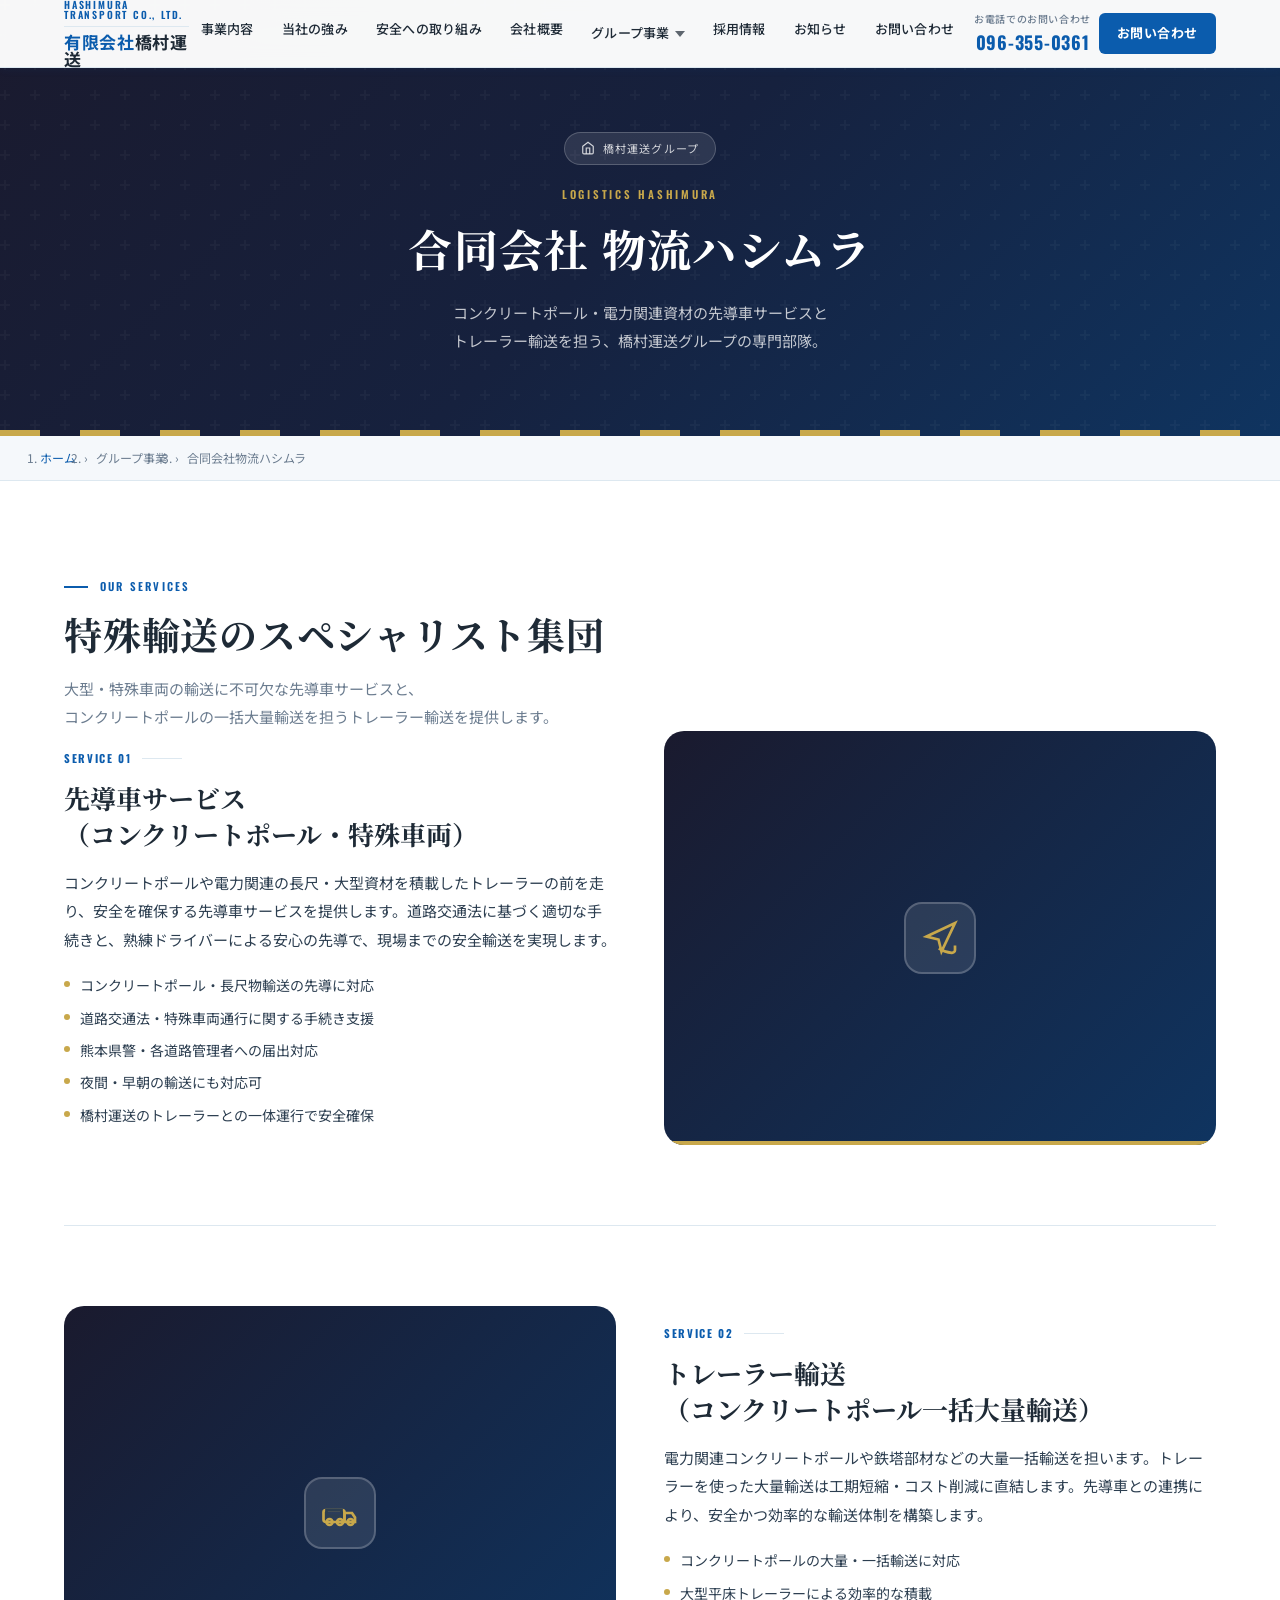
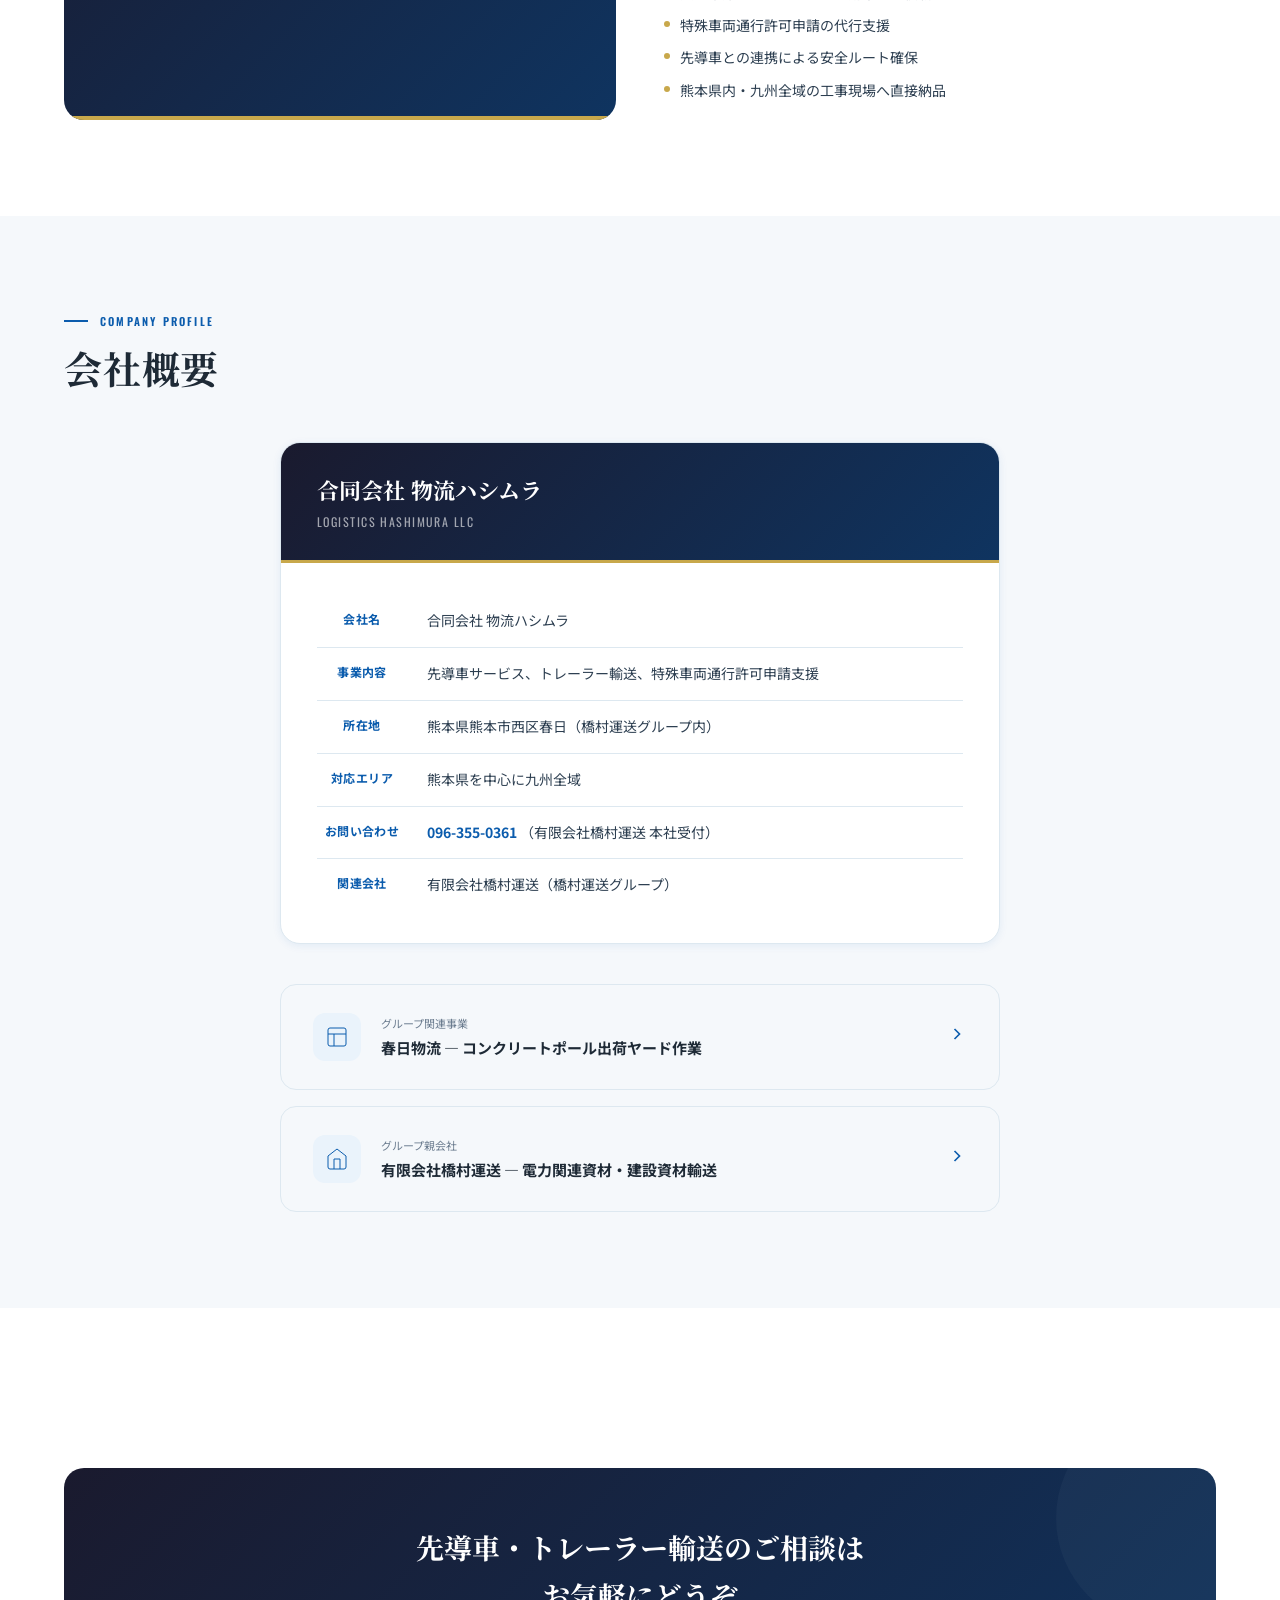
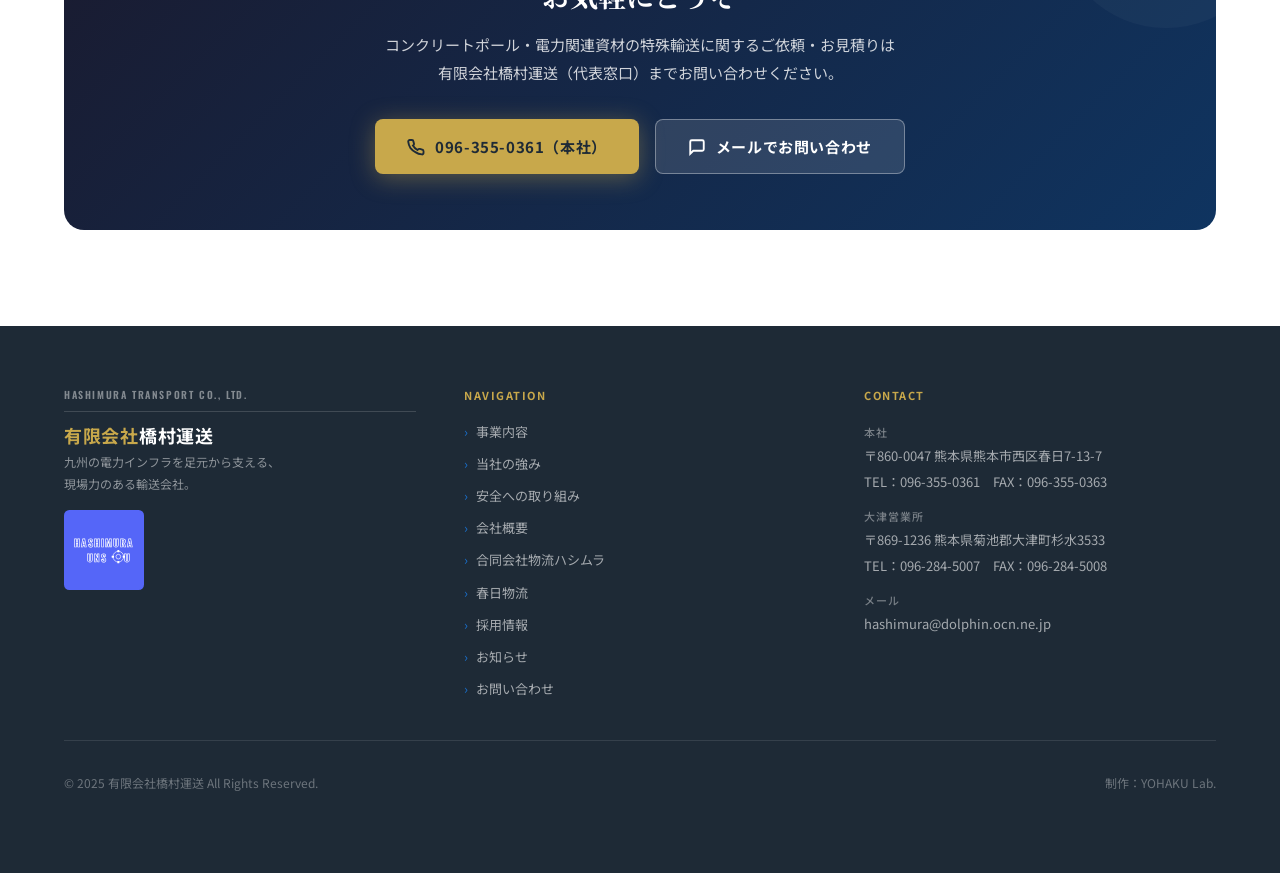
==== fleet-hashimura.html @ f0815ee5 "feat: グループ事業ページ追加・採用更新・Googleマップ・ロゴ配置 ① recruit.html: 給与・勤務時間・休日を「お問い合わせください」に変更    トレーラードライバー（牽引免許・" ====
<!DOCTYPE html>
<html lang="ja">
<head>
<meta charset="UTF-8">
<meta name="viewport" content="width=device-width, initial-scale=1.0">

<!-- SEO -->
<title>合同会社物流ハシムラ｜先導車サービス・トレーラー輸送 熊本</title>
<meta name="description" content="合同会社物流ハシムラは、コンクリートポール・電力関連資材の先導車サービスおよびトレーラー輸送を行う会社です。有限会社橋村運送グループ。熊本を拠点に九州全域対応。">
<meta name="robots" content="index, follow">
<link rel="canonical" href="https://yamaguchig5167-afk.github.io/hashimura-transport/fleet-hashimura.html">

<!-- OGP -->
<meta property="og:type"        content="website">
<meta property="og:url"         content="https://yamaguchig5167-afk.github.io/hashimura-transport/fleet-hashimura.html">
<meta property="og:title"       content="合同会社物流ハシムラ｜先導車サービス・トレーラー輸送">
<meta property="og:description" content="コンクリートポール・電力関連資材の先導車サービスおよびトレーラー輸送。橋村運送グループ。">
<meta property="og:image"       content="https://yamaguchig5167-afk.github.io/hashimura-transport/images/ogp.jpg">
<meta property="og:locale"      content="ja_JP">
<meta property="og:site_name"   content="有限会社橋村運送">

<!-- フォント -->
<link rel="preconnect" href="https://fonts.googleapis.com">
<link rel="preconnect" href="https://fonts.gstatic.com" crossorigin>
<link href="https://fonts.googleapis.com/css2?family=Noto+Sans+JP:wght@300;400;500;700;900&family=Noto+Serif+JP:wght@400;600;700&family=Oswald:wght@400;600;700&display=swap" rel="stylesheet">

<!-- スタイルシート -->
<link rel="stylesheet" href="css/style.css">

<style>
/* ===== fleet-hashimura.html 固有スタイル ===== */

/* ページヒーロー */
.page-hero {
  background: linear-gradient(135deg, #1a1a2e 0%, #16213e 50%, #0f3460 100%);
  padding: calc(var(--header-height) + 64px) 24px 80px;
  text-align: center;
  position: relative;
  overflow: hidden;
}
.page-hero::before {
  content: '';
  position: absolute;
  inset: 0;
  background: url("data:image/svg+xml,%3Csvg width='60' height='60' viewBox='0 0 60 60' xmlns='http://www.w3.org/2000/svg'%3E%3Cg fill='none' fill-rule='evenodd'%3E%3Cg fill='%23ffffff' fill-opacity='0.03'%3E%3Cpath d='M36 34v-4h-2v4h-4v2h4v4h2v-4h4v-2h-4zm0-30V0h-2v4h-4v2h4v4h2V6h4V4h-4zM6 34v-4H4v4H0v2h4v4h2v-4h4v-2H6zM6 4V0H4v4H0v2h4v4h2V6h4V4H6z'/%3E%3C/g%3E%3C/g%3E%3C/svg%3E") repeat;
  pointer-events: none;
}
/* 道路ラインの装飾 */
.page-hero::after {
  content: '';
  position: absolute;
  bottom: 0;
  left: 0; right: 0;
  height: 6px;
  background: repeating-linear-gradient(
    90deg,
    var(--accent-gold) 0px, var(--accent-gold) 40px,
    transparent 40px, transparent 80px
  );
}
.page-hero__group-badge {
  display: inline-flex;
  align-items: center;
  gap: 8px;
  background: rgba(255,255,255,0.1);
  border: 1px solid rgba(255,255,255,0.2);
  border-radius: 100px;
  padding: 6px 16px;
  font-size: 11px;
  color: rgba(255,255,255,0.8);
  letter-spacing: 0.1em;
  margin-bottom: 20px;
}
.page-hero__label {
  font-family: var(--font-en);
  font-size: 11px;
  font-weight: 600;
  letter-spacing: 0.25em;
  color: var(--accent-gold);
  text-transform: uppercase;
  display: block;
  margin-bottom: 16px;
}
.page-hero__title {
  font-family: var(--font-jp-serif);
  font-size: clamp(26px, 5vw, 44px);
  font-weight: 700;
  color: var(--white);
  line-height: 1.35;
  letter-spacing: 0.03em;
  margin-bottom: 20px;
}
.page-hero__desc {
  font-size: 15px;
  color: rgba(255,255,255,0.75);
  line-height: 1.9;
  max-width: 600px;
  margin: 0 auto;
}

/* パンくずリスト */
.breadcrumb {
  background: var(--bg-light);
  padding: 12px 24px;
  border-bottom: 1px solid var(--border-light);
}
.breadcrumb__list {
  max-width: var(--max-width);
  margin: 0 auto;
  display: flex;
  align-items: center;
  gap: 8px;
  font-size: 12px;
  color: var(--slate-mid);
}
.breadcrumb__list li + li::before { content: '›'; margin-right: 8px; }
.breadcrumb__list a { color: var(--blue-primary); text-decoration: none; }
.breadcrumb__list a:hover { text-decoration: underline; }

/* サービスカード（先導車・トレーラー） */
.service-feature {
  display: grid;
  grid-template-columns: 1fr 1fr;
  gap: 48px;
  align-items: center;
  margin-bottom: 80px;
  padding-bottom: 80px;
  border-bottom: 1px solid var(--border-light);
}
.service-feature:last-child { border-bottom: none; margin-bottom: 0; padding-bottom: 0; }
.service-feature:nth-child(even) { direction: rtl; }
.service-feature:nth-child(even) > * { direction: ltr; }

.service-feature__visual {
  background: linear-gradient(135deg, #1a1a2e 0%, #0f3460 100%);
  border-radius: 20px;
  aspect-ratio: 4/3;
  display: flex;
  align-items: center;
  justify-content: center;
  position: relative;
  overflow: hidden;
}
.service-feature__visual::before {
  content: '';
  position: absolute;
  bottom: 0; left: 0; right: 0;
  height: 4px;
  background: var(--accent-gold);
}
.service-feature__visual-icon {
  width: 72px;
  height: 72px;
  background: rgba(255,255,255,0.1);
  border: 2px solid rgba(255,255,255,0.2);
  border-radius: 18px;
  display: flex;
  align-items: center;
  justify-content: center;
}
.service-feature__visual-icon svg {
  width: 36px; height: 36px;
  stroke: var(--accent-gold);
  fill: none;
}
.service-feature__num {
  font-family: var(--font-en);
  font-size: 11px;
  font-weight: 700;
  color: var(--blue-primary);
  letter-spacing: 0.15em;
  display: flex;
  align-items: center;
  gap: 10px;
  margin-bottom: 12px;
}
.service-feature__num::after {
  content: '';
  flex: 1;
  height: 1px;
  background: var(--border-light);
  max-width: 40px;
}
.service-feature__name {
  font-family: var(--font-jp-serif);
  font-size: clamp(20px, 2.5vw, 26px);
  font-weight: 700;
  color: var(--slate-dark);
  line-height: 1.4;
  margin-bottom: 16px;
}
.service-feature__desc {
  font-size: 15px;
  color: var(--text-body);
  line-height: 1.9;
  margin-bottom: 20px;
}
.service-feature__points {
  display: flex;
  flex-direction: column;
  gap: 10px;
}
.service-point {
  display: flex;
  align-items: flex-start;
  gap: 10px;
  font-size: 14px;
  color: var(--text-body);
  line-height: 1.6;
}
.service-point::before {
  content: '';
  width: 6px; height: 6px;
  background: var(--accent-gold);
  border-radius: 50%;
  flex-shrink: 0;
  margin-top: 7px;
}

/* 会社概要テーブル */
.company-info-card {
  background: var(--white);
  border: 1.5px solid var(--border-light);
  border-radius: 20px;
  overflow: hidden;
  box-shadow: var(--shadow-sm);
}
.company-info-card__header {
  background: linear-gradient(135deg, #1a1a2e, #0f3460);
  padding: 28px 36px;
  border-bottom: 3px solid var(--accent-gold);
}
.company-info-card__name {
  font-family: var(--font-jp-serif);
  font-size: 22px;
  font-weight: 700;
  color: var(--white);
  margin-bottom: 4px;
}
.company-info-card__en {
  font-family: var(--font-en);
  font-size: 12px;
  letter-spacing: 0.12em;
  color: rgba(255,255,255,0.6);
}
.company-info-card__body {
  padding: 32px 36px;
}
.info-table {
  width: 100%;
  border-collapse: collapse;
}
.info-table tr { border-bottom: 1px solid var(--border-light); }
.info-table tr:last-child { border-bottom: none; }
.info-table th {
  padding: 14px 0;
  font-size: 12px;
  font-weight: 700;
  color: var(--blue-primary);
  width: 110px;
  vertical-align: top;
  padding-right: 20px;
  letter-spacing: 0.04em;
}
.info-table td {
  padding: 14px 0;
  font-size: 14px;
  color: var(--text-body);
  line-height: 1.7;
}

/* グループリンクバナー */
.group-banner {
  background: var(--bg-light);
  border: 1.5px solid var(--border-light);
  border-radius: 16px;
  padding: 28px 32px;
  display: flex;
  align-items: center;
  gap: 20px;
  margin-top: 40px;
  transition: var(--transition);
}
.group-banner:hover {
  border-color: var(--blue-primary);
  box-shadow: var(--shadow-sm);
}
.group-banner__icon {
  width: 48px; height: 48px;
  background: var(--blue-light);
  border-radius: 12px;
  display: flex;
  align-items: center;
  justify-content: center;
  flex-shrink: 0;
}
.group-banner__icon svg { width: 24px; height: 24px; stroke: var(--blue-primary); fill: none; }
.group-banner__label { font-size: 11px; color: var(--slate-mid); margin-bottom: 2px; }
.group-banner__name { font-size: 15px; font-weight: 700; color: var(--slate-dark); }
.group-banner__arrow { margin-left: auto; color: var(--blue-primary); }

/* CTA */
.page-cta {
  background: linear-gradient(135deg, #1a1a2e, #0f3460);
  border-radius: 20px;
  padding: 56px 48px;
  text-align: center;
  margin-top: 64px;
  position: relative;
  overflow: hidden;
}
.page-cta::before {
  content: ''; position: absolute; top: -60px; right: -60px;
  width: 220px; height: 220px;
  background: rgba(255,255,255,0.03); border-radius: 50%;
}
.page-cta__title {
  font-family: var(--font-jp-serif);
  font-size: clamp(20px, 3vw, 28px);
  font-weight: 700;
  color: var(--white);
  margin-bottom: 12px;
}
.page-cta__desc {
  font-size: 15px;
  color: rgba(255,255,255,0.8);
  line-height: 1.85;
  margin-bottom: 32px;
}
.page-cta__btns { display: flex; gap: 16px; justify-content: center; flex-wrap: wrap; }

/* レスポンシブ */
@media (max-width: 900px) {
  .service-feature { grid-template-columns: 1fr; gap: 32px; }
  .service-feature:nth-child(even) { direction: ltr; }
  .company-info-card__body { padding: 24px; }
  .page-cta { padding: 40px 28px; }
}
@media (max-width: 600px) {
  .page-cta__btns { flex-direction: column; align-items: center; }
  .group-banner { flex-direction: column; align-items: flex-start; gap: 12px; }
  .group-banner__arrow { display: none; }
}
</style>
</head>
<body>

<!-- ===== ヘッダー（共通） ===== -->
<header class="site-header" role="banner">
  <div class="site-header__inner">
    <a href="index.html" class="logo" aria-label="有限会社橋村運送 トップへ">
      <span class="logo__en">Hashimura Transport Co., Ltd.</span>
      <span class="logo__jp"><span>有限会社</span>橋村運送</span>
    </a>
    <nav class="header-nav" aria-label="メインナビゲーション">
      <ul class="nav__links">
        <li><a href="services.html">事業内容</a></li>
        <li><a href="index.html#strengths">当社の強み</a></li>
        <li><a href="index.html#safety">安全への取り組み</a></li>
        <li><a href="index.html#company">会社概要</a></li>
        <li class="has-dropdown">
          <a href="#" class="dropdown-trigger" aria-haspopup="true" aria-current="page">グループ事業
            <svg width="10" height="10" viewBox="0 0 10 6" fill="currentColor" aria-hidden="true"><path d="M0 0l5 6 5-6z"/></svg>
          </a>
          <ul class="nav__dropdown" role="menu">
            <li role="menuitem"><a href="fleet-hashimura.html" aria-current="page">合同会社物流ハシムラ</a></li>
            <li role="menuitem"><a href="kasuga-logistics.html">春日物流</a></li>
          </ul>
        </li>
        <li><a href="recruit.html">採用情報</a></li>
        <li><a href="news.html">お知らせ</a></li>
        <li><a href="index.html#contact">お問い合わせ</a></li>
      </ul>
      <div class="header-tel">
        <small>お電話でのお問い合わせ</small>
        <a href="tel:0963550361" aria-label="電話番号 096-355-0361">096-355-0361</a>
      </div>
      <a href="index.html#contact" class="btn-contact-header">お問い合わせ</a>
    </nav>
    <button class="hamburger" aria-label="メニューを開く" aria-expanded="false">
      <span class="hamburger__line"></span>
      <span class="hamburger__line"></span>
      <span class="hamburger__line"></span>
    </button>
  </div>
</header>

<!-- モバイルドロワー -->
<nav class="nav-drawer" aria-label="モバイルメニュー">
  <ul class="nav-drawer__links">
    <li><a href="services.html">事業内容</a></li>
    <li><a href="index.html#strengths">当社の強み</a></li>
    <li><a href="index.html#safety">安全への取り組み</a></li>
    <li><a href="index.html#company">会社概要</a></li>
    <li class="nav-drawer__group-label">グループ事業</li>
    <li class="nav-drawer__sub"><a href="fleet-hashimura.html">合同会社物流ハシムラ</a></li>
    <li class="nav-drawer__sub"><a href="kasuga-logistics.html">春日物流</a></li>
    <li><a href="recruit.html">採用情報</a></li>
    <li><a href="news.html">お知らせ</a></li>
    <li><a href="index.html#contact">お問い合わせ</a></li>
  </ul>
  <div class="nav-drawer__tel">
    <a href="tel:0963550361">📞 096-355-0361</a>
  </div>
</nav>

<!-- モバイル固定電話バー -->
<div class="mobile-tel-bar" role="complementary" aria-label="電話でのお問い合わせ">
  <a href="tel:0963550361" aria-label="本社に電話する 096-355-0361">
    📞 096-355-0361（本社）
  </a>
</div>

<!-- ===== ページヒーロー ===== -->
<div class="page-hero">
  <div class="page-hero__group-badge">
    <svg width="14" height="14" viewBox="0 0 24 24" fill="none" stroke="currentColor" stroke-width="2" aria-hidden="true"><path d="M3 9l9-7 9 7v11a2 2 0 0 1-2 2H5a2 2 0 0 1-2-2z"/><polyline points="9 22 9 12 15 12 15 22"/></svg>
    橋村運送グループ
  </div>
  <span class="page-hero__label">Logistics Hashimura</span>
  <h1 class="page-hero__title">合同会社 物流ハシムラ</h1>
  <p class="page-hero__desc">
    コンクリートポール・電力関連資材の先導車サービスと<br>
    トレーラー輸送を担う、橋村運送グループの専門部隊。
  </p>
</div>

<!-- パンくずリスト -->
<nav class="breadcrumb" aria-label="パンくずリスト">
  <ol class="breadcrumb__list">
    <li><a href="index.html">ホーム</a></li>
    <li>グループ事業</li>
    <li aria-current="page">合同会社物流ハシムラ</li>
  </ol>
</nav>

<!-- ===== サービス詳細 ===== -->
<section class="section" aria-labelledby="services-title">
  <div class="container">
    <div class="fade-in">
      <p class="section__label">Our Services</p>
      <h2 id="services-title" class="section__title">特殊輸送のスペシャリスト集団</h2>
      <p class="section__desc">
        大型・特殊車両の輸送に不可欠な先導車サービスと、<br>
        コンクリートポールの一括大量輸送を担うトレーラー輸送を提供します。
      </p>
    </div>

    <!-- 01 先導車サービス -->
    <div class="service-feature fade-in">
      <div class="service-feature__visual">
        <div class="service-feature__visual-icon">
          <svg viewBox="0 0 24 24" stroke-width="1.8" aria-hidden="true">
            <path d="M22 16.92v3a2 2 0 0 1-2.18 2 19.79 19.79 0 0 1-8.63-3.07"/>
            <polygon points="3 11 22 2 13 21 11 13 3 11"/>
          </svg>
        </div>
      </div>
      <div class="service-feature__body">
        <p class="service-feature__num">SERVICE 01</p>
        <h3 class="service-feature__name">先導車サービス<br>（コンクリートポール・特殊車両）</h3>
        <p class="service-feature__desc">
          コンクリートポールや電力関連の長尺・大型資材を積載したトレーラーの前を走り、安全を確保する先導車サービスを提供します。道路交通法に基づく適切な手続きと、熟練ドライバーによる安心の先導で、現場までの安全輸送を実現します。
        </p>
        <ul class="service-feature__points">
          <li class="service-point">コンクリートポール・長尺物輸送の先導に対応</li>
          <li class="service-point">道路交通法・特殊車両通行に関する手続き支援</li>
          <li class="service-point">熊本県警・各道路管理者への届出対応</li>
          <li class="service-point">夜間・早朝の輸送にも対応可</li>
          <li class="service-point">橋村運送のトレーラーとの一体運行で安全確保</li>
        </ul>
      </div>
    </div>

    <!-- 02 トレーラー輸送 -->
    <div class="service-feature fade-in">
      <div class="service-feature__visual">
        <div class="service-feature__visual-icon">
          <svg viewBox="0 0 24 24" stroke-width="1.8" aria-hidden="true">
            <rect x="1" y="10" width="14" height="8" rx="1.5"/>
            <path d="M15 12h5l2 3v3h-7v-6z"/>
            <rect x="3" y="10" width="10" height="4" fill="none" stroke="currentColor"/>
            <circle cx="5" cy="18" r="2"/>
            <circle cx="12" cy="18" r="2"/>
            <circle cx="19" cy="18" r="2"/>
          </svg>
        </div>
      </div>
      <div class="service-feature__body">
        <p class="service-feature__num">SERVICE 02</p>
        <h3 class="service-feature__name">トレーラー輸送<br>（コンクリートポール一括大量輸送）</h3>
        <p class="service-feature__desc">
          電力関連コンクリートポールや鉄塔部材などの大量一括輸送を担います。トレーラーを使った大量輸送は工期短縮・コスト削減に直結します。先導車との連携により、安全かつ効率的な輸送体制を構築します。
        </p>
        <ul class="service-feature__points">
          <li class="service-point">コンクリートポールの大量・一括輸送に対応</li>
          <li class="service-point">大型平床トレーラーによる効率的な積載</li>
          <li class="service-point">特殊車両通行許可申請の代行支援</li>
          <li class="service-point">先導車との連携による安全ルート確保</li>
          <li class="service-point">熊本県内・九州全域の工事現場へ直接納品</li>
        </ul>
      </div>
    </div>
  </div>
</section>

<!-- ===== 会社概要 ===== -->
<section class="section section--light" aria-labelledby="company-title">
  <div class="container">
    <div class="fade-in">
      <p class="section__label">Company Profile</p>
      <h2 id="company-title" class="section__title">会社概要</h2>
    </div>
    <div style="max-width:720px; margin:48px auto 0;">
      <div class="company-info-card fade-in">
        <div class="company-info-card__header">
          <p class="company-info-card__name">合同会社 物流ハシムラ</p>
          <p class="company-info-card__en">LOGISTICS HASHIMURA LLC</p>
        </div>
        <div class="company-info-card__body">
          <table class="info-table">
            <tbody>
              <tr>
                <th>会社名</th>
                <td>合同会社 物流ハシムラ</td>
              </tr>
              <tr>
                <th>事業内容</th>
                <td>先導車サービス、トレーラー輸送、特殊車両通行許可申請支援</td>
              </tr>
              <tr>
                <th>所在地</th>
                <td>熊本県熊本市西区春日（橋村運送グループ内）</td>
              </tr>
              <tr>
                <th>対応エリア</th>
                <td>熊本県を中心に九州全域</td>
              </tr>
              <tr>
                <th>お問い合わせ</th>
                <td>
                  <a href="tel:0963550361" style="color:var(--blue-primary);font-weight:700;">096-355-0361</a>
                  （有限会社橋村運送 本社受付）
                </td>
              </tr>
              <tr>
                <th>関連会社</th>
                <td>有限会社橋村運送（橋村運送グループ）</td>
              </tr>
            </tbody>
          </table>
        </div>
      </div>

      <!-- 関連会社リンク -->
      <a href="kasuga-logistics.html" class="group-banner fade-in" style="text-decoration:none;">
        <div class="group-banner__icon">
          <svg viewBox="0 0 24 24" aria-hidden="true">
            <rect x="3" y="3" width="18" height="18" rx="2"/>
            <path d="M3 9h18M9 21V9"/>
          </svg>
        </div>
        <div>
          <p class="group-banner__label">グループ関連事業</p>
          <p class="group-banner__name">春日物流 — コンクリートポール出荷ヤード作業</p>
        </div>
        <span class="group-banner__arrow" aria-hidden="true">
          <svg width="20" height="20" viewBox="0 0 24 24" fill="none" stroke="currentColor" stroke-width="2"><path d="M9 18l6-6-6-6"/></svg>
        </span>
      </a>
      <a href="index.html" class="group-banner fade-in" style="text-decoration:none; margin-top:16px;">
        <div class="group-banner__icon">
          <svg viewBox="0 0 24 24" aria-hidden="true">
            <path d="M3 9l9-7 9 7v11a2 2 0 0 1-2 2H5a2 2 0 0 1-2-2z"/>
            <polyline points="9 22 9 12 15 12 15 22"/>
          </svg>
        </div>
        <div>
          <p class="group-banner__label">グループ親会社</p>
          <p class="group-banner__name">有限会社橋村運送 — 電力関連資材・建設資材輸送</p>
        </div>
        <span class="group-banner__arrow" aria-hidden="true">
          <svg width="20" height="20" viewBox="0 0 24 24" fill="none" stroke="currentColor" stroke-width="2"><path d="M9 18l6-6-6-6"/></svg>
        </span>
      </a>
    </div>
  </div>
</section>

<!-- ===== CTA ===== -->
<section class="section" aria-label="お問い合わせへの誘導">
  <div class="container">
    <div class="page-cta fade-in">
      <h2 class="page-cta__title">先導車・トレーラー輸送のご相談は<br>お気軽にどうぞ</h2>
      <p class="page-cta__desc">
        コンクリートポール・電力関連資材の特殊輸送に関するご依頼・お見積りは<br>
        有限会社橋村運送（代表窓口）までお問い合わせください。
      </p>
      <div class="page-cta__btns">
        <a href="tel:0963550361" class="btn btn--primary">
          <svg width="18" height="18" viewBox="0 0 24 24" fill="none" stroke="currentColor" stroke-width="2.5" aria-hidden="true"><path d="M22 16.92v3a2 2 0 0 1-2.18 2 19.79 19.79 0 0 1-8.63-3.07A19.5 19.5 0 0 1 4.69 13.5 19.79 19.79 0 0 1 1.61 4.87 2 2 0 0 1 3.59 2.69h3a2 2 0 0 1 2 1.72c.127.96.361 1.903.7 2.81a2 2 0 0 1-.45 2.11L7.91 10a16 16 0 0 0 6 6l.92-.92a2 2 0 0 1 2.11-.45c.907.339 1.85.573 2.81.7A2 2 0 0 1 21.73 17.5z"/></svg>
          096-355-0361（本社）
        </a>
        <a href="index.html#contact" class="btn btn--outline">
          <svg width="18" height="18" viewBox="0 0 24 24" fill="none" stroke="currentColor" stroke-width="2.5" aria-hidden="true"><path d="M21 15a2 2 0 0 1-2 2H7l-4 4V5a2 2 0 0 1 2-2h14a2 2 0 0 1 2 2z"/></svg>
          メールでお問い合わせ
        </a>
      </div>
    </div>
  </div>
</section>

<!-- ===== フッター（共通） ===== -->
<footer class="site-footer" role="contentinfo">
  <div class="container">
    <div class="footer__top">
      <div class="footer__brand">
        <div class="logo__en">Hashimura Transport Co., Ltd.</div>
        <div class="logo__jp"><span>有限会社</span>橋村運送</div>
        <p class="footer__tagline">
          九州の電力インフラを足元から支える、<br>現場力のある輸送会社。
        </p>
        <div class="footer__brand-badge">
          <img src="images/logo-badge.png" alt="HASHIMURA UNSOU ブランドロゴ"
               class="footer__badge-img" loading="lazy"
               onerror="this.style.display='none'; this.nextElementSibling.style.display='flex';">
          <div class="footer__badge-svg" aria-hidden="true" style="display:none;">
            <svg viewBox="0 0 240 240" xmlns="http://www.w3.org/2000/svg" width="80" height="80">
              <rect width="240" height="240" rx="16" fill="#5566F8"/>
              <text x="120" y="112" font-family="'Oswald',Impact,sans-serif" font-size="30" font-weight="700"
                fill="none" stroke="white" stroke-width="2" text-anchor="middle" letter-spacing="3">HASHIMURA</text>
              <text x="69" y="155" font-family="'Oswald',Impact,sans-serif" font-size="30" font-weight="700"
                fill="none" stroke="white" stroke-width="2" text-anchor="start" letter-spacing="3">UNS</text>
              <g transform="translate(163,140)">
                <circle r="16" fill="none" stroke="white" stroke-width="2"/>
                <circle r="7" fill="none" stroke="white" stroke-width="2"/>
                <rect x="-3" y="-20" width="6" height="7" rx="1" fill="white"/>
                <rect x="-3" y="13" width="6" height="7" rx="1" fill="white"/>
                <rect x="-20" y="-3" width="7" height="6" rx="1" fill="white"/>
                <rect x="13" y="-3" width="7" height="6" rx="1" fill="white"/>
              </g>
              <text x="181" y="155" font-family="'Oswald',Impact,sans-serif" font-size="30" font-weight="700"
                fill="none" stroke="white" stroke-width="2" text-anchor="start" letter-spacing="3">U</text>
            </svg>
          </div>
        </div>
      </div>
      <div>
        <p class="footer__nav-title">Navigation</p>
        <ul class="footer__nav-links">
          <li><a href="services.html">事業内容</a></li>
          <li><a href="index.html#strengths">当社の強み</a></li>
          <li><a href="index.html#safety">安全への取り組み</a></li>
          <li><a href="index.html#company">会社概要</a></li>
          <li><a href="fleet-hashimura.html">合同会社物流ハシムラ</a></li>
          <li><a href="kasuga-logistics.html">春日物流</a></li>
          <li><a href="recruit.html">採用情報</a></li>
          <li><a href="news.html">お知らせ</a></li>
          <li><a href="index.html#contact">お問い合わせ</a></li>
        </ul>
      </div>
      <div>
        <p class="footer__nav-title">Contact</p>
        <div class="footer__contact-item">
          <span class="footer__contact-label">本社</span>
          〒860-0047 熊本県熊本市西区春日7-13-7<br>
          TEL：<a href="tel:0963550361">096-355-0361</a>　FAX：096-355-0363
          <span class="footer__contact-label">大津営業所</span>
          〒869-1236 熊本県菊池郡大津町杉水3533<br>
          TEL：<a href="tel:0962845007">096-284-5007</a>　FAX：096-284-5008
          <span class="footer__contact-label">メール</span>
          <a href="mailto:hashimura@dolphin.ocn.ne.jp">hashimura@dolphin.ocn.ne.jp</a>
        </div>
      </div>
    </div>
    <div class="footer__bottom">
      <p>© 2025 有限会社橋村運送 All Rights Reserved.</p>
      <p>制作：YOHAKU Lab.</p>
    </div>
  </div>
</footer>

<!-- JavaScript -->
<script src="js/main.js"></script>

</body>
</html>
---- css/style.css ----
/* ============================================================
   有限会社橋村運送 公式サイト — メインスタイルシート
   制作: YOHAKU Lab. / 山口 剛
   最終更新: 2025-04
   ============================================================ */

/* ===== CSS変数（デザインシステム） ===== */
:root {
  /* カラー */
  --blue-primary: #0B5CAD;
  --blue-dark:    #08407A;
  --blue-deeper:  #052D57;
  --blue-light:   #EAF3FB;
  --blue-mid:     #1A6FCC;
  --white:        #FFFFFF;
  --slate-dark:   #1E2A36;
  --slate-mid:    #6B7C8F;
  --slate-light:  #B8C5D0;
  --bg-light:     #F5F8FB;
  --accent-gold:  #C8A84B;
  --text-body:    #2C3E50;
  --border-light: #DDE8F0;
  --success:      #27AE60;
  --error:        #E74C3C;

  /* フォント */
  --font-jp:       'Noto Sans JP', sans-serif;
  --font-jp-serif: 'Noto Serif JP', serif;
  --font-en:       'Oswald', sans-serif;

  /* シャドウ */
  --shadow-sm: 0 2px 8px rgba(11,92,173,0.08);
  --shadow-md: 0 8px 32px rgba(11,92,173,0.12);
  --shadow-lg: 0 16px 56px rgba(11,92,173,0.16);

  /* トランジション */
  --transition: 0.3s cubic-bezier(0.4, 0, 0.2, 1);

  /* レイアウト */
  --max-width: 1200px;
  --header-height: 68px;
}

/* ===== リセット ===== */
*, *::before, *::after {
  box-sizing: border-box;
  margin: 0;
  padding: 0;
}
html {
  scroll-behavior: smooth;
  font-size: 16px;
}
body {
  font-family: var(--font-jp);
  color: var(--text-body);
  background: var(--white);
  line-height: 1.7;
  overflow-x: hidden;
}
a { color: inherit; text-decoration: none; }
img { max-width: 100%; display: block; }
ul { list-style: none; }

/* ===== ユーティリティ ===== */
.container {
  max-width: var(--max-width);
  margin: 0 auto;
  padding: 0 24px;
}
.section {
  padding: 96px 24px;
}
.section--dark {
  background: var(--slate-dark);
}
.section--light {
  background: var(--bg-light);
}
.section__label {
  font-family: var(--font-en);
  font-size: 11px;
  font-weight: 600;
  letter-spacing: 0.2em;
  color: var(--blue-primary);
  text-transform: uppercase;
  margin-bottom: 12px;
  display: flex;
  align-items: center;
  gap: 12px;
}
.section__label::before {
  content: '';
  display: block;
  width: 24px;
  height: 2px;
  background: var(--blue-primary);
  flex-shrink: 0;
}
.section__label--gold {
  color: var(--accent-gold);
}
.section__label--gold::before {
  background: var(--accent-gold);
}
.section__title {
  font-family: var(--font-jp-serif);
  font-size: clamp(24px, 4vw, 38px);
  font-weight: 700;
  color: var(--slate-dark);
  line-height: 1.35;
  letter-spacing: 0.02em;
  margin-bottom: 16px;
}
.section__title--white {
  color: var(--white);
}
.section__desc {
  font-size: 15px;
  color: var(--slate-mid);
  line-height: 1.85;
  max-width: 640px;
}

/* ===== ボタン ===== */
.btn {
  display: inline-flex;
  align-items: center;
  gap: 10px;
  padding: 14px 32px;
  border-radius: 8px;
  font-size: 15px;
  font-weight: 700;
  letter-spacing: 0.04em;
  cursor: pointer;
  border: none;
  transition: var(--transition);
  font-family: var(--font-jp);
}
.btn--primary {
  background: var(--accent-gold);
  color: var(--slate-dark);
  box-shadow: 0 4px 24px rgba(200,168,75,0.4);
}
.btn--primary:hover {
  background: #E8C76A;
  transform: translateY(-2px);
  box-shadow: 0 8px 32px rgba(200,168,75,0.5);
}
.btn--outline {
  background: rgba(255,255,255,0.12);
  color: var(--white);
  border: 1.5px solid rgba(255,255,255,0.35);
}
.btn--outline:hover {
  background: rgba(255,255,255,0.22);
  transform: translateY(-2px);
}
.btn--blue {
  background: var(--blue-primary);
  color: var(--white);
}
.btn--blue:hover {
  background: var(--blue-dark);
  transform: translateY(-2px);
  box-shadow: 0 8px 24px rgba(11,92,173,0.3);
}
.btn--full {
  width: 100%;
  justify-content: center;
  padding: 16px;
  font-size: 16px;
  letter-spacing: 0.08em;
}

/* ===== スクロールアニメーション ===== */
.fade-in {
  opacity: 0;
  transform: translateY(20px);
  transition: opacity 0.7s ease, transform 0.7s ease;
}
.fade-in.is-visible {
  opacity: 1;
  transform: none;
}
.fade-in--delay-1 { transition-delay: 0.1s; }
.fade-in--delay-2 { transition-delay: 0.2s; }
.fade-in--delay-3 { transition-delay: 0.3s; }

/* ===== ヘッダー ===== */
.site-header {
  position: fixed;
  top: 0;
  left: 0;
  right: 0;
  z-index: 1000;
  background: rgba(255,255,255,0.97);
  backdrop-filter: blur(12px);
  -webkit-backdrop-filter: blur(12px);
  border-bottom: 1px solid var(--border-light);
  box-shadow: var(--shadow-sm);
  transition: var(--transition);
  height: var(--header-height);
}
.site-header__inner {
  max-width: var(--max-width);
  margin: 0 auto;
  padding: 0 24px;
  display: flex;
  align-items: center;
  justify-content: space-between;
  height: 100%;
}
/* ロゴ */
.logo {
  display: flex;
  flex-direction: column;
  gap: 0;
  line-height: 1;
}
.logo__en {
  font-family: var(--font-en);
  font-size: 10px;
  letter-spacing: 0.18em;
  color: var(--blue-primary);
  font-weight: 600;
  padding-bottom: 6px;
  border-bottom: 1px solid var(--border-light);
  margin-bottom: 6px;
  text-transform: uppercase;
}
.logo__jp {
  font-size: 17px;
  font-weight: 700;
  color: var(--slate-dark);
  letter-spacing: 0.04em;
}
.logo__jp span { color: var(--blue-primary); }

/* ナビゲーション */
.header-nav {
  display: flex;
  align-items: center;
  gap: 8px;
}
.nav__links {
  display: flex;
  gap: 4px;
}
.nav__links a {
  padding: 8px 12px;
  font-size: 13px;
  font-weight: 500;
  color: var(--slate-dark);
  border-radius: 6px;
  transition: var(--transition);
  letter-spacing: 0.02em;
  white-space: nowrap;
}
.nav__links a:hover {
  background: var(--blue-light);
  color: var(--blue-primary);
}
.header-tel {
  font-family: var(--font-en);
  font-size: 18px;
  font-weight: 700;
  color: var(--blue-primary);
  letter-spacing: 0.04em;
  white-space: nowrap;
  text-align: center;
}
.header-tel small {
  font-family: var(--font-jp);
  font-size: 10px;
  font-weight: 500;
  color: var(--slate-mid);
  display: block;
  letter-spacing: 0.06em;
}
.btn-contact-header {
  background: var(--blue-primary);
  color: var(--white);
  padding: 9px 18px;
  border-radius: 6px;
  font-size: 13px;
  font-weight: 700;
  letter-spacing: 0.04em;
  transition: var(--transition);
  white-space: nowrap;
}
.btn-contact-header:hover {
  background: var(--blue-dark);
  transform: translateY(-1px);
  box-shadow: 0 4px 16px rgba(11,92,173,0.3);
}

/* ハンバーガー */
.hamburger {
  display: none;
  flex-direction: column;
  gap: 5px;
  cursor: pointer;
  padding: 8px;
  border: none;
  background: none;
}
.hamburger__line {
  display: block;
  width: 24px;
  height: 2px;
  background: var(--slate-dark);
  border-radius: 2px;
  transition: var(--transition);
}

/* モバイルドロワー */
.nav-drawer {
  display: none;
  position: fixed;
  top: var(--header-height);
  left: 0;
  right: 0;
  background: var(--white);
  border-top: 1px solid var(--border-light);
  box-shadow: var(--shadow-md);
  z-index: 999;
  padding: 20px 24px 32px;
}
.nav-drawer.is-open { display: block; }
.nav-drawer__links {
  display: flex;
  flex-direction: column;
}
.nav-drawer__links a {
  padding: 14px 0;
  font-size: 15px;
  font-weight: 600;
  color: var(--slate-dark);
  border-bottom: 1px solid var(--border-light);
  letter-spacing: 0.04em;
}
.nav-drawer__tel {
  margin-top: 20px;
  text-align: center;
}
.nav-drawer__tel a {
  display: inline-block;
  background: var(--blue-primary);
  color: var(--white);
  padding: 14px 32px;
  border-radius: 8px;
  font-family: var(--font-en);
  font-size: 22px;
  font-weight: 700;
  letter-spacing: 0.06em;
  width: 100%;
  text-align: center;
}

/* モバイル固定電話バー */
.mobile-tel-bar {
  display: none;
  background: var(--blue-primary);
  position: fixed;
  bottom: 0;
  left: 0;
  right: 0;
  z-index: 999;
  box-shadow: 0 -2px 16px rgba(0,0,0,0.15);
}
.mobile-tel-bar a {
  display: flex;
  align-items: center;
  justify-content: center;
  gap: 10px;
  color: var(--white);
  font-size: 20px;
  font-weight: 700;
  font-family: var(--font-en);
  letter-spacing: 0.08em;
  padding: 14px 20px;
}

/* ===== ヒーローセクション ===== */
.hero {
  position: relative;
  height: 100vh;
  min-height: 680px;
  max-height: 960px;
  display: flex;
  align-items: center;
  overflow: hidden;
  margin-top: var(--header-height);
  /* コンテンツを統計バーに被らないよう上寄りに */
  padding-bottom: 80px;
}
/* 背景（写真差し替え時はbg-imageを変更） */
.hero__bg {
  position: absolute;
  inset: 0;
  background:
    linear-gradient(135deg,
      var(--blue-deeper) 0%,
      var(--blue-dark) 40%,
      var(--blue-primary) 75%,
      #1A6FCC 100%
    );
}
/* 写真を使う場合はここを変更：
.hero__bg {
  background-image:
    linear-gradient(135deg, rgba(5,45,87,0.88) 0%, rgba(11,92,173,0.72) 100%),
    url('../images/hero-bg.jpg');
  background-size: cover;
  background-position: center;
}
*/
/* グリッドパターン */
.hero__bg::before {
  content: '';
  position: absolute;
  inset: 0;
  background-image:
    linear-gradient(rgba(255,255,255,0.04) 1px, transparent 1px),
    linear-gradient(90deg, rgba(255,255,255,0.04) 1px, transparent 1px);
  background-size: 60px 60px;
  opacity: 0.6;
}
/* ゴールドラインは統計バー側へ移動 */
.hero__bg::after { content: none; }
/* 電柱装飾 */
.hero__pole {
  position: absolute;
  bottom: 6px;
  width: 3px;
  background: rgba(255,255,255,0.15);
}
.hero__pole--1 { right: 14%; height: 45%; }
.hero__pole--2 { right: 32%; height: 38%; }
.hero__pole::before,
.hero__pole::after {
  content: '';
  position: absolute;
  left: 50%;
  transform: translateX(-50%);
  background: rgba(255,255,255,0.12);
  height: 3px;
}
.hero__pole--1::before { top: 15%; width: 60px; }
.hero__pole--1::after  { top: 28%; width: 40px; }
.hero__pole--2::before { top: 18%; width: 50px; }
/* トラックSVGシルエット */
.hero__truck {
  position: absolute;
  right: -2%;
  bottom: 80px; /* 統計バー分だけ上にずらす */
  width: 58%;
  max-width: 780px;
  opacity: 0;
  animation: slideInTruck 1.4s cubic-bezier(0.4,0,0.2,1) 0.3s forwards;
}
@keyframes slideInTruck {
  from { transform: translateX(80px); opacity: 0; }
  to   { transform: translateX(0);    opacity: 0.16; }
}
/* コンテンツ */
.hero__content {
  position: relative;
  z-index: 10;
  max-width: var(--max-width);
  margin: 0 auto;
  padding: 0 48px;
  width: 100%;
}
/* バッジグループ */
.hero__badges {
  display: flex;
  gap: 10px;
  flex-wrap: wrap;
  margin-bottom: 28px;
  animation: fadeInUp 0.6s 0.1s both;
}
.hero__badge {
  display: inline-flex;
  align-items: center;
  gap: 8px;
  background: rgba(200,168,75,0.18);
  border: 1px solid rgba(200,168,75,0.5);
  color: var(--accent-gold);
  padding: 6px 16px;
  border-radius: 100px;
  font-size: 12px;
  font-weight: 700;
  letter-spacing: 0.1em;
}
.hero__badge::before {
  content: '';
  width: 6px;
  height: 6px;
  border-radius: 50%;
  background: var(--accent-gold);
  flex-shrink: 0;
}
/* 2枚目バッジ（白系） */
.hero__badge--secondary {
  background: rgba(255,255,255,0.1);
  border-color: rgba(255,255,255,0.3);
  color: rgba(255,255,255,0.9);
}
.hero__badge--secondary::before {
  background: rgba(255,255,255,0.7);
}
.hero__headline {
  font-family: var(--font-jp-serif);
  font-size: clamp(28px, 5vw, 54px);
  font-weight: 700;
  color: var(--white);
  line-height: 1.3;
  letter-spacing: 0.04em;
  margin-bottom: 24px;
  animation: fadeInUp 0.6s 0.2s both;
}
.hero__headline em {
  font-style: normal;
  color: var(--accent-gold);
  display: block;
}
.hero__sub {
  font-size: clamp(13px, 2vw, 16px);
  color: rgba(255,255,255,0.82);
  max-width: 540px;
  line-height: 1.9;
  margin-bottom: 40px;
  animation: fadeInUp 0.6s 0.3s both;
}
.hero__ctas {
  display: flex;
  gap: 16px;
  flex-wrap: wrap;
  animation: fadeInUp 0.6s 0.4s both;
}
/* 統計バー（フル幅・底面） */
.hero__stats {
  position: absolute;
  bottom: 0;
  left: 0;
  right: 0;
  display: flex;
  justify-content: center;
  align-items: stretch;
  z-index: 10;
  background: rgba(4, 16, 36, 0.72);
  backdrop-filter: blur(16px);
  -webkit-backdrop-filter: blur(16px);
  border-top: 1px solid rgba(255,255,255,0.08);
  animation: fadeInUp 0.6s 0.5s both;
  /* ゴールドラインを底面へ */
  box-shadow: inset 0 -4px 0 var(--accent-gold);
}
.stat__item {
  padding: 20px 48px;
  text-align: center;
}
.stat__num {
  font-family: var(--font-en);
  font-size: 32px;
  font-weight: 700;
  color: var(--white);
  line-height: 1;
}
.stat__num span {
  font-size: 14px;
  color: var(--accent-gold);
  margin-left: 2px;
}
.stat__label {
  font-size: 11px;
  color: rgba(255,255,255,0.55);
  margin-top: 5px;
  letter-spacing: 0.1em;
  white-space: nowrap;
}
.stat__divider {
  width: 1px;
  background: rgba(255,255,255,0.1);
  margin: 14px 0;
}

@keyframes fadeInUp {
  from { opacity: 0; transform: translateY(24px); }
  to   { opacity: 1; transform: translateY(0); }
}

/* ===== トラストストリップ ===== */
.trust-strip {
  background: var(--slate-dark);
  border-bottom: 3px solid var(--accent-gold);
  overflow: hidden;
}
.trust-strip__inner {
  max-width: var(--max-width);
  margin: 0 auto;
  padding: 0 24px;
  display: flex;
  align-items: stretch;
  flex-wrap: wrap;
}
.trust-item {
  display: flex;
  align-items: center;
  gap: 10px;
  padding: 18px 28px;
  color: rgba(255,255,255,0.75);
  font-size: 13px;
  font-weight: 600;
  letter-spacing: 0.05em;
  white-space: nowrap;
  transition: color var(--transition);
}
.trust-item:hover { color: var(--accent-gold); }
.trust-item__icon {
  width: 18px;
  height: 18px;
  stroke: var(--accent-gold);
  flex-shrink: 0;
}
.trust-strip__divider {
  width: 1px;
  background: rgba(255,255,255,0.08);
  align-self: stretch;
  margin: 12px 0;
}
@media (max-width: 900px) {
  .trust-strip__inner { flex-wrap: wrap; gap: 0; }
  .trust-item { padding: 14px 18px; font-size: 12px; }
  .trust-strip__divider { display: none; }
}
@media (max-width: 600px) {
  .trust-item { flex: 1 1 50%; border-bottom: 1px solid rgba(255,255,255,0.06); }
}

/* ===== 事業内容 ===== */
.services__grid {
  display: grid;
  grid-template-columns: repeat(3, 1fr);
  gap: 24px;
  margin-top: 56px;
}
@media (max-width: 900px) {
  .services__grid { grid-template-columns: repeat(2, 1fr); }
}
@media (max-width: 600px) {
  .services__grid { grid-template-columns: 1fr; }
}
.service-card {
  background: var(--white);
  border-radius: 12px;
  padding: 36px 32px;
  box-shadow: var(--shadow-sm);
  border: 1px solid var(--border-light);
  transition: var(--transition);
  position: relative;
  overflow: hidden;
}
.service-card::before {
  content: '';
  position: absolute;
  top: 0; left: 0; right: 0;
  height: 4px;
  background: linear-gradient(90deg, var(--blue-primary), var(--blue-mid));
  opacity: 0;
  transition: var(--transition);
}
.service-card:hover {
  transform: translateY(-6px);
  box-shadow: var(--shadow-md);
  border-color: var(--blue-light);
}
.service-card:hover::before { opacity: 1; }

/* 建設資材カード：ゴールドアクセント */
.service-card--featured::before {
  background: linear-gradient(90deg, var(--accent-gold), #E8C76A);
  opacity: 1;
}
.service-card--featured .service-card__icon {
  background: rgba(200,168,75,0.12);
}
.service-card--featured .service-card__icon svg {
  stroke: var(--accent-gold);
}
.service-card--featured:hover .service-card__icon {
  background: var(--accent-gold);
}
.service-card--featured:hover .service-card__icon svg {
  stroke: var(--slate-dark);
}
.service-card__icon {
  width: 56px;
  height: 56px;
  background: var(--blue-light);
  border-radius: 12px;
  display: flex;
  align-items: center;
  justify-content: center;
  margin-bottom: 24px;
  transition: var(--transition);
}
.service-card:hover .service-card__icon { background: var(--blue-primary); }
.service-card__icon svg {
  width: 28px;
  height: 28px;
  stroke: var(--blue-primary);
  fill: none;
  transition: var(--transition);
}
.service-card:hover .service-card__icon svg { stroke: var(--white); }
.service-card__name {
  font-size: 18px;
  font-weight: 700;
  color: var(--slate-dark);
  margin-bottom: 12px;
  letter-spacing: 0.02em;
}
.service-card__desc {
  font-size: 14px;
  color: var(--slate-mid);
  line-height: 1.8;
}

/* ===== 当社の強み ===== */
.strengths__layout {
  display: grid;
  grid-template-columns: 1fr 1fr;
  gap: 80px;
  align-items: center;
  margin-top: 56px;
}
.strengths__visual-card {
  background: linear-gradient(145deg, var(--blue-deeper) 0%, var(--blue-primary) 100%);
  border-radius: 16px;
  padding: 48px;
  color: var(--white);
  position: relative;
  overflow: hidden;
}
.strengths__visual-card::before {
  content: '';
  position: absolute;
  inset: 0;
  background-image:
    linear-gradient(rgba(255,255,255,0.05) 1px, transparent 1px),
    linear-gradient(90deg, rgba(255,255,255,0.05) 1px, transparent 1px);
  background-size: 40px 40px;
}
.strengths__visual-card::after {
  content: '';
  position: absolute;
  bottom: 0; left: 0; right: 0;
  height: 4px;
  background: var(--accent-gold);
}
.strengths__badge {
  position: absolute;
  top: -20px; right: -20px;
  background: var(--accent-gold);
  color: var(--slate-dark);
  width: 100px; height: 100px;
  border-radius: 50%;
  display: flex;
  flex-direction: column;
  align-items: center;
  justify-content: center;
  font-weight: 900;
  box-shadow: 0 8px 24px rgba(200,168,75,0.4);
  z-index: 2;
}
.strengths__badge-num {
  font-family: var(--font-en);
  font-size: 32px;
  line-height: 1;
}
.strengths__badge-label {
  font-size: 9px;
  letter-spacing: 0.08em;
  font-weight: 700;
}
.strengths__quote {
  position: relative;
  z-index: 1;
  font-family: var(--font-jp-serif);
  font-size: 20px;
  font-weight: 700;
  line-height: 1.7;
  letter-spacing: 0.04em;
  margin-bottom: 24px;
}
.strengths__quote::before {
  content: '"';
  font-size: 80px;
  color: rgba(255,255,255,0.12);
  position: absolute;
  top: -20px; left: -12px;
  font-family: Georgia, serif;
  line-height: 1;
}
.strengths__quote-sub {
  position: relative;
  z-index: 1;
  font-size: 13px;
  color: rgba(255,255,255,0.7);
  line-height: 1.8;
}
.strengths__list {
  display: flex;
  flex-direction: column;
  gap: 24px;
}
.strength-item {
  display: flex;
  gap: 20px;
  align-items: flex-start;
  padding: 24px;
  border-radius: 12px;
  border: 1px solid var(--border-light);
  background: var(--bg-light);
  transition: var(--transition);
}
.strength-item:hover {
  border-color: var(--blue-light);
  box-shadow: var(--shadow-sm);
  background: var(--white);
}
.strength-item__num {
  font-family: var(--font-en);
  font-size: 32px;
  font-weight: 700;
  color: var(--blue-light);
  line-height: 1;
  flex-shrink: 0;
}
.strength-item__name {
  font-size: 16px;
  font-weight: 700;
  color: var(--slate-dark);
  margin-bottom: 6px;
  letter-spacing: 0.02em;
}
.strength-item__desc {
  font-size: 13px;
  color: var(--slate-mid);
  line-height: 1.8;
}

/* ===== 安全への取り組み ===== */
.safety__cards {
  display: grid;
  grid-template-columns: repeat(auto-fit, minmax(220px, 1fr));
  gap: 20px;
  margin-top: 56px;
}
.safety-card {
  background: rgba(255,255,255,0.06);
  border: 1px solid rgba(255,255,255,0.1);
  border-radius: 12px;
  padding: 32px 24px;
  transition: var(--transition);
  position: relative;
  overflow: hidden;
}
.safety-card:hover {
  background: rgba(255,255,255,0.1);
  border-color: rgba(200,168,75,0.4);
  transform: translateY(-4px);
}
.safety-card__icon {
  font-size: 36px;
  margin-bottom: 16px;
  display: block;
}
.safety-card__name {
  font-size: 15px;
  font-weight: 700;
  color: var(--white);
  margin-bottom: 10px;
  letter-spacing: 0.02em;
}
.safety-card__desc {
  font-size: 13px;
  color: rgba(255,255,255,0.6);
  line-height: 1.8;
}
.safety-card__bar {
  position: absolute;
  bottom: 0; left: 0; right: 0;
  height: 3px;
  background: var(--accent-gold);
  opacity: 0;
  transition: var(--transition);
}
.safety-card:hover .safety-card__bar { opacity: 1; }

/* ===== 会社概要 ===== */
.company__layout {
  display: grid;
  grid-template-columns: 1fr 1fr;
  gap: 64px;
  align-items: start;
  margin-top: 56px;
}
/* 概要テーブル */
.company-table-wrap {
  background: var(--white);
  border-radius: 12px;
  overflow: hidden;
  box-shadow: var(--shadow-sm);
  border: 1px solid var(--border-light);
}
.company-table {
  width: 100%;
  border-collapse: collapse;
}
.company-table tr {
  border-bottom: 1px solid var(--border-light);
}
.company-table tr:last-child { border-bottom: none; }
.company-table th {
  background: var(--blue-primary);
  color: var(--white);
  padding: 16px 20px;
  font-size: 13px;
  font-weight: 700;
  letter-spacing: 0.06em;
  text-align: left;
  width: 38%;
  vertical-align: top;
  white-space: nowrap;
}
.company-table tr:nth-child(even) th { background: var(--blue-dark); }
.company-table td {
  padding: 16px 20px;
  font-size: 14px;
  color: var(--slate-dark);
  line-height: 1.7;
  vertical-align: top;
}
.company-table tr:nth-child(even) td { background: #FAFCFE; }

/* 拠点カード */
.branches {
  display: flex;
  flex-direction: column;
  gap: 20px;
}
.branch-card {
  background: var(--white);
  border-radius: 12px;
  padding: 28px;
  box-shadow: var(--shadow-sm);
  border: 1px solid var(--border-light);
  border-left: 4px solid var(--blue-primary);
}
.branch-card--ozu { border-left-color: var(--blue-mid); }
.branch-card__badge {
  display: inline-block;
  background: var(--blue-primary);
  color: var(--white);
  font-size: 11px;
  font-weight: 700;
  padding: 3px 12px;
  border-radius: 100px;
  letter-spacing: 0.08em;
  margin-bottom: 12px;
}
.branch-card--ozu .branch-card__badge { background: var(--blue-mid); }
.branch-card__name {
  font-size: 15px;
  font-weight: 700;
  color: var(--slate-dark);
  margin-bottom: 10px;
}
.branch-card__info {
  font-size: 13px;
  color: var(--slate-mid);
  line-height: 2;
}
.branch-card__info strong {
  color: var(--text-body);
  font-weight: 600;
}
.link--tel {
  color: var(--blue-primary);
  font-weight: 700;
  font-family: var(--font-en);
  font-size: 18px;
  letter-spacing: 0.04em;
}
.link--email {
  color: var(--blue-primary);
  font-size: 13px;
}
/* Googleマップ埋め込みエリア */
.map-embed {
  margin-top: 16px;
  border-radius: 8px;
  overflow: hidden;
  height: 160px;
  background: var(--blue-light);
  border: 2px dashed rgba(11,92,173,0.2);
  display: flex;
  align-items: center;
  justify-content: center;
  font-size: 12px;
  color: var(--blue-primary);
  font-weight: 600;
  letter-spacing: 0.08em;
}
/* 実際のiframe差し替え時：
.map-embed iframe {
  width: 100%;
  height: 100%;
  border: none;
}
*/

/* ===== CTAバナー ===== */
.cta-section {
  background: linear-gradient(135deg, var(--blue-primary) 0%, var(--blue-deeper) 100%);
  padding: 80px 24px;
  text-align: center;
  position: relative;
  overflow: hidden;
}
.cta-section::before {
  content: '';
  position: absolute; inset: 0;
  background-image:
    radial-gradient(circle at 20% 50%, rgba(255,255,255,0.08) 0%, transparent 50%),
    radial-gradient(circle at 80% 50%, rgba(200,168,75,0.12) 0%, transparent 50%);
}
.cta-section::after {
  content: '';
  position: absolute;
  top: 0; left: 0; right: 0;
  height: 4px;
  background: var(--accent-gold);
}
.cta__title {
  font-family: var(--font-jp-serif);
  font-size: clamp(22px, 4vw, 36px);
  font-weight: 700;
  color: var(--white);
  margin-bottom: 16px;
  letter-spacing: 0.04em;
  position: relative;
}
.cta__desc {
  font-size: 15px;
  color: rgba(255,255,255,0.75);
  margin-bottom: 40px;
  line-height: 1.8;
  position: relative;
}
.cta__buttons {
  display: flex;
  gap: 16px;
  justify-content: center;
  flex-wrap: wrap;
  position: relative;
}
.btn-tel-large {
  background: var(--white);
  color: var(--blue-primary);
  padding: 18px 44px;
  border-radius: 8px;
  font-family: var(--font-en);
  font-size: 22px;
  font-weight: 700;
  letter-spacing: 0.06em;
  display: inline-flex;
  flex-direction: column;
  align-items: center;
  gap: 2px;
  transition: var(--transition);
  box-shadow: 0 4px 24px rgba(0,0,0,0.15);
}
.btn-tel-large:hover {
  transform: translateY(-3px);
  box-shadow: 0 12px 40px rgba(0,0,0,0.25);
}
.btn-tel-large small {
  font-family: var(--font-jp);
  font-size: 10px;
  font-weight: 500;
  color: var(--slate-mid);
  letter-spacing: 0.1em;
}
.btn-mail {
  background: var(--accent-gold);
  color: var(--slate-dark);
  padding: 18px 44px;
  border-radius: 8px;
  font-size: 16px;
  font-weight: 700;
  letter-spacing: 0.06em;
  display: inline-flex;
  align-items: center;
  gap: 12px;
  transition: var(--transition);
  box-shadow: 0 4px 24px rgba(200,168,75,0.4);
}
.btn-mail:hover {
  background: #E8C76A;
  transform: translateY(-3px);
}

/* ===== お問い合わせ ===== */
.contact__layout {
  display: grid;
  grid-template-columns: 1fr 1.4fr;
  gap: 64px;
  align-items: start;
  margin-top: 56px;
}
.contact__info-title {
  font-size: 18px;
  font-weight: 700;
  color: var(--slate-dark);
  margin-bottom: 20px;
}
.contact__tel-box {
  background: var(--blue-light);
  border-radius: 12px;
  padding: 24px;
  margin-bottom: 20px;
  border: 1px solid rgba(11,92,173,0.15);
}
.contact__tel-label {
  font-size: 12px;
  color: var(--slate-mid);
  margin-bottom: 4px;
  letter-spacing: 0.06em;
  font-weight: 600;
}
.contact__tel-num {
  font-family: var(--font-en);
  font-size: 30px;
  font-weight: 700;
  color: var(--blue-primary);
  letter-spacing: 0.06em;
  display: block;
}
.contact__tel-fax {
  font-size: 12px;
  color: var(--slate-mid);
  margin-top: 4px;
}
.contact__tel-divider {
  border: none;
  border-top: 1px solid rgba(11,92,173,0.15);
  margin: 12px 0;
}
.contact__email-box {
  padding: 16px;
  background: var(--blue-light);
  border-radius: 10px;
  border: 1px solid rgba(11,92,173,0.15);
  margin-top: 16px;
}
.contact__email-label {
  font-size: 12px;
  font-weight: 700;
  color: var(--blue-primary);
  letter-spacing: 0.06em;
  margin-bottom: 4px;
}
.contact__email-link {
  color: var(--blue-primary);
  font-size: 13px;
  font-weight: 600;
}

/* フォーム */
.contact-form {
  background: var(--bg-light);
  border-radius: 16px;
  padding: 40px;
  border: 1px solid var(--border-light);
}
.contact-form__title {
  font-size: 18px;
  font-weight: 700;
  color: var(--slate-dark);
  margin-bottom: 28px;
  padding-bottom: 16px;
  border-bottom: 2px solid var(--blue-light);
}
.form-group { margin-bottom: 20px; }
.form-row {
  display: grid;
  grid-template-columns: 1fr 1fr;
  gap: 16px;
}
.form-label {
  display: block;
  font-size: 13px;
  font-weight: 700;
  color: var(--slate-dark);
  margin-bottom: 8px;
  letter-spacing: 0.04em;
}
.form-label__required {
  background: var(--blue-primary);
  color: var(--white);
  font-size: 10px;
  padding: 2px 8px;
  border-radius: 100px;
  margin-left: 8px;
  letter-spacing: 0.06em;
  font-weight: 700;
}
.form-input,
.form-textarea,
.form-select {
  width: 100%;
  padding: 13px 16px;
  border: 1.5px solid var(--border-light);
  border-radius: 8px;
  font-family: var(--font-jp);
  font-size: 14px;
  color: var(--slate-dark);
  background: var(--white);
  transition: var(--transition);
  outline: none;
  appearance: none;
}
.form-input:focus,
.form-textarea:focus,
.form-select:focus {
  border-color: var(--blue-primary);
  box-shadow: 0 0 0 3px rgba(11,92,173,0.1);
}
.form-textarea {
  height: 140px;
  resize: vertical;
  line-height: 1.7;
}
/* 送信ステータス表示 */
.form-status {
  display: none;
  padding: 14px 20px;
  border-radius: 8px;
  font-size: 14px;
  font-weight: 600;
  text-align: center;
  margin-top: 12px;
}
.form-status--success {
  background: #D4EDDA;
  color: #155724;
  border: 1px solid #C3E6CB;
}
.form-status--error {
  background: #F8D7DA;
  color: #721C24;
  border: 1px solid #F5C6CB;
}
.form-note {
  font-size: 11px;
  color: var(--slate-mid);
  text-align: center;
  margin-top: 12px;
  line-height: 1.8;
}

/* ===== フッター ===== */
.site-footer {
  background: var(--slate-dark);
  color: rgba(255,255,255,0.7);
  padding: 60px 24px 80px;
}
.footer__top {
  display: grid;
  grid-template-columns: 1fr 1fr 1fr;
  gap: 48px;
  padding-bottom: 40px;
  border-bottom: 1px solid rgba(255,255,255,0.1);
  margin-bottom: 32px;
}
.footer__brand .logo__jp {
  font-size: 18px;
  color: var(--white);
  margin-bottom: 0;
}
.footer__brand .logo__jp span { color: var(--accent-gold); }
.footer__brand .logo__en {
  font-size: 10px;
  color: rgba(255,255,255,0.45);
  letter-spacing: 0.16em;
  margin-bottom: 16px;
  /* フッター用：区切り線を白半透明に上書き */
  border-bottom-color: rgba(255,255,255,0.15);
  padding-bottom: 8px;
  margin-bottom: 8px;
}
.footer__tagline {
  font-size: 12px;
  color: rgba(255,255,255,0.5);
  line-height: 1.8;
}
.footer__nav-title {
  font-size: 11px;
  font-weight: 700;
  letter-spacing: 0.14em;
  color: var(--accent-gold);
  text-transform: uppercase;
  margin-bottom: 16px;
}
.footer__nav-links {
  display: flex;
  flex-direction: column;
  gap: 10px;
}
.footer__nav-links a {
  font-size: 13px;
  color: rgba(255,255,255,0.6);
  transition: var(--transition);
  display: flex;
  align-items: center;
  gap: 8px;
}
.footer__nav-links a::before {
  content: '›';
  color: var(--blue-mid);
}
.footer__nav-links a:hover { color: var(--white); }
.footer__contact-item {
  font-size: 13px;
  color: rgba(255,255,255,0.6);
  line-height: 2;
}
.footer__contact-label {
  font-size: 11px;
  color: rgba(255,255,255,0.4);
  font-weight: 500;
  letter-spacing: 0.1em;
  display: block;
  margin-top: 10px;
}
.footer__bottom {
  display: flex;
  justify-content: space-between;
  align-items: center;
  font-size: 12px;
  color: rgba(255,255,255,0.35);
}

/* ===== レスポンシブ・モバイル最適化 ===== */

/* --- タッチデバイス共通設定 --- */
* { -webkit-tap-highlight-color: rgba(11,92,173,0.08); }
html { -webkit-text-size-adjust: 100%; text-size-adjust: 100%; }

/* --- タブレット（〜900px） --- */
@media (max-width: 900px) {
  /* ナビゲーション切り替え */
  .nav__links,
  .header-tel,
  .btn-contact-header { display: none; }
  .hamburger { display: flex; }
  .mobile-tel-bar { display: block; }

  /* 全体 */
  body { padding-bottom: 68px; }
  .section { padding: 64px 20px; }

  /* ヒーロー */
  .hero__content { padding: 0 24px; }
  .hero__truck { width: 80%; opacity: 0.08; bottom: 70px; }

  /* 統計バー：横スクロール表示（非表示→表示に変更） */
  .hero__stats {
    display: flex !important;
    justify-content: flex-start;
    overflow-x: auto;
    -webkit-overflow-scrolling: touch;
    scrollbar-width: none;
  }
  .hero__stats::-webkit-scrollbar { display: none; }
  .stat__item { padding: 14px 28px; flex-shrink: 0; }
  .stat__num { font-size: 26px; }
  .stat__label { font-size: 10px; }

  /* グリッド→1カラム */
  .strengths__layout,
  .company__layout,
  .contact__layout { grid-template-columns: 1fr; gap: 40px; }
  .footer__top { grid-template-columns: 1fr; gap: 32px; }
  .footer__bottom { flex-direction: column; gap: 8px; text-align: center; }
}

/* --- スマートフォン（〜600px） --- */
@media (max-width: 600px) {

  /* ヘッダーロゴ */
  .logo__en { font-size: 9px; letter-spacing: 0.1em; }
  .logo__jp { font-size: 15px; }

  /* ヒーロー */
  .hero { min-height: 100svh; padding-bottom: 0; }
  .hero__bg::before { opacity: 0.3; } /* グリッドを薄めてパフォーマンス改善 */
  .hero__content { padding: 0 20px; }
  .hero__badges { flex-wrap: wrap; gap: 8px; }
  .hero__badge { font-size: 11px; padding: 5px 12px; }
  .hero__headline { font-size: clamp(22px, 6.5vw, 32px); letter-spacing: 0.02em; }
  .hero__sub { font-size: 13px; line-height: 1.85; max-width: 100%; }
  .hero__ctas { flex-direction: column; gap: 12px; }
  .hero__ctas .btn {
    width: 100%;
    justify-content: center;
    min-height: 52px; /* タッチターゲット確保 */
  }

  /* 統計バー（スマホ縮小版） */
  .stat__item { padding: 12px 18px; }
  .stat__num { font-size: 22px; }
  .stat__label { font-size: 9px; white-space: nowrap; }
  .stat__divider { margin: 8px 0; }

  /* トラストストリップ：横スクロール */
  .trust-strip {
    overflow-x: auto;
    -webkit-overflow-scrolling: touch;
    scrollbar-width: none;
  }
  .trust-strip::-webkit-scrollbar { display: none; }
  .trust-strip__inner { flex-wrap: nowrap; justify-content: flex-start; }
  .trust-item { padding: 14px 16px; font-size: 12px; flex-shrink: 0; }

  /* セクション */
  .section { padding: 52px 16px; }
  .section__title { font-size: clamp(20px, 5.5vw, 28px); }
  .section__desc { font-size: 14px; }

  /* 事業内容カード */
  .services__grid { grid-template-columns: 1fr; gap: 14px; margin-top: 36px; }
  .service-card { padding: 26px 20px; }
  .service-card__name { font-size: 16px; }
  .service-card__desc { font-size: 13px; }

  /* 当社の強み */
  .strengths__visual-card { padding: 28px 20px; }
  .strengths__badge { width: 76px; height: 76px; top: -14px; right: -14px; }
  .strengths__badge-num { font-size: 24px; }
  .strengths__quote { font-size: 16px; }
  .strengths__quote::before { font-size: 60px; }
  .strength-item { padding: 16px; gap: 14px; }
  .strength-item__num { font-size: 24px; }
  .strength-item__name { font-size: 14px; }
  .strength-item__desc { font-size: 12px; }

  /* 安全への取り組み：2列グリッド */
  .safety__cards {
    grid-template-columns: 1fr 1fr;
    gap: 12px;
    margin-top: 36px;
  }
  .safety-card { padding: 20px 14px; }
  .safety-card__icon { font-size: 26px; margin-bottom: 8px; }
  .safety-card__name { font-size: 13px; margin-bottom: 6px; }
  .safety-card__desc { font-size: 11px; line-height: 1.65; }

  /* 会社概要テーブル */
  .company-table th {
    width: 35%;
    font-size: 12px;
    padding: 10px 12px;
    white-space: normal; /* 折り返し許可 */
  }
  .company-table td { font-size: 13px; padding: 10px 12px; }
  .branch-card { padding: 20px 18px; }
  .link--tel { font-size: 20px; }

  /* Googleマップ */
  .map-embed { height: 180px; }

  /* CTAバナー */
  .cta-section { padding: 52px 16px; }
  .cta__desc { font-size: 13px; }
  .cta__buttons { flex-direction: column; align-items: stretch; gap: 12px; }
  .btn-tel-large {
    width: 100%;
    justify-content: center;
    min-height: 60px; /* 電話ボタンは特に大きく */
    font-size: 24px;
    padding: 16px 20px;
  }
  .btn-mail {
    width: 100%;
    justify-content: center;
    min-height: 52px;
    font-size: 15px;
    padding: 14px 20px;
  }

  /* お問い合わせフォーム */
  .contact-form { padding: 22px 16px; border-radius: 12px; }
  .form-row { grid-template-columns: 1fr; }

  /* ★ iOS ズーム防止：16px未満だと自動ズームが発生する */
  .form-input,
  .form-textarea,
  .form-select {
    font-size: 16px !important;
    padding: 14px 12px;
  }

  /* タッチターゲット最低高さ */
  .btn-submit {
    min-height: 52px;
    padding: 16px;
    font-size: 16px;
    letter-spacing: 0.1em;
  }
  .nav-drawer__links a { min-height: 52px; }

  /* フッター */
  .site-footer { padding: 44px 16px 80px; }
  .footer__nav-links {
    display: grid;
    grid-template-columns: 1fr 1fr;
    gap: 2px 0;
  }
  .footer__nav-links a { padding: 7px 0; font-size: 13px; }
  .footer__contact-item { font-size: 12px; line-height: 1.9; }
  .footer__brand .logo__jp { font-size: 16px; }
}

/* --- 超小型端末（〜375px：iPhone SE等） --- */
@media (max-width: 375px) {
  .hero__headline { font-size: 20px; }
  .hero__badges { flex-direction: column; gap: 6px; align-items: flex-start; }
  .safety__cards { grid-template-columns: 1fr; }
  .stat__item { padding: 10px 14px; }
  .stat__num { font-size: 20px; }
}

/* ============================================================
   ナビゲーション ドロップダウン（グループ事業）
   ============================================================ */

/* PCドロップダウン */
.has-dropdown {
  position: relative;
}
.dropdown-trigger {
  display: flex;
  align-items: center;
  gap: 5px;
  cursor: pointer;
}
.dropdown-trigger svg {
  transition: transform 0.2s ease;
  opacity: 0.7;
}
.has-dropdown:hover .dropdown-trigger svg {
  transform: rotate(180deg);
}
.nav__dropdown {
  display: none;
  position: absolute;
  top: calc(100% + 12px);
  left: 50%;
  transform: translateX(-50%);
  background: var(--white);
  border: 1.5px solid var(--border-light);
  border-radius: 12px;
  min-width: 210px;
  box-shadow: var(--shadow-lg);
  z-index: 200;
  overflow: hidden;
  list-style: none;
  padding: 6px 0;
}
/* 矢印（吹き出し） */
.nav__dropdown::before {
  content: '';
  position: absolute;
  top: -8px;
  left: 50%;
  transform: translateX(-50%);
  border: 8px solid transparent;
  border-top: none;
  border-bottom-color: var(--border-light);
}
.nav__dropdown::after {
  content: '';
  position: absolute;
  top: -6px;
  left: 50%;
  transform: translateX(-50%);
  border: 7px solid transparent;
  border-top: none;
  border-bottom-color: var(--white);
}
.has-dropdown:hover .nav__dropdown {
  display: block;
  animation: dropdownFade 0.15s ease;
}
@keyframes dropdownFade {
  from { opacity: 0; transform: translateX(-50%) translateY(-6px); }
  to   { opacity: 1; transform: translateX(-50%) translateY(0); }
}
.nav__dropdown li { list-style: none; }
.nav__dropdown a {
  display: block;
  padding: 11px 18px;
  font-size: 13px;
  font-weight: 600;
  color: var(--slate-dark);
  text-decoration: none;
  transition: background 0.15s, color 0.15s;
  letter-spacing: 0.02em;
}
.nav__dropdown a:hover {
  background: var(--blue-light);
  color: var(--blue-primary);
}
.nav__dropdown a[aria-current="page"] {
  background: var(--blue-light);
  color: var(--blue-primary);
}

/* モバイルドロワー グループラベル */
.nav-drawer__group-label {
  font-size: 10px;
  font-weight: 700;
  letter-spacing: 0.12em;
  color: var(--accent-gold);
  padding: 12px 24px 4px;
  text-transform: uppercase;
  border-top: 1px solid rgba(255,255,255,0.1);
  margin-top: 4px;
  list-style: none;
}
.nav-drawer__sub a {
  padding-left: 36px !important;
  font-size: 14px !important;
  color: rgba(255,255,255,0.7) !important;
}
.nav-drawer__sub a::before {
  content: '— ';
  opacity: 0.5;
}

/* ============================================================
   フッター ブランドバッジ（HASHIMURA UNSOUロゴ）
   ============================================================ */
.footer__brand-badge {
  margin-top: 16px;
  display: flex;
  align-items: center;
}
.footer__badge-img {
  width: 72px;
  height: 72px;
  border-radius: 12px;
  object-fit: cover;
  border: 2px solid rgba(255,255,255,0.15);
  opacity: 0.9;
  transition: opacity 0.2s;
}
.footer__badge-img:hover { opacity: 1; }
.footer__badge-svg {
  display: flex;
  align-items: center;
  justify-content: center;
}

/* ============================================================
   ヒーロー統計バー：SVGアイコン + テキスト型（トラック種別）
   ============================================================ */
.stat__icon {
  display: block;
  margin: 0 auto 6px;
  opacity: 0.9;
}
/* テキスト型の数字ブロック（アイコン付き） */
.stat__num--type {
  font-size: 16px;
  font-weight: 700;
  letter-spacing: 0.05em;
}
@media (max-width: 600px) {
  .stat__num--type { font-size: 13px; }
  .stat__icon { width: 22px; height: 22px; }
}

/* ============================================================
   トラック走行アニメーションセクション
   ============================================================ */

/* --- セクション全体 --- */
.truck-showcase {
  background: var(--white);
  padding: 72px 0 0;
  overflow: hidden;
}
.truck-showcase__header {
  text-align: center;
  margin-bottom: 40px;
}
.truck-showcase__title {
  font-family: var(--font-jp-serif);
  font-size: clamp(22px, 3.5vw, 32px);
  font-weight: 700;
  color: var(--slate-dark);
  line-height: 1.45;
  margin-top: 8px;
}
.truck-showcase__title em {
  font-style: normal;
  color: var(--blue-primary);
}

/* --- 走行シーン --- */
.truck-runway {
  position: relative;
  height: 220px;
  overflow: hidden;
  /* 空のグラデーション背景 */
  background: linear-gradient(
    180deg,
    #c8e6f8 0%,
    #d8eef9 35%,
    #eaf3fb 55%,
    #b0b0b0 55%,   /* 道路開始 */
    #888888 75%,
    #707070 100%
  );
}

/* 道路の中央白破線 */
.truck-runway__centerline {
  position: absolute;
  /* 道路の中央（下から約30%）に配置 */
  bottom: 27%;
  left: 0;
  right: 0;
  height: 3px;
  background: repeating-linear-gradient(
    90deg,
    rgba(255,255,255,0.6) 0px,
    rgba(255,255,255,0.6) 40px,
    transparent 40px,
    transparent 80px
  );
  z-index: 2;
}

/* --- トラック写真（実写） ---
   白背景の写真は mix-blend-mode: multiply で空と馴染む */
.truck-driving {
  position: absolute;
  /* 道路の上に配置（道路面から少し上） */
  bottom: 30%;
  left: 0;
  width: 340px;
  height: auto;
  /* 白背景を透過させる */
  mix-blend-mode: multiply;
  /* アニメーション：右端から左へ走行ループ */
  animation: truckDrive 10s linear infinite;
  z-index: 3;
}

/* フォールバックSVG（写真が読み込めない場合） */
.truck-driving--svg {
  display: none; /* 写真が表示されているときは非表示 */
  mix-blend-mode: normal;
  bottom: 20%;
  width: 420px;
}
img.truck-driving[style*="display:none"] ~ .truck-driving--svg,
img.truck-driving:not([src]) ~ .truck-driving--svg {
  display: block;
}

/* 走行アニメーション：右端→左端 */
@keyframes truckDrive {
  0%   { transform: translateX(110vw); opacity: 0; }
  6%   { opacity: 1; }
  88%  { opacity: 1; }
  100% { transform: translateX(-440px); opacity: 0; }
}

/* --- 車両タイプカード --- */
.truck-types {
  display: grid;
  grid-template-columns: 1fr 1fr;
  gap: 24px;
  padding: 48px 0 72px;
}
.truck-type-card {
  display: flex;
  align-items: flex-start;
  gap: 20px;
  background: var(--bg-light);
  border: 1.5px solid var(--border-light);
  border-radius: 16px;
  padding: 28px 24px;
  transition: var(--transition);
}
.truck-type-card:hover {
  border-color: var(--blue-primary);
  box-shadow: var(--shadow-md);
  transform: translateY(-3px);
}
.truck-type-card__icon {
  width: 52px;
  height: 52px;
  background: var(--blue-light);
  border-radius: 14px;
  display: flex;
  align-items: center;
  justify-content: center;
  flex-shrink: 0;
  border: 1.5px solid rgba(11,92,173,0.15);
}
.truck-type-card__icon svg {
  width: 26px;
  height: 26px;
  stroke: var(--blue-primary);
}
/* ゴールドアイコン（ユニック車） */
.truck-type-card__icon--gold {
  background: rgba(200,168,75,0.12);
  border-color: rgba(200,168,75,0.3);
}
.truck-type-card__icon--gold svg {
  stroke: var(--accent-gold);
}
.truck-type-card__name {
  font-family: var(--font-jp-serif);
  font-size: 18px;
  font-weight: 700;
  color: var(--slate-dark);
  margin-bottom: 8px;
  line-height: 1.4;
}
.truck-type-card__sub {
  font-size: 13px;
  font-weight: 400;
  color: var(--slate-mid);
  display: block;
}
.truck-type-card__desc {
  font-size: 14px;
  color: var(--text-body);
  line-height: 1.75;
}

/* --- レスポンシブ --- */
@media (max-width: 900px) {
  .truck-showcase { padding: 56px 0 0; }
  .truck-runway { height: 180px; }
  .truck-driving { width: 280px; }
  .truck-driving--svg { width: 340px; }
}
@media (max-width: 600px) {
  .truck-showcase { padding: 48px 0 0; }
  .truck-types { grid-template-columns: 1fr; gap: 16px; padding: 32px 0 56px; }
  .truck-runway { height: 150px; }
  .truck-driving { width: 220px; }
  .truck-driving--svg { width: 280px; bottom: 15%; }
  .truck-type-card { padding: 20px 18px; gap: 16px; }
  .truck-type-card__icon { width: 44px; height: 44px; border-radius: 11px; }
  .truck-type-card__icon svg { width: 22px; height: 22px; }
  .truck-type-card__name { font-size: 16px; }
  .truck-type-card__desc { font-size: 13px; }
}
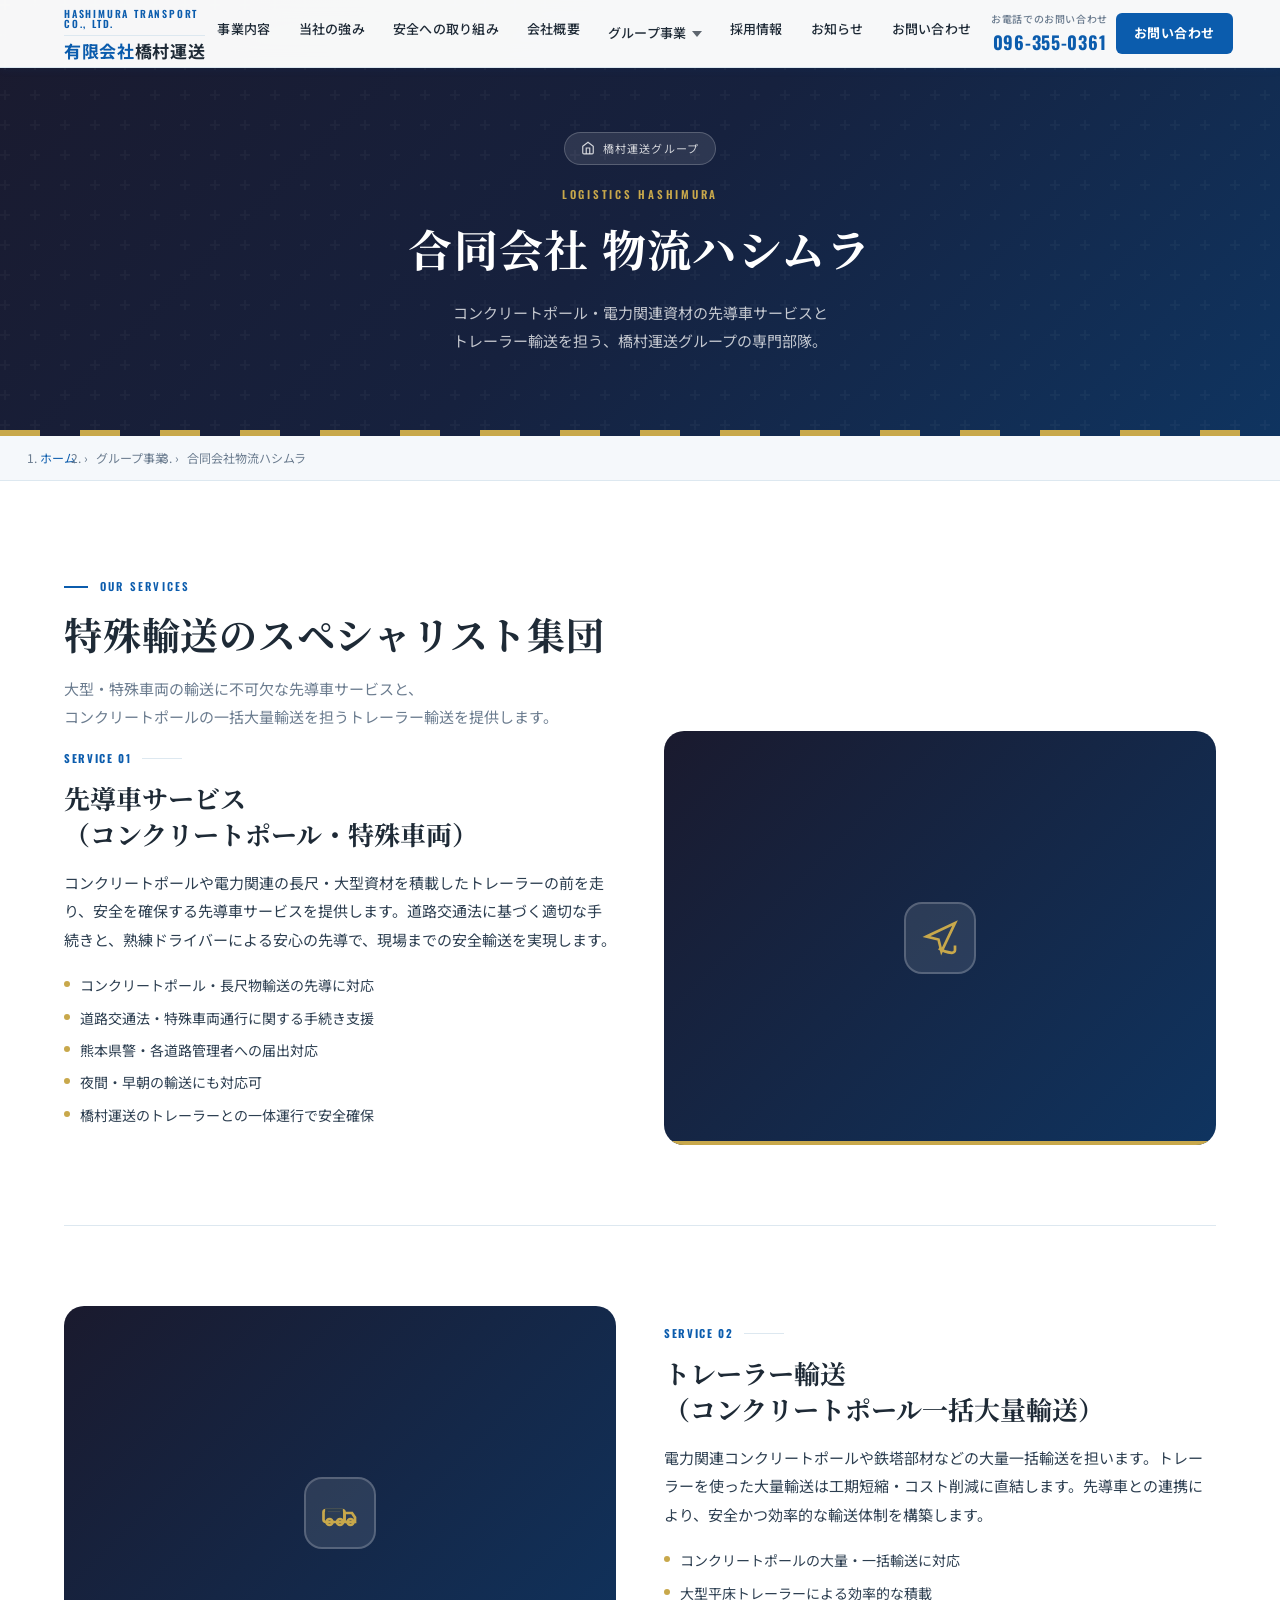
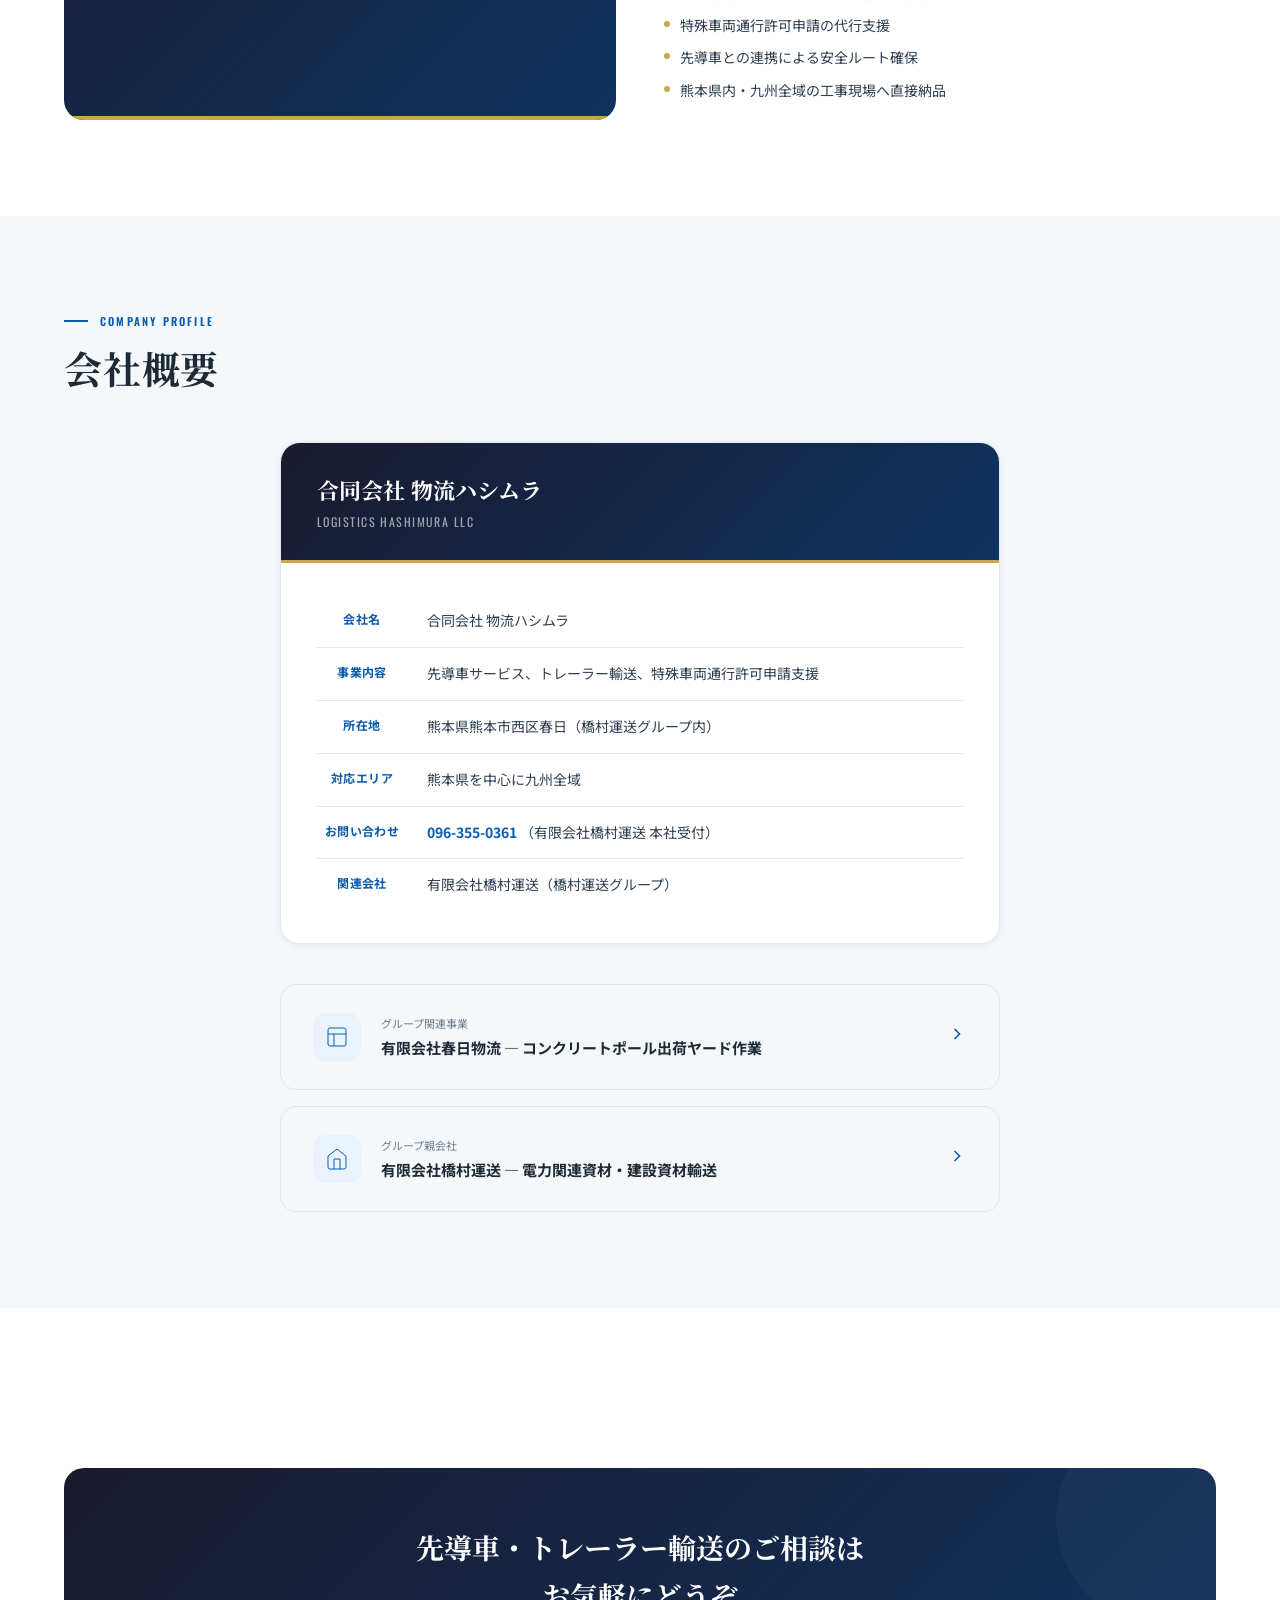
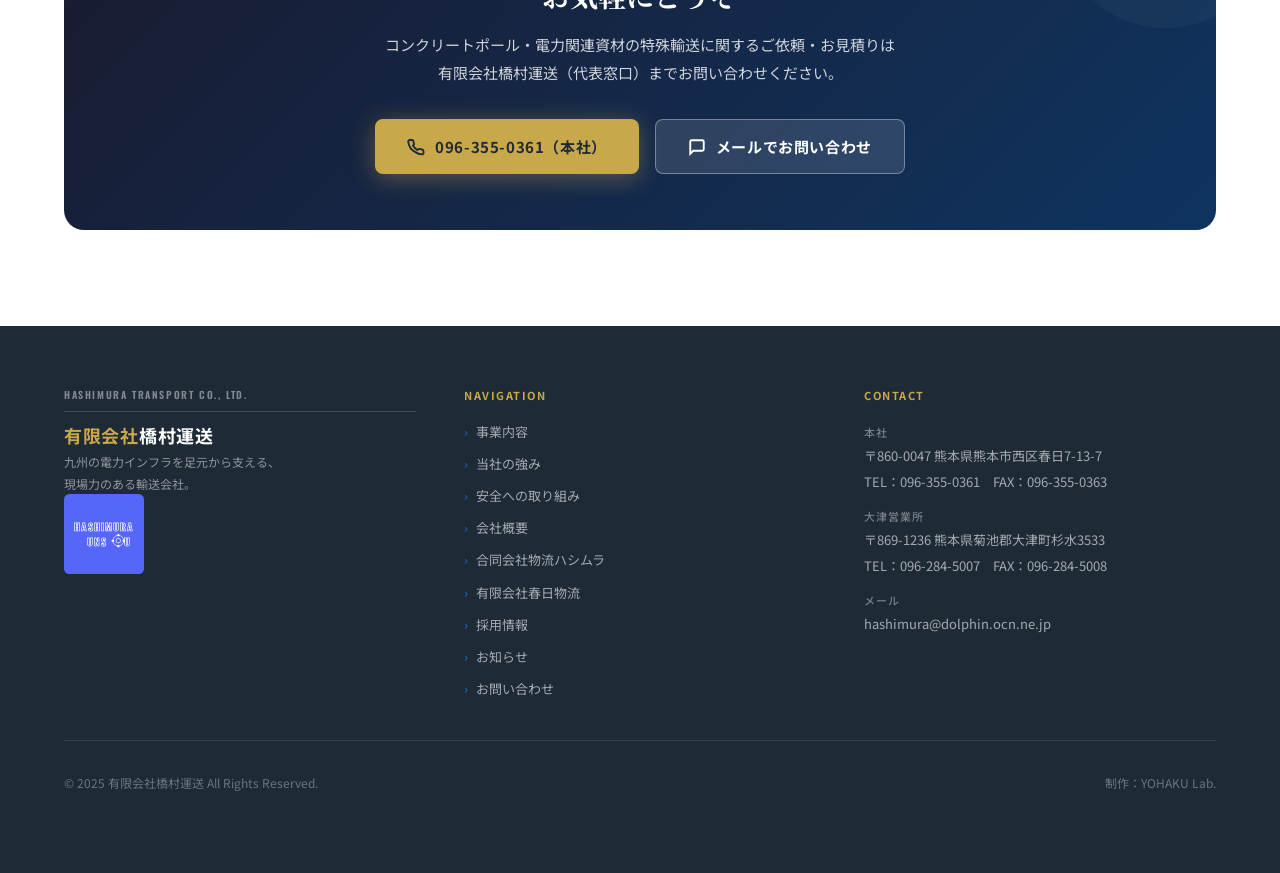
==== commit 424b681a: "fix: 7項目の修正（ロゴ・アイコン・サービス統合・春日物流社名） ① ロゴ white-space:nowrap で1行表示に修正 ② ヒーローのHASHIMURAウォーターマークSVGを削除 ③" ====
--- a/fleet-hashimura.html
+++ b/fleet-hashimura.html
@@ -359,12 +359,12 @@
         <li><a href="index.html#safety">安全への取り組み</a></li>
         <li><a href="index.html#company">会社概要</a></li>
         <li class="has-dropdown">
-          <a href="#" class="dropdown-trigger" aria-haspopup="true" aria-current="page">グループ事業
+          <a href="index.html#group" class="dropdown-trigger" aria-haspopup="true" aria-current="page">グループ事業
             <svg width="10" height="10" viewBox="0 0 10 6" fill="currentColor" aria-hidden="true"><path d="M0 0l5 6 5-6z"/></svg>
           </a>
           <ul class="nav__dropdown" role="menu">
             <li role="menuitem"><a href="fleet-hashimura.html" aria-current="page">合同会社物流ハシムラ</a></li>
-            <li role="menuitem"><a href="kasuga-logistics.html">春日物流</a></li>
+            <li role="menuitem"><a href="kasuga-logistics.html">有限会社春日物流</a></li>
           </ul>
         </li>
         <li><a href="recruit.html">採用情報</a></li>
@@ -394,7 +394,7 @@
     <li><a href="index.html#company">会社概要</a></li>
     <li class="nav-drawer__group-label">グループ事業</li>
     <li class="nav-drawer__sub"><a href="fleet-hashimura.html">合同会社物流ハシムラ</a></li>
-    <li class="nav-drawer__sub"><a href="kasuga-logistics.html">春日物流</a></li>
+    <li class="nav-drawer__sub"><a href="kasuga-logistics.html">有限会社春日物流</a></li>
     <li><a href="recruit.html">採用情報</a></li>
     <li><a href="news.html">お知らせ</a></li>
     <li><a href="index.html#contact">お問い合わせ</a></li>
@@ -562,7 +562,7 @@
         </div>
         <div>
           <p class="group-banner__label">グループ関連事業</p>
-          <p class="group-banner__name">春日物流 — コンクリートポール出荷ヤード作業</p>
+          <p class="group-banner__name">有限会社春日物流 — コンクリートポール出荷ヤード作業</p>
         </div>
         <span class="group-banner__arrow" aria-hidden="true">
           <svg width="20" height="20" viewBox="0 0 24 24" fill="none" stroke="currentColor" stroke-width="2"><path d="M9 18l6-6-6-6"/></svg>
@@ -653,7 +653,7 @@
           <li><a href="index.html#safety">安全への取り組み</a></li>
           <li><a href="index.html#company">会社概要</a></li>
           <li><a href="fleet-hashimura.html">合同会社物流ハシムラ</a></li>
-          <li><a href="kasuga-logistics.html">春日物流</a></li>
+          <li><a href="kasuga-logistics.html">有限会社春日物流</a></li>
           <li><a href="recruit.html">採用情報</a></li>
           <li><a href="news.html">お知らせ</a></li>
           <li><a href="index.html#contact">お問い合わせ</a></li>
--- a/css/style.css
+++ b/css/style.css
@@ -234,6 +234,7 @@
   font-weight: 700;
   color: var(--slate-dark);
   letter-spacing: 0.04em;
+  white-space: nowrap; /* ロゴを1行に固定 */
 }
 .logo__jp span { color: var(--blue-primary); }
 
@@ -450,19 +451,30 @@
 .hero__pole--1::before { top: 15%; width: 60px; }
 .hero__pole--1::after  { top: 28%; width: 40px; }
 .hero__pole--2::before { top: 18%; width: 50px; }
-/* トラックSVGシルエット */
+/* トラック写真（ヒーロー右側 / mix-blend-mode:multiplyで白背景を透過） */
 .hero__truck {
   position: absolute;
-  right: -2%;
-  bottom: 80px; /* 統計バー分だけ上にずらす */
-  width: 58%;
-  max-width: 780px;
+  right: -3%;
+  bottom: 78px; /* 統計バー分だけ上にずらす */
+  width: 56%;
+  max-width: 800px;
+  /* 白背景を透過しヒーロー背景と馴染ませる */
+  mix-blend-mode: multiply;
   opacity: 0;
+  /* 右端・上端をグラデーションマスクでフェードアウト */
+  -webkit-mask-image:
+    linear-gradient(to left,  transparent 0%,  black 12%),
+    linear-gradient(to top,   transparent 0%,  black 18%);
+  mask-image:
+    linear-gradient(to left,  transparent 0%,  black 12%),
+    linear-gradient(to top,   transparent 0%,  black 18%);
+  -webkit-mask-composite: source-in;
+  mask-composite: intersect;
   animation: slideInTruck 1.4s cubic-bezier(0.4,0,0.2,1) 0.3s forwards;
 }
 @keyframes slideInTruck {
-  from { transform: translateX(80px); opacity: 0; }
-  to   { transform: translateX(0);    opacity: 0.16; }
+  from { transform: translateX(60px); opacity: 0; }
+  to   { transform: translateX(0);    opacity: 1; }
 }
 /* コンテンツ */
 .hero__content {
@@ -640,7 +652,7 @@
   .trust-item { flex: 1 1 50%; border-bottom: 1px solid rgba(255,255,255,0.06); }
 }
 
-/* ===== 事業内容 ===== */
+/* ===== 事業内容（3枚 横並び） ===== */
 .services__grid {
   display: grid;
   grid-template-columns: repeat(3, 1fr);
@@ -648,10 +660,7 @@
   margin-top: 56px;
 }
 @media (max-width: 900px) {
-  .services__grid { grid-template-columns: repeat(2, 1fr); }
-}
-@media (max-width: 600px) {
-  .services__grid { grid-template-columns: 1fr; }
+  .services__grid { grid-template-columns: 1fr; gap: 16px; }
 }
 .service-card {
   background: var(--white);
@@ -763,7 +772,8 @@
 }
 .strengths__badge {
   position: absolute;
-  top: -20px; right: -20px;
+  bottom: -20px; right: -20px; /* テキストに被らないよう右下に移動 */
+  top: auto;
   background: var(--accent-gold);
   color: var(--slate-dark);
   width: 100px; height: 100px;
@@ -875,9 +885,30 @@
   transform: translateY(-4px);
 }
 .safety-card__icon {
-  font-size: 36px;
-  margin-bottom: 16px;
-  display: block;
+  width: 52px;
+  height: 52px;
+  background: rgba(255,255,255,0.1);
+  border-radius: 14px;
+  display: flex;
+  align-items: center;
+  justify-content: center;
+  margin-bottom: 18px;
+  flex-shrink: 0;
+  border: 1px solid rgba(200,168,75,0.2);
+  transition: var(--transition);
+}
+.safety-card__icon svg {
+  width: 26px;
+  height: 26px;
+  stroke: var(--accent-gold);
+  fill: none;
+  stroke-linecap: round;
+  stroke-linejoin: round;
+  stroke-width: 1.8;
+}
+.safety-card:hover .safety-card__icon {
+  background: rgba(200,168,75,0.15);
+  border-color: rgba(200,168,75,0.4);
 }
 .safety-card__name {
   font-size: 15px;
@@ -1005,24 +1036,17 @@
   margin-top: 16px;
   border-radius: 8px;
   overflow: hidden;
-  height: 160px;
+  height: 180px;
+  border: 1px solid var(--border-light);
   background: var(--blue-light);
-  border: 2px dashed rgba(11,92,173,0.2);
-  display: flex;
-  align-items: center;
-  justify-content: center;
-  font-size: 12px;
-  color: var(--blue-primary);
-  font-weight: 600;
-  letter-spacing: 0.08em;
-}
-/* 実際のiframe差し替え時：
+}
+/* Googleマップiframe表示 */
 .map-embed iframe {
   width: 100%;
   height: 100%;
   border: none;
-}
-*/
+  display: block;
+}
 
 /* ===== CTAバナー ===== */
 .cta-section {
@@ -1167,6 +1191,12 @@
   border-radius: 10px;
   border: 1px solid rgba(11,92,173,0.15);
   margin-top: 16px;
+}
+.contact__note {
+  font-size: 13px;
+  color: var(--slate-mid);
+  line-height: 1.8;
+  margin-bottom: 16px;
 }
 .contact__email-label {
   font-size: 12px;
@@ -1335,6 +1365,10 @@
   color: var(--blue-mid);
 }
 .footer__nav-links a:hover { color: var(--white); }
+/* グループ事業タイトルの上マージン（インラインstyle代替） */
+.footer__nav-links + .footer__nav-title {
+  margin-top: 28px;
+}
 .footer__contact-item {
   font-size: 13px;
   color: rgba(255,255,255,0.6);
@@ -1377,7 +1411,7 @@
 
   /* ヒーロー */
   .hero__content { padding: 0 24px; }
-  .hero__truck { width: 80%; opacity: 0.08; bottom: 70px; }
+  .hero__truck { width: 80%; bottom: 70px; }
 
   /* 統計バー：横スクロール表示（非表示→表示に変更） */
   .hero__stats {
@@ -1467,7 +1501,8 @@
     margin-top: 36px;
   }
   .safety-card { padding: 20px 14px; }
-  .safety-card__icon { font-size: 26px; margin-bottom: 8px; }
+  .safety-card__icon { width: 42px; height: 42px; margin-bottom: 12px; border-radius: 10px; }
+  .safety-card__icon svg { width: 22px; height: 22px; }
   .safety-card__name { font-size: 13px; margin-bottom: 6px; }
   .safety-card__desc { font-size: 11px; line-height: 1.65; }
 
@@ -1655,27 +1690,51 @@
 }
 
 /* ============================================================
-   フッター ブランドバッジ（HASHIMURA UNSOUロゴ）
+   HASHIMURA UNSOU ブランドロゴ（インラインSVG）
    ============================================================ */
-.footer__brand-badge {
-  margin-top: 16px;
-  display: flex;
-  align-items: center;
-}
-.footer__badge-img {
-  width: 72px;
-  height: 72px;
-  border-radius: 12px;
-  object-fit: cover;
-  border: 2px solid rgba(255,255,255,0.15);
-  opacity: 0.9;
-  transition: opacity 0.2s;
-}
-.footer__badge-img:hover { opacity: 1; }
-.footer__badge-svg {
-  display: flex;
-  align-items: center;
-  justify-content: center;
+
+/* ===== フッター内ロゴ ===== */
+.footer__brand-logo {
+  margin-top: 20px;
+}
+/* SVGロゴ共通スタイル */
+.hu-logo {
+  display: block;
+  color: white; /* currentColor = white → テキスト・歯が白 */
+  overflow: visible;
+}
+
+/* フッター用サイズ */
+.footer__brand-logo .hu-logo {
+  width: 200px;   /* 表示幅 */
+  height: auto;
+  opacity: 0.85;
+  transition: opacity 0.25s ease;
+}
+.footer__brand-logo .hu-logo:hover {
+  opacity: 1;
+}
+
+/* ===== ヒーロー内ロゴ ===== */
+.hero__brand-logo {
+  position: absolute;
+  bottom: 92px; /* 統計バーの上 */
+  left: 48px;
+  z-index: 10;
+  pointer-events: none;
+  animation: fadeInUp 0.6s 0.7s both;
+}
+.hu-logo--hero {
+  width: 160px;
+  height: auto;
+  color: white;
+  opacity: 0.35; /* 控えめなウォーターマーク */
+}
+
+/* モバイルではヒーロー内ロゴを非表示 */
+@media (max-width: 900px) {
+  .hero__brand-logo { display: none; }
+  .footer__brand-logo .hu-logo { width: 170px; }
 }
 
 /* ============================================================
@@ -1698,20 +1757,23 @@
 }
 
 /* ============================================================
-   トラック走行アニメーションセクション
+   保有車両セクション（クリーン・静的表示）
    ============================================================ */
 
-/* --- セクション全体 --- */
-.truck-showcase {
+/* ===== セクション全体 ===== */
+.fleet-section {
   background: var(--white);
-  padding: 72px 0 0;
+  padding: 80px 0 0;
   overflow: hidden;
 }
-.truck-showcase__header {
+.fleet-section__header {
   text-align: center;
-  margin-bottom: 40px;
-}
-.truck-showcase__title {
+  margin-bottom: 16px;
+  max-width: 720px;
+  margin-left: auto;
+  margin-right: auto;
+}
+.fleet-section__title {
   font-family: var(--font-jp-serif);
   font-size: clamp(22px, 3.5vw, 32px);
   font-weight: 700;
@@ -1719,83 +1781,79 @@
   line-height: 1.45;
   margin-top: 8px;
 }
-.truck-showcase__title em {
+.fleet-section__title em {
   font-style: normal;
   color: var(--blue-primary);
 }
-
-/* --- 走行シーン --- */
-.truck-runway {
+.fleet-section__lead {
+  font-size: clamp(13px, 1.5vw, 15px);
+  color: var(--slate-mid);
+  line-height: 1.85;
+  margin-top: 14px;
+}
+
+/* ===== トラック写真ステージ ===== */
+.fleet-truck-stage {
   position: relative;
-  height: 220px;
+  width: 100%;
   overflow: hidden;
-  /* 空のグラデーション背景 */
+  margin-top: 44px;
+  /* 空→白→薄いグレー地面 のグラデーション */
   background: linear-gradient(
     180deg,
-    #c8e6f8 0%,
-    #d8eef9 35%,
-    #eaf3fb 55%,
-    #b0b0b0 55%,   /* 道路開始 */
-    #888888 75%,
-    #707070 100%
+    #dff0fa 0%,
+    #eef8fd 28%,
+    #ffffff 52%,
+    #f2f2f2 52%,
+    #e4e4e4 100%
   );
-}
-
-/* 道路の中央白破線 */
-.truck-runway__centerline {
+  /* ブルーラインを底面アクセントに */
+  border-bottom: 5px solid var(--blue-primary);
+  text-align: center;
+  padding: 48px 24px 0;
+}
+/* トラック写真本体 */
+.fleet-truck-photo {
+  display: inline-block;
+  max-width: 1040px;
+  width: 88%;
+  height: auto;
+  position: relative;
+  z-index: 2;
+  /* 白背景のPNGが白→透明に自然に溶け込む */
+  mix-blend-mode: multiply;
+  /* 立体的な影 */
+  filter:
+    drop-shadow(0 18px 36px rgba(11, 92, 173, 0.14))
+    drop-shadow(0  4px  8px rgba(0, 0, 0, 0.10));
+}
+/* ブランドタグ（右下コーナー） */
+.fleet-brand-tag {
   position: absolute;
-  /* 道路の中央（下から約30%）に配置 */
-  bottom: 27%;
-  left: 0;
-  right: 0;
-  height: 3px;
-  background: repeating-linear-gradient(
-    90deg,
-    rgba(255,255,255,0.6) 0px,
-    rgba(255,255,255,0.6) 40px,
-    transparent 40px,
-    transparent 80px
-  );
-  z-index: 2;
-}
-
-/* --- トラック写真（実写） ---
-   白背景の写真は mix-blend-mode: multiply で空と馴染む */
-.truck-driving {
-  position: absolute;
-  /* 道路の上に配置（道路面から少し上） */
-  bottom: 30%;
-  left: 0;
-  width: 340px;
-  height: auto;
-  /* 白背景を透過させる */
-  mix-blend-mode: multiply;
-  /* アニメーション：右端から左へ走行ループ */
-  animation: truckDrive 10s linear infinite;
-  z-index: 3;
-}
-
-/* フォールバックSVG（写真が読み込めない場合） */
-.truck-driving--svg {
-  display: none; /* 写真が表示されているときは非表示 */
-  mix-blend-mode: normal;
-  bottom: 20%;
-  width: 420px;
-}
-img.truck-driving[style*="display:none"] ~ .truck-driving--svg,
-img.truck-driving:not([src]) ~ .truck-driving--svg {
+  right: 5%;
+  bottom: 12px;
+  text-align: right;
+  pointer-events: none;
+}
+.fleet-brand-tag__label {
   display: block;
-}
-
-/* 走行アニメーション：右端→左端 */
-@keyframes truckDrive {
-  0%   { transform: translateX(110vw); opacity: 0; }
-  6%   { opacity: 1; }
-  88%  { opacity: 1; }
-  100% { transform: translateX(-440px); opacity: 0; }
-}
-
-/* --- 車両タイプカード --- */
+  font-family: var(--font-en);
+  font-size: clamp(15px, 1.8vw, 22px);
+  font-weight: 700;
+  color: var(--blue-primary);
+  letter-spacing: 0.08em;
+  opacity: 0.75;
+}
+.fleet-brand-tag__sub {
+  display: block;
+  font-family: var(--font-jp-serif);
+  font-size: clamp(10px, 1vw, 12px);
+  color: var(--slate-mid);
+  letter-spacing: 0.06em;
+  margin-top: 3px;
+}
+
+/* ===== 車両タイプカード ===== */
 .truck-types {
   display: grid;
   grid-template-columns: 1fr 1fr;
@@ -1826,7 +1884,7 @@
   align-items: center;
   justify-content: center;
   flex-shrink: 0;
-  border: 1.5px solid rgba(11,92,173,0.15);
+  border: 1.5px solid rgba(11, 92, 173, 0.15);
 }
 .truck-type-card__icon svg {
   width: 26px;
@@ -1835,8 +1893,8 @@
 }
 /* ゴールドアイコン（ユニック車） */
 .truck-type-card__icon--gold {
-  background: rgba(200,168,75,0.12);
-  border-color: rgba(200,168,75,0.3);
+  background: rgba(200, 168, 75, 0.12);
+  border-color: rgba(200, 168, 75, 0.3);
 }
 .truck-type-card__icon--gold svg {
   stroke: var(--accent-gold);
@@ -1861,19 +1919,151 @@
   line-height: 1.75;
 }
 
-/* --- レスポンシブ --- */
+/* ============================================================
+   グループ事業セクション
+   ============================================================ */
+.group-section__lead {
+  font-size: 15px;
+  color: var(--slate-mid);
+  line-height: 1.85;
+  margin-top: 12px;
+  text-align: center;
+}
+/* ===== グループカード グリッド ===== */
+.group-cards {
+  display: grid;
+  grid-template-columns: 1fr 1fr;
+  gap: 28px;
+  margin-top: 48px;
+}
+/* ===== グループカード本体 ===== */
+.group-card {
+  display: block;
+  position: relative;
+  border-radius: 20px;
+  background: var(--white);
+  border: 1.5px solid var(--border-light);
+  box-shadow: var(--shadow-sm);
+  overflow: hidden;
+  text-decoration: none;
+  transition: transform 0.28s ease, box-shadow 0.28s ease, border-color 0.28s ease;
+}
+.group-card:hover {
+  transform: translateY(-6px);
+  box-shadow: var(--shadow-lg);
+  border-color: var(--blue-primary);
+}
+/* ネイビーアクセントライン（物流ハシムラ） */
+.group-card__accent {
+  height: 6px;
+}
+.group-card__accent--navy  { background: linear-gradient(90deg, var(--blue-primary) 0%, var(--blue-dark) 100%); }
+.group-card__accent--green { background: linear-gradient(90deg, #2d7a3a 0%, #1c5c26 100%); }
+
+.group-card__content {
+  display: flex;
+  gap: 20px;
+  padding: 28px 28px 32px;
+  align-items: flex-start;
+}
+/* アイコン */
+.group-card__icon {
+  width: 64px;
+  height: 64px;
+  flex-shrink: 0;
+  display: flex;
+  align-items: center;
+  justify-content: center;
+  background: var(--blue-light);
+  border-radius: 16px;
+  border: 1.5px solid rgba(11, 92, 173, 0.15);
+  color: var(--blue-primary);
+}
+.group-card--green .group-card__icon {
+  background: rgba(45, 122, 58, 0.08);
+  border-color: rgba(45, 122, 58, 0.2);
+  color: #2d7a3a;
+}
+/* タグ */
+.group-card__tag {
+  display: inline-block;
+  font-size: 11px;
+  font-weight: 700;
+  letter-spacing: 0.1em;
+  color: var(--blue-primary);
+  background: var(--blue-light);
+  border-radius: 100px;
+  padding: 3px 10px;
+  margin-bottom: 10px;
+}
+.group-card__tag--green {
+  color: #2d7a3a;
+  background: rgba(45, 122, 58, 0.08);
+}
+/* 会社名 */
+.group-card__name {
+  font-family: var(--font-jp-serif);
+  font-size: clamp(16px, 1.8vw, 20px);
+  font-weight: 700;
+  color: var(--slate-dark);
+  line-height: 1.35;
+  margin-bottom: 10px;
+}
+/* 説明文 */
+.group-card__desc {
+  font-size: 13px;
+  color: var(--text-body);
+  line-height: 1.8;
+  margin-bottom: 18px;
+}
+/* CTAボタン（目立つボタン形式） */
+.group-card__cta {
+  display: inline-flex;
+  align-items: center;
+  gap: 10px;
+  background: var(--blue-primary);
+  color: var(--white);
+  padding: 11px 22px;
+  border-radius: 8px;
+  font-size: 13px;
+  font-weight: 700;
+  letter-spacing: 0.06em;
+  transition: background 0.22s ease, transform 0.22s ease, box-shadow 0.22s ease;
+  box-shadow: 0 3px 12px rgba(11,92,173,0.25);
+  margin-top: 4px;
+}
+.group-card:hover .group-card__cta {
+  background: var(--blue-dark);
+  transform: translateX(4px);
+  box-shadow: 0 6px 20px rgba(11,92,173,0.35);
+}
+.group-card__cta--green {
+  background: #2d7a3a;
+  color: var(--white);
+  box-shadow: 0 3px 12px rgba(45,122,58,0.25);
+}
+.group-card--green:hover .group-card__cta--green {
+  background: #1c5c26;
+  transform: translateX(4px);
+  box-shadow: 0 6px 20px rgba(45,122,58,0.35);
+}
+
+/* ===== レスポンシブ ===== */
 @media (max-width: 900px) {
-  .truck-showcase { padding: 56px 0 0; }
-  .truck-runway { height: 180px; }
-  .truck-driving { width: 280px; }
-  .truck-driving--svg { width: 340px; }
+  .fleet-section { padding: 64px 0 0; }
+  .fleet-truck-photo { width: 95%; }
+}
+@media (max-width: 700px) {
+  .group-cards { grid-template-columns: 1fr; gap: 20px; }
+  .group-card__content { padding: 22px 20px 26px; gap: 16px; }
+  .group-card__icon { width: 52px; height: 52px; border-radius: 12px; }
 }
 @media (max-width: 600px) {
-  .truck-showcase { padding: 48px 0 0; }
+  .fleet-section { padding: 56px 0 0; }
+  .fleet-truck-stage { padding: 32px 16px 0; }
+  .fleet-truck-photo { width: 100%; }
+  .fleet-brand-tag { display: none; }
   .truck-types { grid-template-columns: 1fr; gap: 16px; padding: 32px 0 56px; }
-  .truck-runway { height: 150px; }
-  .truck-driving { width: 220px; }
-  .truck-driving--svg { width: 280px; bottom: 15%; }
   .truck-type-card { padding: 20px 18px; gap: 16px; }
   .truck-type-card__icon { width: 44px; height: 44px; border-radius: 11px; }
   .truck-type-card__icon svg { width: 22px; height: 22px; }
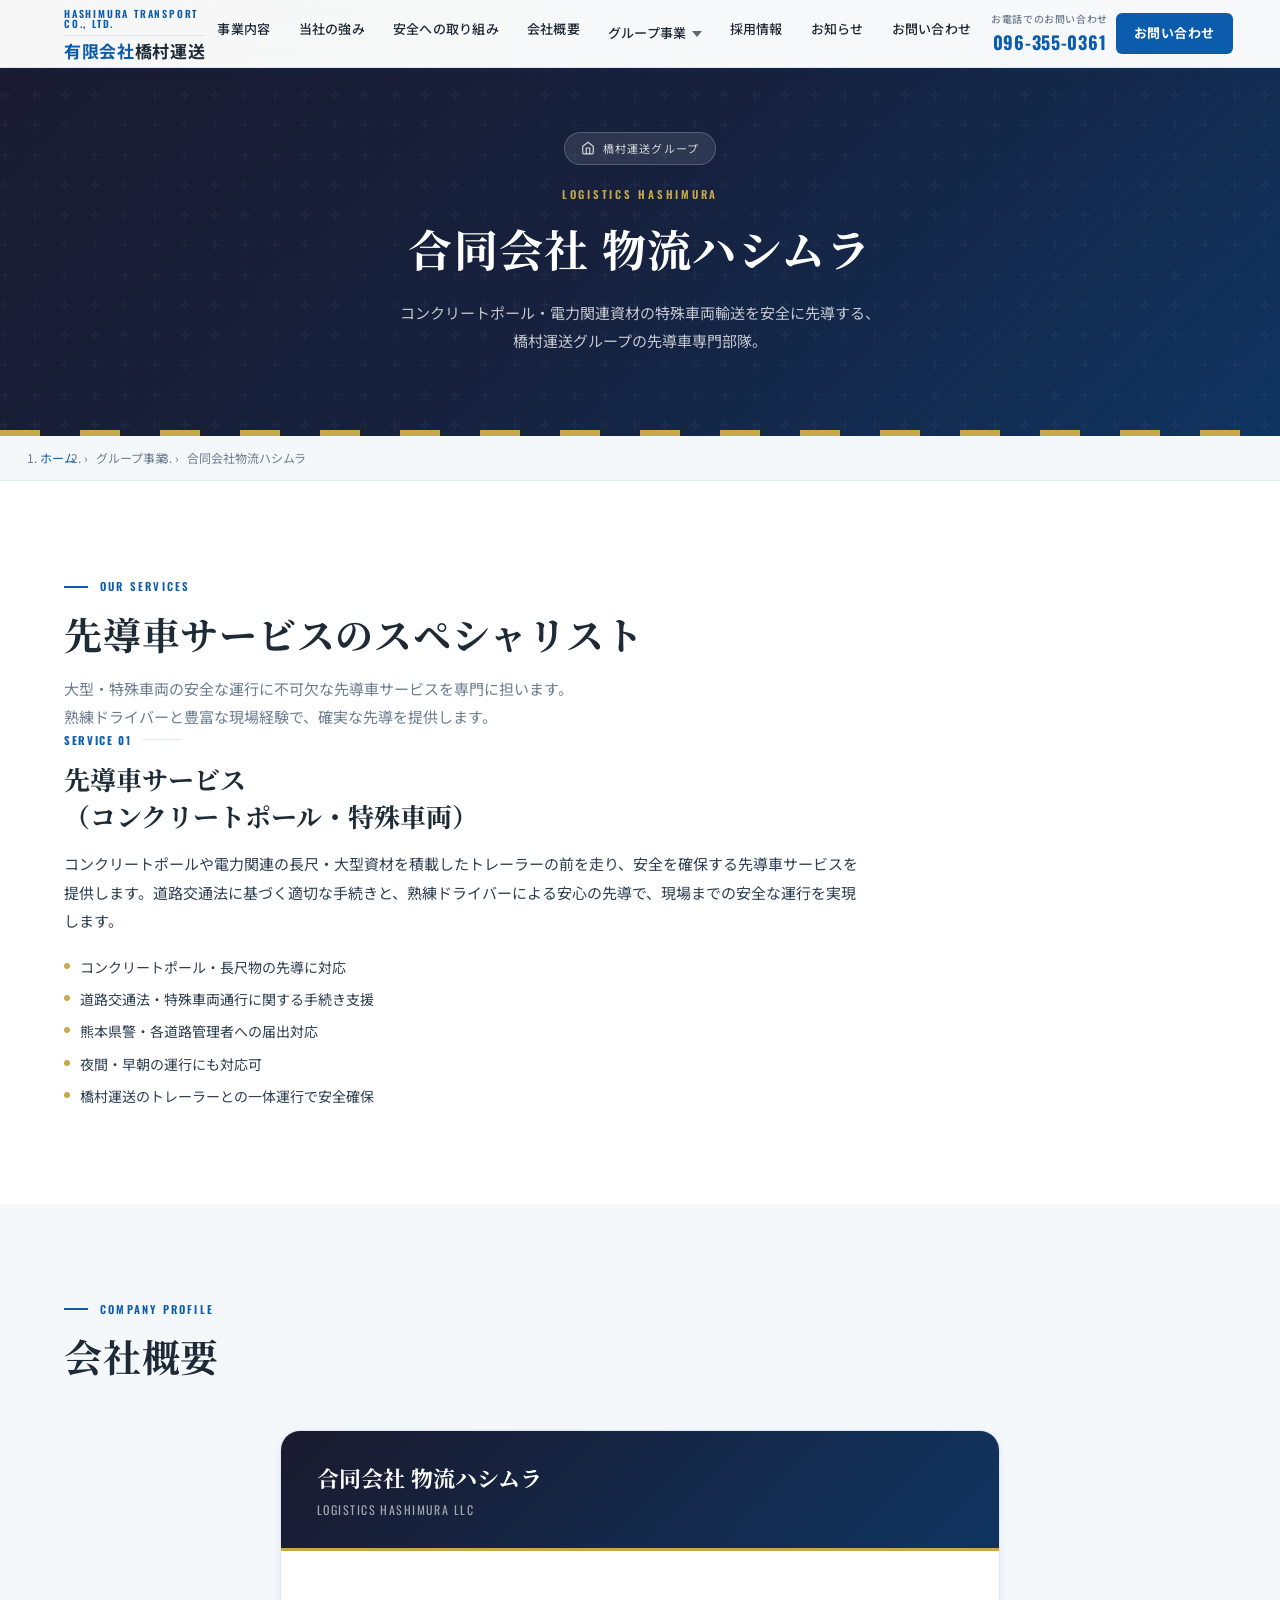
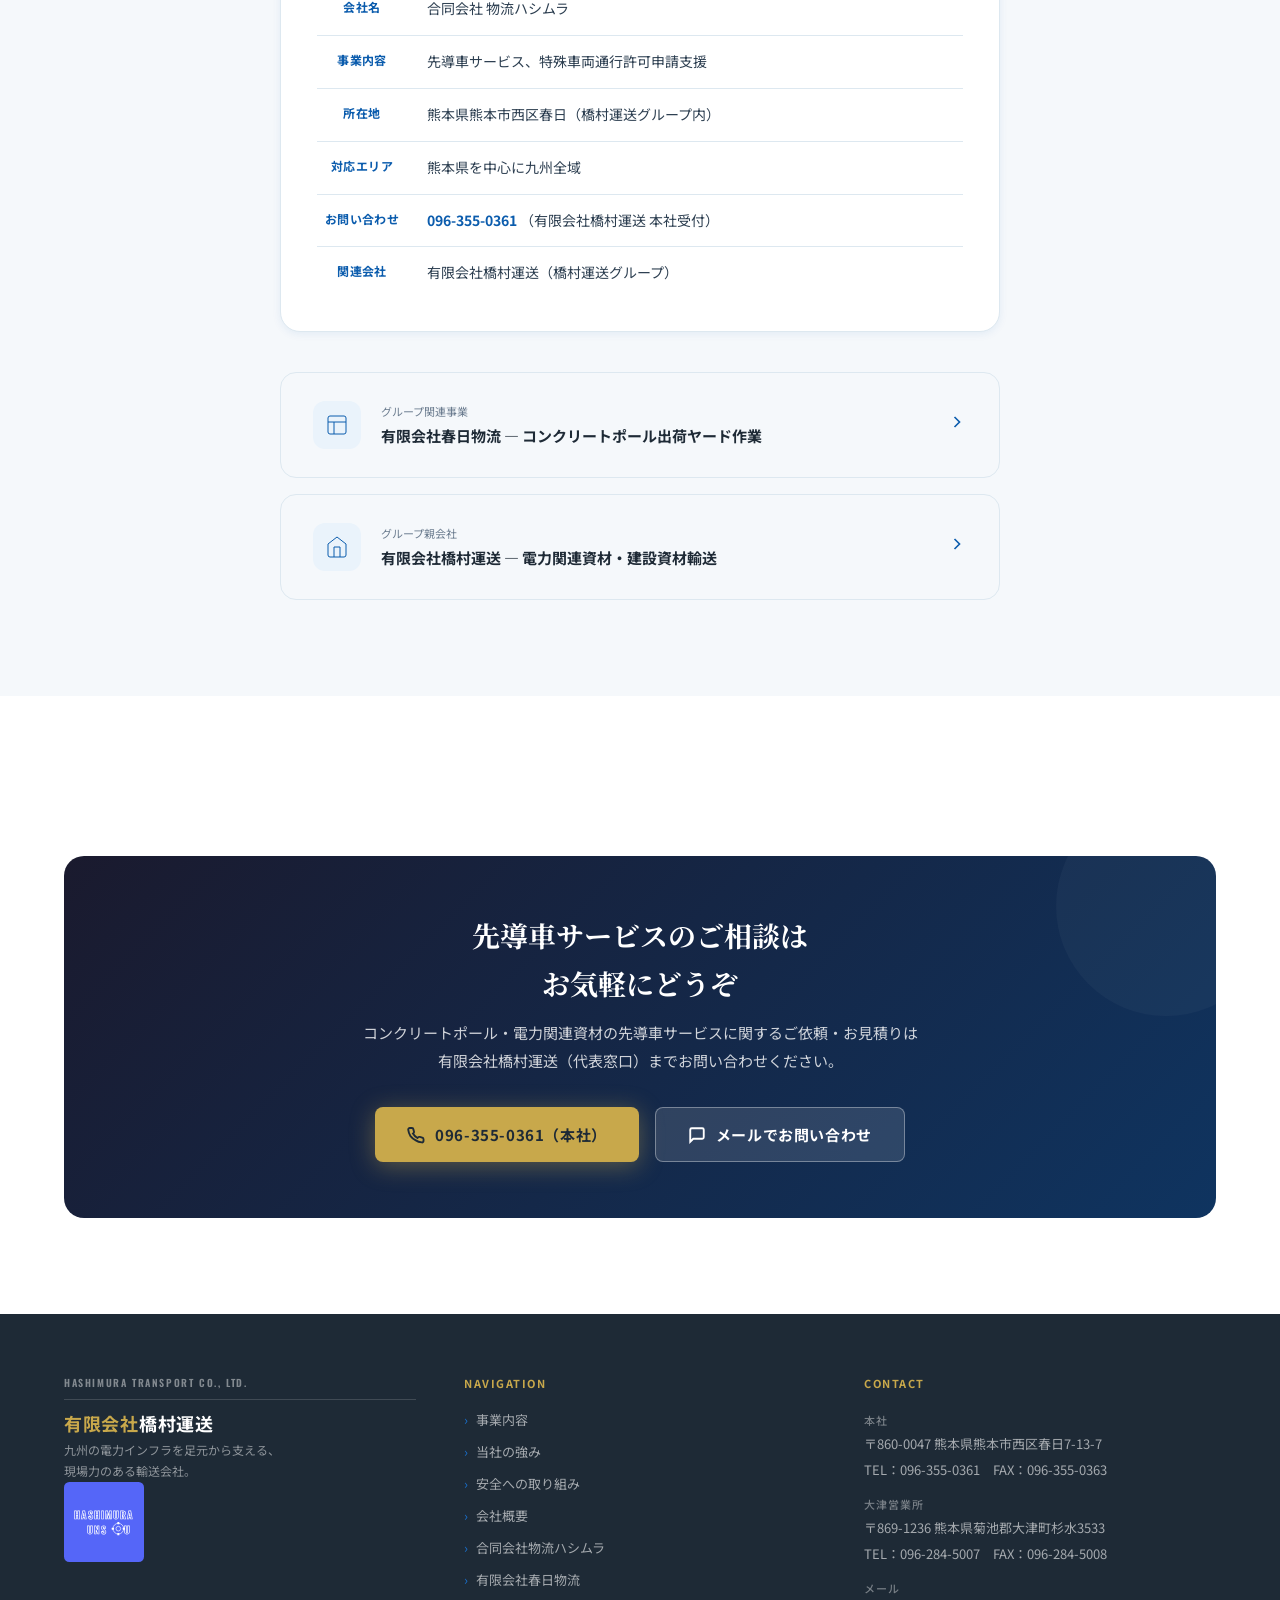
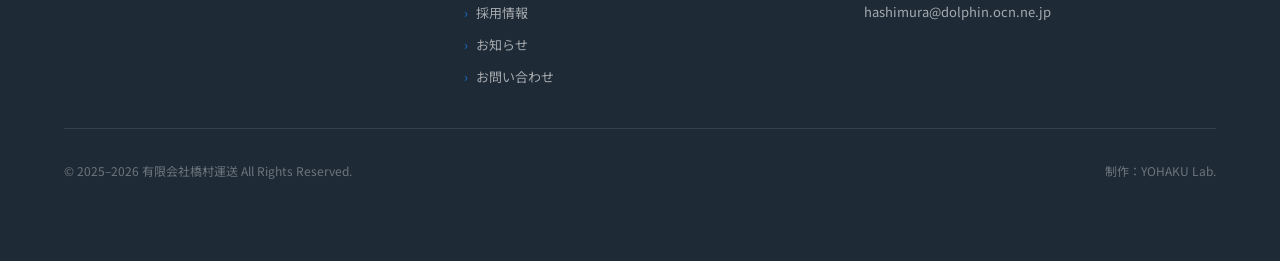
==== commit 6f2f20a9: "物流ハシムラ: トレーラー輸送削除・画像ビジュアルボックス削除 - SERVICE 02「トレーラー輸送」セクションを全削除（輸送業務なし） - SERVICE 01・02 の左側ダークビジュアルボッ" ====
--- a/fleet-hashimura.html
+++ b/fleet-hashimura.html
@@ -5,16 +5,16 @@
 <meta name="viewport" content="width=device-width, initial-scale=1.0">
 
 <!-- SEO -->
-<title>合同会社物流ハシムラ｜先導車サービス・トレーラー輸送 熊本</title>
-<meta name="description" content="合同会社物流ハシムラは、コンクリートポール・電力関連資材の先導車サービスおよびトレーラー輸送を行う会社です。有限会社橋村運送グループ。熊本を拠点に九州全域対応。">
+<title>合同会社物流ハシムラ｜先導車サービス 熊本</title>
+<meta name="description" content="合同会社物流ハシムラは、コンクリートポール・電力関連資材の特殊車両先導車サービスを担う専門会社です。有限会社橋村運送グループ。熊本を拠点に九州全域対応。">
 <meta name="robots" content="index, follow">
 <link rel="canonical" href="https://yamaguchig5167-afk.github.io/hashimura-transport/fleet-hashimura.html">
 
 <!-- OGP -->
 <meta property="og:type"        content="website">
 <meta property="og:url"         content="https://yamaguchig5167-afk.github.io/hashimura-transport/fleet-hashimura.html">
-<meta property="og:title"       content="合同会社物流ハシムラ｜先導車サービス・トレーラー輸送">
-<meta property="og:description" content="コンクリートポール・電力関連資材の先導車サービスおよびトレーラー輸送。橋村運送グループ。">
+<meta property="og:title"       content="合同会社物流ハシムラ｜先導車サービス 熊本">
+<meta property="og:description" content="コンクリートポール・電力関連資材の特殊車両先導車サービスを担う専門会社。橋村運送グループ。">
 <meta property="og:image"       content="https://yamaguchig5167-afk.github.io/hashimura-transport/images/ogp.jpg">
 <meta property="og:locale"      content="ja_JP">
 <meta property="og:site_name"   content="有限会社橋村運送">
@@ -117,52 +117,14 @@
 .breadcrumb__list a { color: var(--blue-primary); text-decoration: none; }
 .breadcrumb__list a:hover { text-decoration: underline; }
 
-/* サービスカード（先導車・トレーラー） */
+/* サービスカード（先導車） */
 .service-feature {
-  display: grid;
-  grid-template-columns: 1fr 1fr;
-  gap: 48px;
-  align-items: center;
+  max-width: 800px;
   margin-bottom: 80px;
   padding-bottom: 80px;
   border-bottom: 1px solid var(--border-light);
 }
 .service-feature:last-child { border-bottom: none; margin-bottom: 0; padding-bottom: 0; }
-.service-feature:nth-child(even) { direction: rtl; }
-.service-feature:nth-child(even) > * { direction: ltr; }
-
-.service-feature__visual {
-  background: linear-gradient(135deg, #1a1a2e 0%, #0f3460 100%);
-  border-radius: 20px;
-  aspect-ratio: 4/3;
-  display: flex;
-  align-items: center;
-  justify-content: center;
-  position: relative;
-  overflow: hidden;
-}
-.service-feature__visual::before {
-  content: '';
-  position: absolute;
-  bottom: 0; left: 0; right: 0;
-  height: 4px;
-  background: var(--accent-gold);
-}
-.service-feature__visual-icon {
-  width: 72px;
-  height: 72px;
-  background: rgba(255,255,255,0.1);
-  border: 2px solid rgba(255,255,255,0.2);
-  border-radius: 18px;
-  display: flex;
-  align-items: center;
-  justify-content: center;
-}
-.service-feature__visual-icon svg {
-  width: 36px; height: 36px;
-  stroke: var(--accent-gold);
-  fill: none;
-}
 .service-feature__num {
   font-family: var(--font-en);
   font-size: 11px;
@@ -420,8 +382,7 @@
   <span class="page-hero__label">Logistics Hashimura</span>
   <h1 class="page-hero__title">合同会社 物流ハシムラ</h1>
   <p class="page-hero__desc">
-    コンクリートポール・電力関連資材の先導車サービスと<br>
-    トレーラー輸送を担う、橋村運送グループの専門部隊。
+    コンクリートポール・電力関連資材の特殊車両輸送を安全に先導する、<br>橋村運送グループの先導車専門部隊。
   </p>
 </div>
 
@@ -439,65 +400,27 @@
   <div class="container">
     <div class="fade-in">
       <p class="section__label">Our Services</p>
-      <h2 id="services-title" class="section__title">特殊輸送のスペシャリスト集団</h2>
+      <h2 id="services-title" class="section__title">先導車サービスのスペシャリスト</h2>
       <p class="section__desc">
-        大型・特殊車両の輸送に不可欠な先導車サービスと、<br>
-        コンクリートポールの一括大量輸送を担うトレーラー輸送を提供します。
+        大型・特殊車両の安全な運行に不可欠な先導車サービスを専門に担います。<br>
+        熟練ドライバーと豊富な現場経験で、確実な先導を提供します。
       </p>
     </div>
 
-    <!-- 01 先導車サービス -->
+    <!-- 先導車サービス -->
     <div class="service-feature fade-in">
-      <div class="service-feature__visual">
-        <div class="service-feature__visual-icon">
-          <svg viewBox="0 0 24 24" stroke-width="1.8" aria-hidden="true">
-            <path d="M22 16.92v3a2 2 0 0 1-2.18 2 19.79 19.79 0 0 1-8.63-3.07"/>
-            <polygon points="3 11 22 2 13 21 11 13 3 11"/>
-          </svg>
-        </div>
-      </div>
       <div class="service-feature__body">
         <p class="service-feature__num">SERVICE 01</p>
         <h3 class="service-feature__name">先導車サービス<br>（コンクリートポール・特殊車両）</h3>
         <p class="service-feature__desc">
-          コンクリートポールや電力関連の長尺・大型資材を積載したトレーラーの前を走り、安全を確保する先導車サービスを提供します。道路交通法に基づく適切な手続きと、熟練ドライバーによる安心の先導で、現場までの安全輸送を実現します。
+          コンクリートポールや電力関連の長尺・大型資材を積載したトレーラーの前を走り、安全を確保する先導車サービスを提供します。道路交通法に基づく適切な手続きと、熟練ドライバーによる安心の先導で、現場までの安全な運行を実現します。
         </p>
         <ul class="service-feature__points">
-          <li class="service-point">コンクリートポール・長尺物輸送の先導に対応</li>
+          <li class="service-point">コンクリートポール・長尺物の先導に対応</li>
           <li class="service-point">道路交通法・特殊車両通行に関する手続き支援</li>
           <li class="service-point">熊本県警・各道路管理者への届出対応</li>
-          <li class="service-point">夜間・早朝の輸送にも対応可</li>
+          <li class="service-point">夜間・早朝の運行にも対応可</li>
           <li class="service-point">橋村運送のトレーラーとの一体運行で安全確保</li>
-        </ul>
-      </div>
-    </div>
-
-    <!-- 02 トレーラー輸送 -->
-    <div class="service-feature fade-in">
-      <div class="service-feature__visual">
-        <div class="service-feature__visual-icon">
-          <svg viewBox="0 0 24 24" stroke-width="1.8" aria-hidden="true">
-            <rect x="1" y="10" width="14" height="8" rx="1.5"/>
-            <path d="M15 12h5l2 3v3h-7v-6z"/>
-            <rect x="3" y="10" width="10" height="4" fill="none" stroke="currentColor"/>
-            <circle cx="5" cy="18" r="2"/>
-            <circle cx="12" cy="18" r="2"/>
-            <circle cx="19" cy="18" r="2"/>
-          </svg>
-        </div>
-      </div>
-      <div class="service-feature__body">
-        <p class="service-feature__num">SERVICE 02</p>
-        <h3 class="service-feature__name">トレーラー輸送<br>（コンクリートポール一括大量輸送）</h3>
-        <p class="service-feature__desc">
-          電力関連コンクリートポールや鉄塔部材などの大量一括輸送を担います。トレーラーを使った大量輸送は工期短縮・コスト削減に直結します。先導車との連携により、安全かつ効率的な輸送体制を構築します。
-        </p>
-        <ul class="service-feature__points">
-          <li class="service-point">コンクリートポールの大量・一括輸送に対応</li>
-          <li class="service-point">大型平床トレーラーによる効率的な積載</li>
-          <li class="service-point">特殊車両通行許可申請の代行支援</li>
-          <li class="service-point">先導車との連携による安全ルート確保</li>
-          <li class="service-point">熊本県内・九州全域の工事現場へ直接納品</li>
         </ul>
       </div>
     </div>
@@ -526,7 +449,7 @@
               </tr>
               <tr>
                 <th>事業内容</th>
-                <td>先導車サービス、トレーラー輸送、特殊車両通行許可申請支援</td>
+                <td>先導車サービス、特殊車両通行許可申請支援</td>
               </tr>
               <tr>
                 <th>所在地</th>
@@ -591,9 +514,9 @@
 <section class="section" aria-label="お問い合わせへの誘導">
   <div class="container">
     <div class="page-cta fade-in">
-      <h2 class="page-cta__title">先導車・トレーラー輸送のご相談は<br>お気軽にどうぞ</h2>
+      <h2 class="page-cta__title">先導車サービスのご相談は<br>お気軽にどうぞ</h2>
       <p class="page-cta__desc">
-        コンクリートポール・電力関連資材の特殊輸送に関するご依頼・お見積りは<br>
+        コンクリートポール・電力関連資材の先導車サービスに関するご依頼・お見積りは<br>
         有限会社橋村運送（代表窓口）までお問い合わせください。
       </p>
       <div class="page-cta__btns">
@@ -674,7 +597,7 @@
       </div>
     </div>
     <div class="footer__bottom">
-      <p>© 2025 有限会社橋村運送 All Rights Reserved.</p>
+      <p>© 2025–2026 有限会社橋村運送 All Rights Reserved.</p>
       <p>制作：YOHAKU Lab.</p>
     </div>
   </div>
--- a/css/style.css
+++ b/css/style.css
@@ -314,6 +314,17 @@
   border-radius: 2px;
   transition: var(--transition);
 }
+/* ハンバーガー → × アニメーション（メニューオープン時） */
+.hamburger.is-active .hamburger__line:nth-child(1) {
+  transform: translateY(7px) rotate(45deg);
+}
+.hamburger.is-active .hamburger__line:nth-child(2) {
+  opacity: 0;
+  transform: translateX(-8px);
+}
+.hamburger.is-active .hamburger__line:nth-child(3) {
+  transform: translateY(-7px) rotate(-45deg);
+}
 
 /* モバイルドロワー */
 .nav-drawer {
@@ -417,63 +428,42 @@
   background-position: center;
 }
 */
-/* グリッドパターン */
+/* グリッドパターン（控えめに） */
 .hero__bg::before {
   content: '';
   position: absolute;
   inset: 0;
   background-image:
-    linear-gradient(rgba(255,255,255,0.04) 1px, transparent 1px),
-    linear-gradient(90deg, rgba(255,255,255,0.04) 1px, transparent 1px);
-  background-size: 60px 60px;
-  opacity: 0.6;
+    linear-gradient(rgba(255,255,255,0.03) 1px, transparent 1px),
+    linear-gradient(90deg, rgba(255,255,255,0.03) 1px, transparent 1px);
+  background-size: 80px 80px;
+  opacity: 0.5;
 }
 /* ゴールドラインは統計バー側へ移動 */
 .hero__bg::after { content: none; }
-/* 電柱装飾 */
-.hero__pole {
-  position: absolute;
-  bottom: 6px;
-  width: 3px;
-  background: rgba(255,255,255,0.15);
-}
-.hero__pole--1 { right: 14%; height: 45%; }
-.hero__pole--2 { right: 32%; height: 38%; }
-.hero__pole::before,
-.hero__pole::after {
-  content: '';
-  position: absolute;
-  left: 50%;
-  transform: translateX(-50%);
-  background: rgba(255,255,255,0.12);
-  height: 3px;
-}
-.hero__pole--1::before { top: 15%; width: 60px; }
-.hero__pole--1::after  { top: 28%; width: 40px; }
-.hero__pole--2::before { top: 18%; width: 50px; }
 /* トラック写真（ヒーロー右側 / mix-blend-mode:multiplyで白背景を透過） */
 .hero__truck {
   position: absolute;
-  right: -3%;
-  bottom: 78px; /* 統計バー分だけ上にずらす */
-  width: 56%;
-  max-width: 800px;
+  right: -2%;
+  bottom: 76px; /* 統計バー分だけ上にずらす */
+  width: 58%;
+  max-width: 860px;
   /* 白背景を透過しヒーロー背景と馴染ませる */
   mix-blend-mode: multiply;
   opacity: 0;
-  /* 右端・上端をグラデーションマスクでフェードアウト */
+  /* 左端・下端をグラデーションマスクで自然にフェード */
   -webkit-mask-image:
-    linear-gradient(to left,  transparent 0%,  black 12%),
-    linear-gradient(to top,   transparent 0%,  black 18%);
+    linear-gradient(to right, transparent 0%, black 8%),
+    linear-gradient(to top,   transparent 0%, black 10%);
   mask-image:
-    linear-gradient(to left,  transparent 0%,  black 12%),
-    linear-gradient(to top,   transparent 0%,  black 18%);
+    linear-gradient(to right, transparent 0%, black 8%),
+    linear-gradient(to top,   transparent 0%, black 10%);
   -webkit-mask-composite: source-in;
   mask-composite: intersect;
-  animation: slideInTruck 1.4s cubic-bezier(0.4,0,0.2,1) 0.3s forwards;
+  animation: slideInTruck 1.2s cubic-bezier(0.25,0.46,0.45,0.94) 0.4s forwards;
 }
 @keyframes slideInTruck {
-  from { transform: translateX(60px); opacity: 0; }
+  from { transform: translateX(40px); opacity: 0; }
   to   { transform: translateX(0);    opacity: 1; }
 }
 /* コンテンツ */
@@ -552,6 +542,30 @@
   flex-wrap: wrap;
   animation: fadeInUp 0.6s 0.4s both;
 }
+/* スクロール誘導（ヒーロー内：CTAの下） */
+.hero__scroll-hint {
+  display: flex;
+  align-items: center;
+  gap: 8px;
+  margin-top: 44px;
+  font-family: var(--font-en);
+  font-size: 10px;
+  letter-spacing: 0.18em;
+  color: rgba(255,255,255,0.38);
+  text-transform: uppercase;
+  animation: fadeInUp 0.6s 0.7s both;
+}
+.hero__scroll-hint svg {
+  animation: bounceDown 1.8s ease infinite;
+  opacity: 0.5;
+}
+@keyframes bounceDown {
+  0%, 100% { transform: translateY(0); }
+  50%       { transform: translateY(5px); }
+}
+@media (max-width: 600px) {
+  .hero__scroll-hint { display: none; }
+}
 /* 統計バー（フル幅・底面） */
 .hero__stats {
   position: absolute;
@@ -653,6 +667,11 @@
 }
 
 /* ===== 事業内容（3枚 横並び） ===== */
+/* 事業内容セクション下部CTA */
+.services__cta {
+  text-align: center;
+  margin-top: 48px;
+}
 .services__grid {
   display: grid;
   grid-template-columns: repeat(3, 1fr);
@@ -1411,7 +1430,7 @@
 
   /* ヒーロー */
   .hero__content { padding: 0 24px; }
-  .hero__truck { width: 80%; bottom: 70px; }
+  .hero__truck { width: 75%; bottom: 70px; right: -4%; }
 
   /* 統計バー：横スクロール表示（非表示→表示に変更） */
   .hero__stats {
@@ -2070,3 +2089,45 @@
   .truck-type-card__name { font-size: 16px; }
   .truck-type-card__desc { font-size: 13px; }
 }
+
+/* ============================================================
+   トップへ戻るボタン
+   ============================================================ */
+.back-to-top {
+  position: fixed;
+  bottom: 100px; /* モバイルでは電話バーの上 */
+  right: 24px;
+  width: 48px;
+  height: 48px;
+  background: var(--blue-primary);
+  color: var(--white);
+  border: none;
+  border-radius: 50%;
+  cursor: pointer;
+  display: flex;
+  align-items: center;
+  justify-content: center;
+  box-shadow: 0 4px 20px rgba(11,92,173,0.4);
+  opacity: 0;
+  transform: translateY(16px);
+  transition: opacity 0.3s ease, transform 0.3s ease, background 0.2s ease;
+  z-index: 900;
+  pointer-events: none;
+}
+.back-to-top.is-visible {
+  opacity: 1;
+  transform: translateY(0);
+  pointer-events: auto;
+}
+.back-to-top:hover {
+  background: var(--blue-dark);
+  transform: translateY(-3px);
+  box-shadow: 0 8px 28px rgba(11,92,173,0.5);
+}
+/* デスクトップではサイドバーとの干渉なし */
+@media (min-width: 901px) {
+  .back-to-top { bottom: 40px; }
+}
+@media (max-width: 600px) {
+  .back-to-top { bottom: 76px; right: 14px; width: 44px; height: 44px; }
+}
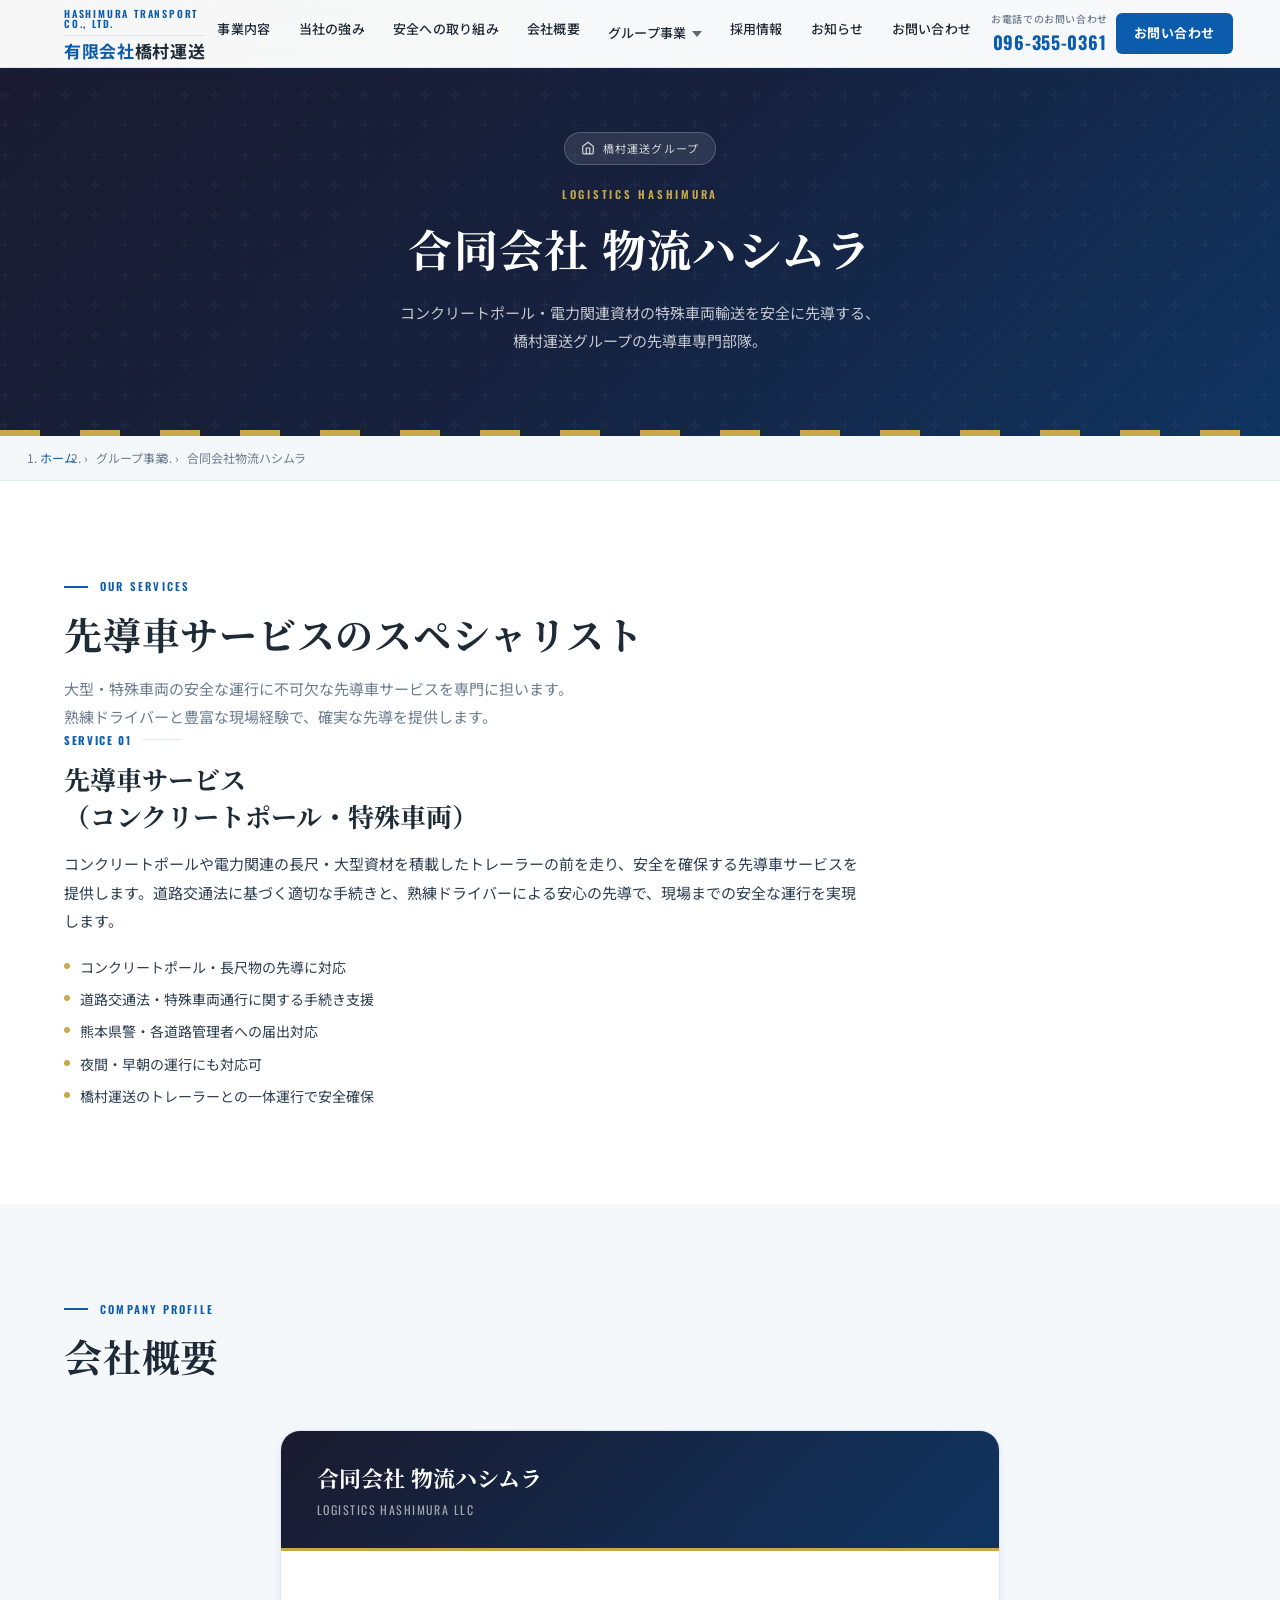
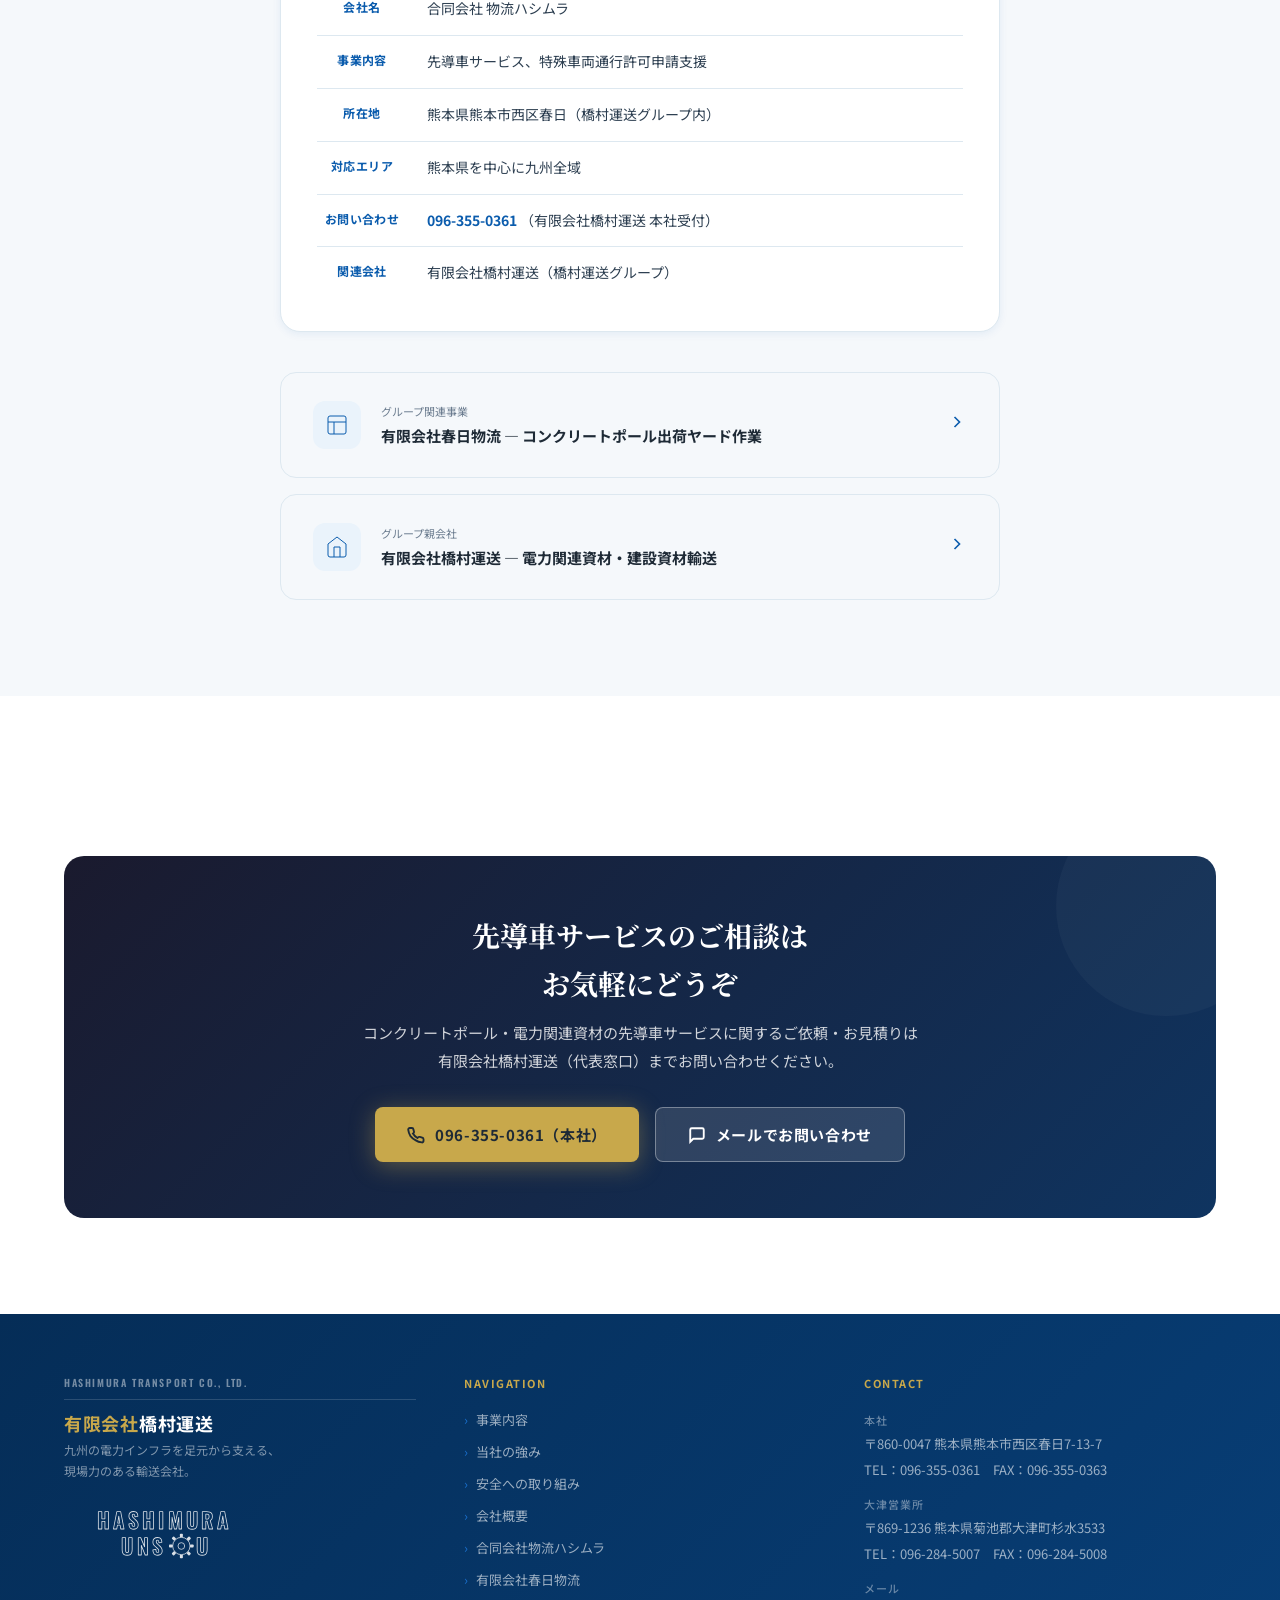
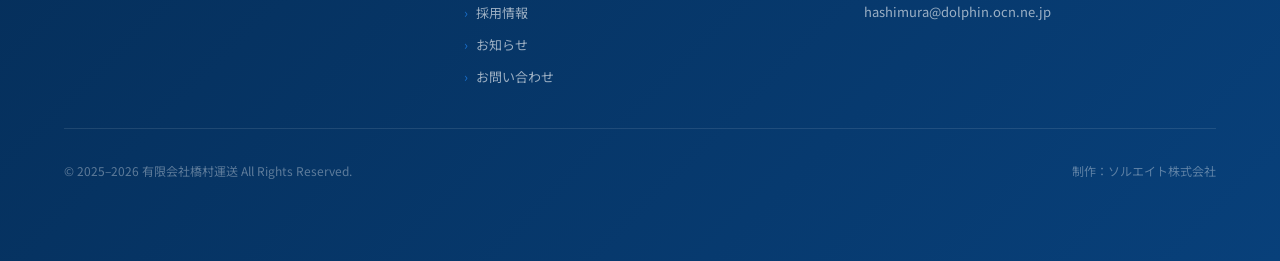
==== commit 22fde005: "公開サイトの重大不具合と規約違反を修正・SEO/ブランド整備 ■ 最優先：お問い合わせフォームが機能していなかった問題 - GAS未設定のまま DEBUG_MODE:true だったため、送信しても誰" ====
--- a/fleet-hashimura.html
+++ b/fleet-hashimura.html
@@ -4,6 +4,11 @@
 <meta charset="UTF-8">
 <meta name="viewport" content="width=device-width, initial-scale=1.0">
 
+<!-- ファビコン・テーマカラー -->
+<link rel="icon" type="image/svg+xml" href="images/favicon.svg">
+<link rel="apple-touch-icon" href="images/ogp.png">
+<meta name="theme-color" content="#0B5CAD">
+
 <!-- SEO -->
 <title>合同会社物流ハシムラ｜先導車サービス 熊本</title>
 <meta name="description" content="合同会社物流ハシムラは、コンクリートポール・電力関連資材の特殊車両先導車サービスを担う専門会社です。有限会社橋村運送グループ。熊本を拠点に九州全域対応。">
@@ -15,7 +20,7 @@
 <meta property="og:url"         content="https://yamaguchig5167-afk.github.io/hashimura-transport/fleet-hashimura.html">
 <meta property="og:title"       content="合同会社物流ハシムラ｜先導車サービス 熊本">
 <meta property="og:description" content="コンクリートポール・電力関連資材の特殊車両先導車サービスを担う専門会社。橋村運送グループ。">
-<meta property="og:image"       content="https://yamaguchig5167-afk.github.io/hashimura-transport/images/ogp.jpg">
+<meta property="og:image"       content="https://yamaguchig5167-afk.github.io/hashimura-transport/images/ogp.png">
 <meta property="og:locale"      content="ja_JP">
 <meta property="og:site_name"   content="有限会社橋村運送">
 
@@ -543,29 +548,53 @@
         <p class="footer__tagline">
           九州の電力インフラを足元から支える、<br>現場力のある輸送会社。
         </p>
-        <div class="footer__brand-badge">
-          <img src="images/logo-badge.png" alt="HASHIMURA UNSOU ブランドロゴ"
-               class="footer__badge-img" loading="lazy"
-               onerror="this.style.display='none'; this.nextElementSibling.style.display='flex';">
-          <div class="footer__badge-svg" aria-hidden="true" style="display:none;">
-            <svg viewBox="0 0 240 240" xmlns="http://www.w3.org/2000/svg" width="80" height="80">
-              <rect width="240" height="240" rx="16" fill="#5566F8"/>
-              <text x="120" y="112" font-family="'Oswald',Impact,sans-serif" font-size="30" font-weight="700"
-                fill="none" stroke="white" stroke-width="2" text-anchor="middle" letter-spacing="3">HASHIMURA</text>
-              <text x="69" y="155" font-family="'Oswald',Impact,sans-serif" font-size="30" font-weight="700"
-                fill="none" stroke="white" stroke-width="2" text-anchor="start" letter-spacing="3">UNS</text>
-              <g transform="translate(163,140)">
-                <circle r="16" fill="none" stroke="white" stroke-width="2"/>
-                <circle r="7" fill="none" stroke="white" stroke-width="2"/>
-                <rect x="-3" y="-20" width="6" height="7" rx="1" fill="white"/>
-                <rect x="-3" y="13" width="6" height="7" rx="1" fill="white"/>
-                <rect x="-20" y="-3" width="7" height="6" rx="1" fill="white"/>
-                <rect x="13" y="-3" width="7" height="6" rx="1" fill="white"/>
-              </g>
-              <text x="181" y="155" font-family="'Oswald',Impact,sans-serif" font-size="30" font-weight="700"
-                fill="none" stroke="white" stroke-width="2" text-anchor="start" letter-spacing="3">U</text>
-            </svg>
-          </div>
+        <!-- HASHIMURA UNSOU ブランドロゴ（インラインSVG） -->
+        <div class="footer__brand-logo" aria-label="HASHIMURA UNSOU ブランドロゴ">
+          <svg class="hu-logo" viewBox="0 0 300 108" xmlns="http://www.w3.org/2000/svg" aria-hidden="true">
+            <!-- ===== ライン1: HASHIMURA ===== -->
+            <text x="150" y="40"
+                  font-family="'Oswald', Impact, sans-serif"
+                  font-size="32" font-weight="600"
+                  fill="none" stroke="currentColor" stroke-width="1.2"
+                  stroke-linejoin="round"
+                  text-anchor="middle" letter-spacing="5">HASHIMURA</text>
+
+            <!-- ===== ライン2: UNS ===== -->
+            <text x="86" y="80"
+                  font-family="'Oswald', Impact, sans-serif"
+                  font-size="32" font-weight="600"
+                  fill="none" stroke="currentColor" stroke-width="1.2"
+                  stroke-linejoin="round"
+                  text-anchor="start" letter-spacing="5">UNS</text>
+
+            <!-- ===== ギアアイコン（O替わり） ===== -->
+            <!-- ギア中心: x≈176, y≈67 -->
+            <g transform="translate(176, 66)">
+              <!-- 外輪 -->
+              <circle r="13" fill="none" stroke="currentColor" stroke-width="1.2"/>
+              <!-- 内ハブ -->
+              <circle r="5" fill="none" stroke="currentColor" stroke-width="1.2"/>
+              <!-- 8本の歯（4方向＋45度） -->
+              <rect x="-2.2" y="-18.5" width="4.5" height="5.5" rx="1.2" fill="currentColor"/>
+              <rect x="-2.2" y="13"    width="4.5" height="5.5" rx="1.2" fill="currentColor"/>
+              <rect x="-18.5" y="-2.2" width="5.5" height="4.5" rx="1.2" fill="currentColor"/>
+              <rect x="13"    y="-2.2" width="5.5" height="4.5" rx="1.2" fill="currentColor"/>
+              <!-- 対角の歯（rotate） -->
+              <rect transform="rotate(45)"   x="-2.2" y="-18.5" width="4.5" height="5.5" rx="1.2" fill="currentColor"/>
+              <rect transform="rotate(135)"  x="-2.2" y="-18.5" width="4.5" height="5.5" rx="1.2" fill="currentColor"/>
+              <rect transform="rotate(-45)"  x="-2.2" y="-18.5" width="4.5" height="5.5" rx="1.2" fill="currentColor"/>
+              <rect transform="rotate(-135)" x="-2.2" y="-18.5" width="4.5" height="5.5" rx="1.2" fill="currentColor"/>
+            </g>
+
+            <!-- ===== ライン2: U（ギアの後） ===== -->
+            <text x="198" y="80"
+                  font-family="'Oswald', Impact, sans-serif"
+                  font-size="32" font-weight="600"
+                  fill="none" stroke="currentColor" stroke-width="1.2"
+                  stroke-linejoin="round"
+                  text-anchor="start" letter-spacing="5">U</text>
+
+          </svg>
         </div>
       </div>
       <div>
@@ -598,7 +627,7 @@
     </div>
     <div class="footer__bottom">
       <p>© 2025–2026 有限会社橋村運送 All Rights Reserved.</p>
-      <p>制作：YOHAKU Lab.</p>
+      <p>制作：ソルエイト株式会社</p>
     </div>
   </div>
 </footer>
--- a/css/style.css
+++ b/css/style.css
@@ -1,6 +1,6 @@
 /* ============================================================
    有限会社橋村運送 公式サイト — メインスタイルシート
-   制作: YOHAKU Lab. / 山口 剛
+   制作: ソルエイト株式会社
    最終更新: 2025-04
    ============================================================ */
 
@@ -513,6 +513,13 @@
 .hero__badge--secondary::before {
   background: rgba(255,255,255,0.7);
 }
+/* Gマークバッジ */
+.hero__badge--g {
+  background: rgba(200,168,75,0.22);
+  border-color: rgba(200,168,75,0.6);
+  color: var(--accent-gold);
+}
+.hero__badge--g::before { display: none; } /* ドットの代わりにSVGアイコン */
 .hero__headline {
   font-family: var(--font-jp-serif);
   font-size: clamp(28px, 5vw, 54px);
@@ -880,6 +887,77 @@
   font-size: 13px;
   color: var(--slate-mid);
   line-height: 1.8;
+}
+
+/* ===== Gマーク認定バナー ===== */
+.g-mark-banner {
+  display: flex;
+  align-items: flex-start;
+  gap: 24px;
+  background: linear-gradient(135deg,
+    rgba(200,168,75,0.18) 0%,
+    rgba(200,168,75,0.08) 100%
+  );
+  border: 1.5px solid rgba(200,168,75,0.45);
+  border-radius: 16px;
+  padding: 28px 32px;
+  margin-top: 48px;
+  margin-bottom: 16px;
+  position: relative;
+  overflow: hidden;
+}
+.g-mark-banner::before {
+  content: 'G';
+  position: absolute;
+  right: -12px;
+  top: 50%;
+  transform: translateY(-50%);
+  font-family: var(--font-en);
+  font-size: 160px;
+  font-weight: 700;
+  color: rgba(200,168,75,0.06);
+  line-height: 1;
+  pointer-events: none;
+  letter-spacing: -0.05em;
+}
+.g-mark-banner__icon {
+  width: 64px;
+  height: 64px;
+  background: rgba(200,168,75,0.15);
+  border: 1.5px solid rgba(200,168,75,0.4);
+  border-radius: 16px;
+  display: flex;
+  align-items: center;
+  justify-content: center;
+  flex-shrink: 0;
+  color: var(--accent-gold);
+}
+.g-mark-banner__label {
+  font-family: var(--font-en);
+  font-size: 10px;
+  font-weight: 700;
+  letter-spacing: 0.18em;
+  color: var(--accent-gold);
+  text-transform: uppercase;
+  margin-bottom: 6px;
+}
+.g-mark-banner__title {
+  font-family: var(--font-jp-serif);
+  font-size: clamp(16px, 2.5vw, 20px);
+  font-weight: 700;
+  color: var(--white);
+  margin-bottom: 10px;
+  letter-spacing: 0.03em;
+}
+.g-mark-banner__desc {
+  font-size: 13px;
+  color: rgba(255,255,255,0.65);
+  line-height: 1.85;
+}
+@media (max-width: 600px) {
+  .g-mark-banner { flex-direction: column; gap: 16px; padding: 22px 20px; }
+  .g-mark-banner__icon { width: 52px; height: 52px; border-radius: 12px; }
+  .g-mark-banner::before { font-size: 100px; }
 }
 
 /* ===== 安全への取り組み ===== */
@@ -1315,6 +1393,15 @@
   color: #721C24;
   border: 1px solid #F5C6CB;
 }
+/* 案内表示（メール送信フォールバック時） */
+.form-status--info {
+  background: var(--blue-light);
+  color: var(--blue-deeper);
+  border: 1px solid #BBD8F2;
+  line-height: 1.8;
+}
+.form-status--info a { color: var(--blue-primary); text-decoration: underline; }
+.form-status small { display: block; margin-top: 8px; font-weight: 500; }
 .form-note {
   font-size: 11px;
   color: var(--slate-mid);
@@ -1325,7 +1412,7 @@
 
 /* ===== フッター ===== */
 .site-footer {
-  background: var(--slate-dark);
+  background: linear-gradient(135deg, var(--blue-deeper) 0%, var(--blue-dark) 100%);
   color: rgba(255,255,255,0.7);
   padding: 60px 24px 80px;
 }
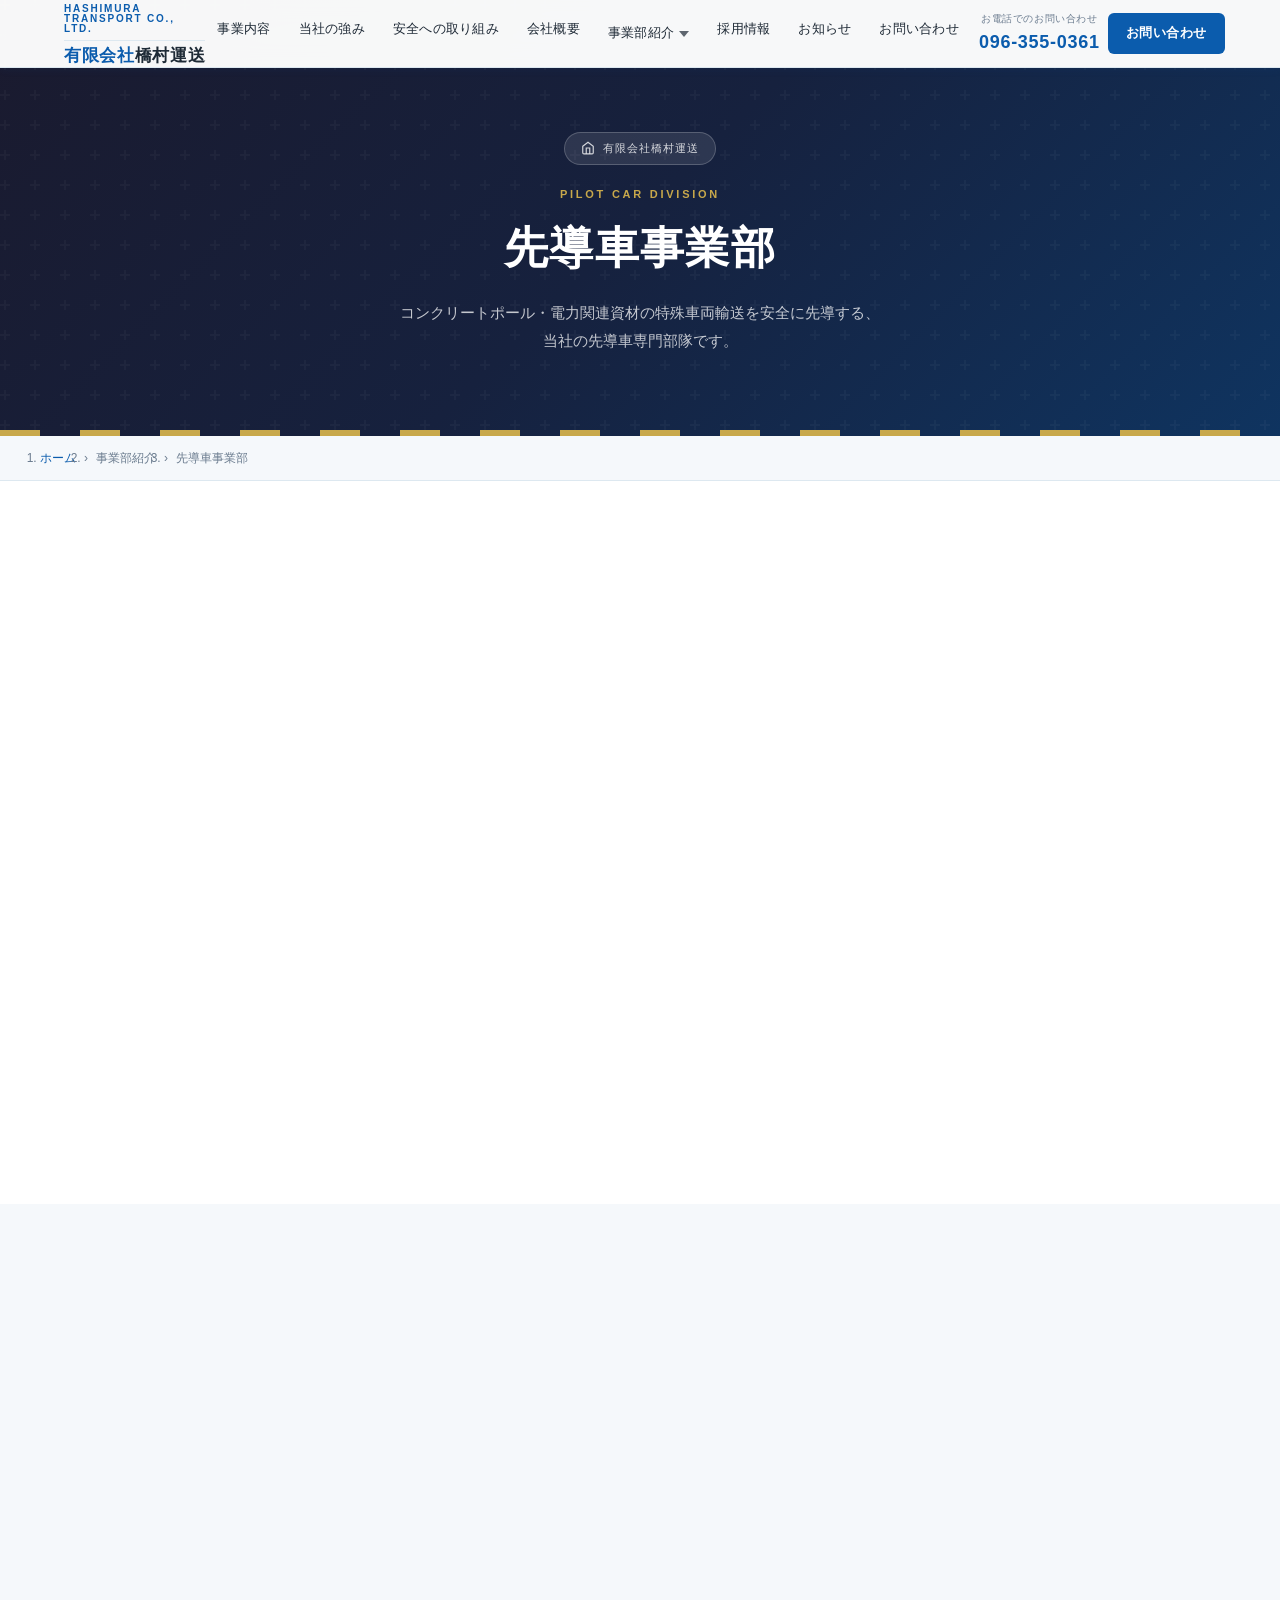
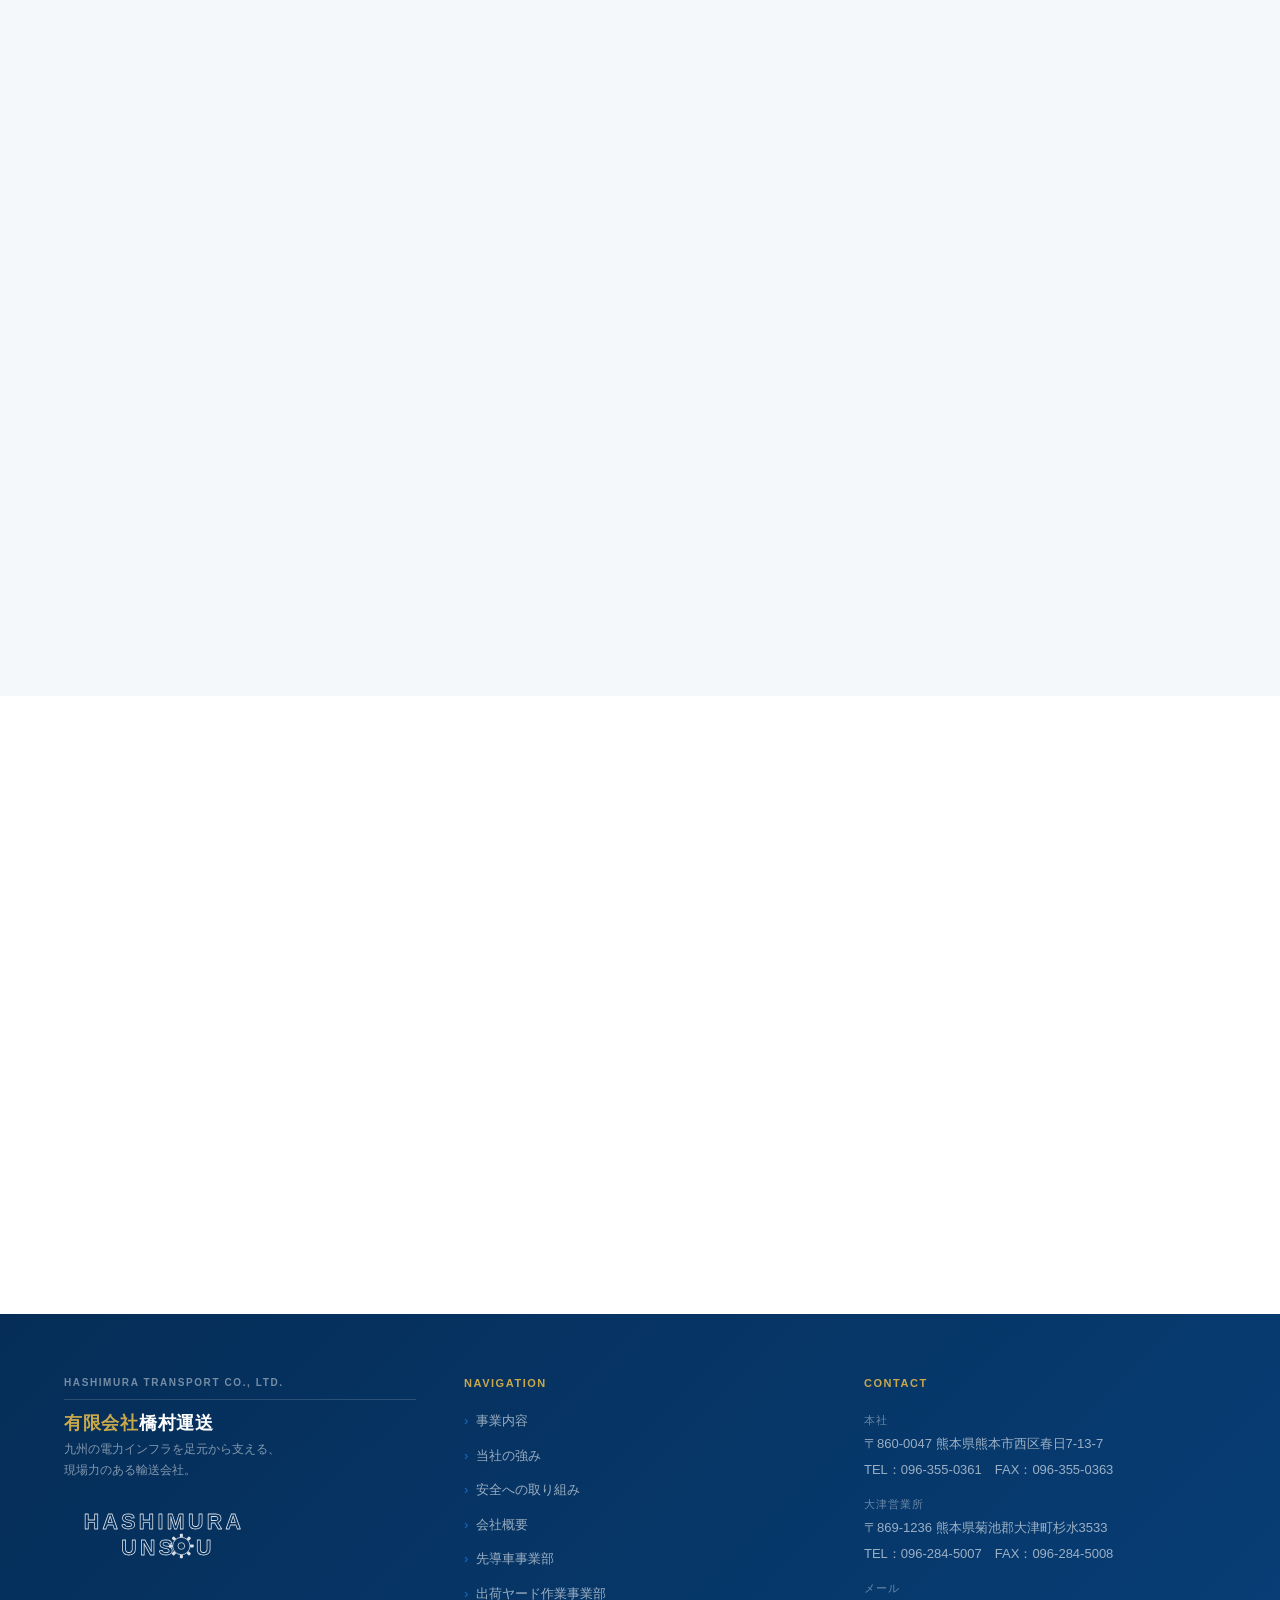
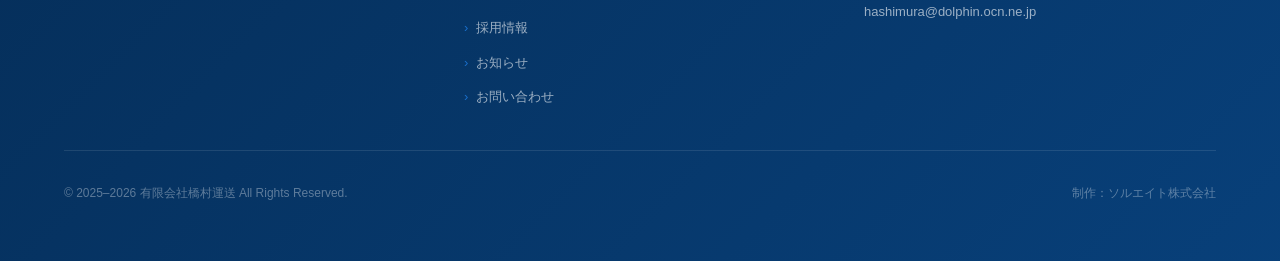
==== commit 9641b683: "グループ会社表記を橋村運送の事業部表記に統一 クライアント指示により、サイト上から旧グループ会社名を削除し、 有限会社橋村運送のサービス（事業部）として再構成した。  - 合同会社物流ハシムラ → 先" ====
--- a/fleet-hashimura.html
+++ b/fleet-hashimura.html
@@ -4,636 +4,39 @@
 <meta charset="UTF-8">
 <meta name="viewport" content="width=device-width, initial-scale=1.0">
 
-<!-- ファビコン・テーマカラー -->
+<!-- 旧URLの転送用ページ（グループ会社表記 → 事業部表記への変更に伴うもの）
+     GitHub Pagesでは301リダイレクトを設定できないため、meta refresh で転送する。
+     検索エンジンには canonical と noindex で新URLを正とすることを伝える。
+     十分に周知できた時点（目安：公開から1年）で削除してよい。 -->
+<meta name="robots" content="noindex, follow">
+<link rel="canonical" href="https://yamaguchig5167-afk.github.io/hashimura-transport/pilot-car.html">
+<meta http-equiv="refresh" content="0; url=pilot-car.html">
+<title>先導車事業部｜有限会社橋村運送</title>
+
+<link rel="icon" href="favicon.ico" sizes="any">
 <link rel="icon" type="image/svg+xml" href="images/favicon.svg">
-<link rel="apple-touch-icon" href="images/ogp.png">
 <meta name="theme-color" content="#0B5CAD">
 
-<!-- SEO -->
-<title>合同会社物流ハシムラ｜先導車サービス 熊本</title>
-<meta name="description" content="合同会社物流ハシムラは、コンクリートポール・電力関連資材の特殊車両先導車サービスを担う専門会社です。有限会社橋村運送グループ。熊本を拠点に九州全域対応。">
-<meta name="robots" content="index, follow">
-<link rel="canonical" href="https://yamaguchig5167-afk.github.io/hashimura-transport/fleet-hashimura.html">
-
-<!-- OGP -->
-<meta property="og:type"        content="website">
-<meta property="og:url"         content="https://yamaguchig5167-afk.github.io/hashimura-transport/fleet-hashimura.html">
-<meta property="og:title"       content="合同会社物流ハシムラ｜先導車サービス 熊本">
-<meta property="og:description" content="コンクリートポール・電力関連資材の特殊車両先導車サービスを担う専門会社。橋村運送グループ。">
-<meta property="og:image"       content="https://yamaguchig5167-afk.github.io/hashimura-transport/images/ogp.png">
-<meta property="og:locale"      content="ja_JP">
-<meta property="og:site_name"   content="有限会社橋村運送">
-
-<!-- フォント -->
-<link rel="preconnect" href="https://fonts.googleapis.com">
-<link rel="preconnect" href="https://fonts.gstatic.com" crossorigin>
-<link href="https://fonts.googleapis.com/css2?family=Noto+Sans+JP:wght@300;400;500;700;900&family=Noto+Serif+JP:wght@400;600;700&family=Oswald:wght@400;600;700&display=swap" rel="stylesheet">
-
-<!-- スタイルシート -->
-<link rel="stylesheet" href="css/style.css">
-
 <style>
-/* ===== fleet-hashimura.html 固有スタイル ===== */
-
-/* ページヒーロー */
-.page-hero {
-  background: linear-gradient(135deg, #1a1a2e 0%, #16213e 50%, #0f3460 100%);
-  padding: calc(var(--header-height) + 64px) 24px 80px;
-  text-align: center;
-  position: relative;
-  overflow: hidden;
-}
-.page-hero::before {
-  content: '';
-  position: absolute;
-  inset: 0;
-  background: url("data:image/svg+xml,%3Csvg width='60' height='60' viewBox='0 0 60 60' xmlns='http://www.w3.org/2000/svg'%3E%3Cg fill='none' fill-rule='evenodd'%3E%3Cg fill='%23ffffff' fill-opacity='0.03'%3E%3Cpath d='M36 34v-4h-2v4h-4v2h4v4h2v-4h4v-2h-4zm0-30V0h-2v4h-4v2h4v4h2V6h4V4h-4zM6 34v-4H4v4H0v2h4v4h2v-4h4v-2H6zM6 4V0H4v4H0v2h4v4h2V6h4V4H6z'/%3E%3C/g%3E%3C/g%3E%3C/svg%3E") repeat;
-  pointer-events: none;
-}
-/* 道路ラインの装飾 */
-.page-hero::after {
-  content: '';
-  position: absolute;
-  bottom: 0;
-  left: 0; right: 0;
-  height: 6px;
-  background: repeating-linear-gradient(
-    90deg,
-    var(--accent-gold) 0px, var(--accent-gold) 40px,
-    transparent 40px, transparent 80px
-  );
-}
-.page-hero__group-badge {
-  display: inline-flex;
-  align-items: center;
-  gap: 8px;
-  background: rgba(255,255,255,0.1);
-  border: 1px solid rgba(255,255,255,0.2);
-  border-radius: 100px;
-  padding: 6px 16px;
-  font-size: 11px;
-  color: rgba(255,255,255,0.8);
-  letter-spacing: 0.1em;
-  margin-bottom: 20px;
-}
-.page-hero__label {
-  font-family: var(--font-en);
-  font-size: 11px;
-  font-weight: 600;
-  letter-spacing: 0.25em;
-  color: var(--accent-gold);
-  text-transform: uppercase;
-  display: block;
-  margin-bottom: 16px;
-}
-.page-hero__title {
-  font-family: var(--font-jp-serif);
-  font-size: clamp(26px, 5vw, 44px);
-  font-weight: 700;
-  color: var(--white);
-  line-height: 1.35;
-  letter-spacing: 0.03em;
-  margin-bottom: 20px;
-}
-.page-hero__desc {
-  font-size: 15px;
-  color: rgba(255,255,255,0.75);
-  line-height: 1.9;
-  max-width: 600px;
-  margin: 0 auto;
-}
-
-/* パンくずリスト */
-.breadcrumb {
-  background: var(--bg-light);
-  padding: 12px 24px;
-  border-bottom: 1px solid var(--border-light);
-}
-.breadcrumb__list {
-  max-width: var(--max-width);
-  margin: 0 auto;
-  display: flex;
-  align-items: center;
-  gap: 8px;
-  font-size: 12px;
-  color: var(--slate-mid);
-}
-.breadcrumb__list li + li::before { content: '›'; margin-right: 8px; }
-.breadcrumb__list a { color: var(--blue-primary); text-decoration: none; }
-.breadcrumb__list a:hover { text-decoration: underline; }
-
-/* サービスカード（先導車） */
-.service-feature {
-  max-width: 800px;
-  margin-bottom: 80px;
-  padding-bottom: 80px;
-  border-bottom: 1px solid var(--border-light);
-}
-.service-feature:last-child { border-bottom: none; margin-bottom: 0; padding-bottom: 0; }
-.service-feature__num {
-  font-family: var(--font-en);
-  font-size: 11px;
-  font-weight: 700;
-  color: var(--blue-primary);
-  letter-spacing: 0.15em;
-  display: flex;
-  align-items: center;
-  gap: 10px;
-  margin-bottom: 12px;
-}
-.service-feature__num::after {
-  content: '';
-  flex: 1;
-  height: 1px;
-  background: var(--border-light);
-  max-width: 40px;
-}
-.service-feature__name {
-  font-family: var(--font-jp-serif);
-  font-size: clamp(20px, 2.5vw, 26px);
-  font-weight: 700;
-  color: var(--slate-dark);
-  line-height: 1.4;
-  margin-bottom: 16px;
-}
-.service-feature__desc {
-  font-size: 15px;
-  color: var(--text-body);
-  line-height: 1.9;
-  margin-bottom: 20px;
-}
-.service-feature__points {
-  display: flex;
-  flex-direction: column;
-  gap: 10px;
-}
-.service-point {
-  display: flex;
-  align-items: flex-start;
-  gap: 10px;
-  font-size: 14px;
-  color: var(--text-body);
-  line-height: 1.6;
-}
-.service-point::before {
-  content: '';
-  width: 6px; height: 6px;
-  background: var(--accent-gold);
-  border-radius: 50%;
-  flex-shrink: 0;
-  margin-top: 7px;
-}
-
-/* 会社概要テーブル */
-.company-info-card {
-  background: var(--white);
-  border: 1.5px solid var(--border-light);
-  border-radius: 20px;
-  overflow: hidden;
-  box-shadow: var(--shadow-sm);
-}
-.company-info-card__header {
-  background: linear-gradient(135deg, #1a1a2e, #0f3460);
-  padding: 28px 36px;
-  border-bottom: 3px solid var(--accent-gold);
-}
-.company-info-card__name {
-  font-family: var(--font-jp-serif);
-  font-size: 22px;
-  font-weight: 700;
-  color: var(--white);
-  margin-bottom: 4px;
-}
-.company-info-card__en {
-  font-family: var(--font-en);
-  font-size: 12px;
-  letter-spacing: 0.12em;
-  color: rgba(255,255,255,0.6);
-}
-.company-info-card__body {
-  padding: 32px 36px;
-}
-.info-table {
-  width: 100%;
-  border-collapse: collapse;
-}
-.info-table tr { border-bottom: 1px solid var(--border-light); }
-.info-table tr:last-child { border-bottom: none; }
-.info-table th {
-  padding: 14px 0;
-  font-size: 12px;
-  font-weight: 700;
-  color: var(--blue-primary);
-  width: 110px;
-  vertical-align: top;
-  padding-right: 20px;
-  letter-spacing: 0.04em;
-}
-.info-table td {
-  padding: 14px 0;
-  font-size: 14px;
-  color: var(--text-body);
-  line-height: 1.7;
-}
-
-/* グループリンクバナー */
-.group-banner {
-  background: var(--bg-light);
-  border: 1.5px solid var(--border-light);
-  border-radius: 16px;
-  padding: 28px 32px;
-  display: flex;
-  align-items: center;
-  gap: 20px;
-  margin-top: 40px;
-  transition: var(--transition);
-}
-.group-banner:hover {
-  border-color: var(--blue-primary);
-  box-shadow: var(--shadow-sm);
-}
-.group-banner__icon {
-  width: 48px; height: 48px;
-  background: var(--blue-light);
-  border-radius: 12px;
-  display: flex;
-  align-items: center;
-  justify-content: center;
-  flex-shrink: 0;
-}
-.group-banner__icon svg { width: 24px; height: 24px; stroke: var(--blue-primary); fill: none; }
-.group-banner__label { font-size: 11px; color: var(--slate-mid); margin-bottom: 2px; }
-.group-banner__name { font-size: 15px; font-weight: 700; color: var(--slate-dark); }
-.group-banner__arrow { margin-left: auto; color: var(--blue-primary); }
-
-/* CTA */
-.page-cta {
-  background: linear-gradient(135deg, #1a1a2e, #0f3460);
-  border-radius: 20px;
-  padding: 56px 48px;
-  text-align: center;
-  margin-top: 64px;
-  position: relative;
-  overflow: hidden;
-}
-.page-cta::before {
-  content: ''; position: absolute; top: -60px; right: -60px;
-  width: 220px; height: 220px;
-  background: rgba(255,255,255,0.03); border-radius: 50%;
-}
-.page-cta__title {
-  font-family: var(--font-jp-serif);
-  font-size: clamp(20px, 3vw, 28px);
-  font-weight: 700;
-  color: var(--white);
-  margin-bottom: 12px;
-}
-.page-cta__desc {
-  font-size: 15px;
-  color: rgba(255,255,255,0.8);
-  line-height: 1.85;
-  margin-bottom: 32px;
-}
-.page-cta__btns { display: flex; gap: 16px; justify-content: center; flex-wrap: wrap; }
-
-/* レスポンシブ */
-@media (max-width: 900px) {
-  .service-feature { grid-template-columns: 1fr; gap: 32px; }
-  .service-feature:nth-child(even) { direction: ltr; }
-  .company-info-card__body { padding: 24px; }
-  .page-cta { padding: 40px 28px; }
-}
-@media (max-width: 600px) {
-  .page-cta__btns { flex-direction: column; align-items: center; }
-  .group-banner { flex-direction: column; align-items: flex-start; gap: 12px; }
-  .group-banner__arrow { display: none; }
-}
+  body {
+    margin: 0;
+    min-height: 100vh;
+    display: grid;
+    place-items: center;
+    padding: 24px;
+    background: linear-gradient(135deg, #052D57 0%, #0B5CAD 100%);
+    color: #fff;
+    font-family: 'Noto Sans JP', 'Hiragino Sans', 'Yu Gothic', sans-serif;
+    text-align: center;
+    line-height: 1.9;
+  }
+  a { color: #C8A84B; font-weight: 700; }
 </style>
 </head>
 <body>
-
-<!-- ===== ヘッダー（共通） ===== -->
-<header class="site-header" role="banner">
-  <div class="site-header__inner">
-    <a href="index.html" class="logo" aria-label="有限会社橋村運送 トップへ">
-      <span class="logo__en">Hashimura Transport Co., Ltd.</span>
-      <span class="logo__jp"><span>有限会社</span>橋村運送</span>
-    </a>
-    <nav class="header-nav" aria-label="メインナビゲーション">
-      <ul class="nav__links">
-        <li><a href="services.html">事業内容</a></li>
-        <li><a href="index.html#strengths">当社の強み</a></li>
-        <li><a href="index.html#safety">安全への取り組み</a></li>
-        <li><a href="index.html#company">会社概要</a></li>
-        <li class="has-dropdown">
-          <a href="index.html#group" class="dropdown-trigger" aria-haspopup="true" aria-current="page">グループ事業
-            <svg width="10" height="10" viewBox="0 0 10 6" fill="currentColor" aria-hidden="true"><path d="M0 0l5 6 5-6z"/></svg>
-          </a>
-          <ul class="nav__dropdown" role="menu">
-            <li role="menuitem"><a href="fleet-hashimura.html" aria-current="page">合同会社物流ハシムラ</a></li>
-            <li role="menuitem"><a href="kasuga-logistics.html">有限会社春日物流</a></li>
-          </ul>
-        </li>
-        <li><a href="recruit.html">採用情報</a></li>
-        <li><a href="news.html">お知らせ</a></li>
-        <li><a href="index.html#contact">お問い合わせ</a></li>
-      </ul>
-      <div class="header-tel">
-        <small>お電話でのお問い合わせ</small>
-        <a href="tel:0963550361" aria-label="電話番号 096-355-0361">096-355-0361</a>
-      </div>
-      <a href="index.html#contact" class="btn-contact-header">お問い合わせ</a>
-    </nav>
-    <button class="hamburger" aria-label="メニューを開く" aria-expanded="false">
-      <span class="hamburger__line"></span>
-      <span class="hamburger__line"></span>
-      <span class="hamburger__line"></span>
-    </button>
+  <div>
+    <p>このページは<strong>「先導車事業部」</strong>に移動しました。</p>
+    <p>自動的に移動します。切り替わらない場合は<a href="pilot-car.html">こちらをクリック</a>してください。</p>
   </div>
-</header>
-
-<!-- モバイルドロワー -->
-<nav class="nav-drawer" aria-label="モバイルメニュー">
-  <ul class="nav-drawer__links">
-    <li><a href="services.html">事業内容</a></li>
-    <li><a href="index.html#strengths">当社の強み</a></li>
-    <li><a href="index.html#safety">安全への取り組み</a></li>
-    <li><a href="index.html#company">会社概要</a></li>
-    <li class="nav-drawer__group-label">グループ事業</li>
-    <li class="nav-drawer__sub"><a href="fleet-hashimura.html">合同会社物流ハシムラ</a></li>
-    <li class="nav-drawer__sub"><a href="kasuga-logistics.html">有限会社春日物流</a></li>
-    <li><a href="recruit.html">採用情報</a></li>
-    <li><a href="news.html">お知らせ</a></li>
-    <li><a href="index.html#contact">お問い合わせ</a></li>
-  </ul>
-  <div class="nav-drawer__tel">
-    <a href="tel:0963550361">📞 096-355-0361</a>
-  </div>
-</nav>
-
-<!-- モバイル固定電話バー -->
-<div class="mobile-tel-bar" role="complementary" aria-label="電話でのお問い合わせ">
-  <a href="tel:0963550361" aria-label="本社に電話する 096-355-0361">
-    📞 096-355-0361（本社）
-  </a>
-</div>
-
-<!-- ===== ページヒーロー ===== -->
-<div class="page-hero">
-  <div class="page-hero__group-badge">
-    <svg width="14" height="14" viewBox="0 0 24 24" fill="none" stroke="currentColor" stroke-width="2" aria-hidden="true"><path d="M3 9l9-7 9 7v11a2 2 0 0 1-2 2H5a2 2 0 0 1-2-2z"/><polyline points="9 22 9 12 15 12 15 22"/></svg>
-    橋村運送グループ
-  </div>
-  <span class="page-hero__label">Logistics Hashimura</span>
-  <h1 class="page-hero__title">合同会社 物流ハシムラ</h1>
-  <p class="page-hero__desc">
-    コンクリートポール・電力関連資材の特殊車両輸送を安全に先導する、<br>橋村運送グループの先導車専門部隊。
-  </p>
-</div>
-
-<!-- パンくずリスト -->
-<nav class="breadcrumb" aria-label="パンくずリスト">
-  <ol class="breadcrumb__list">
-    <li><a href="index.html">ホーム</a></li>
-    <li>グループ事業</li>
-    <li aria-current="page">合同会社物流ハシムラ</li>
-  </ol>
-</nav>
-
-<!-- ===== サービス詳細 ===== -->
-<section class="section" aria-labelledby="services-title">
-  <div class="container">
-    <div class="fade-in">
-      <p class="section__label">Our Services</p>
-      <h2 id="services-title" class="section__title">先導車サービスのスペシャリスト</h2>
-      <p class="section__desc">
-        大型・特殊車両の安全な運行に不可欠な先導車サービスを専門に担います。<br>
-        熟練ドライバーと豊富な現場経験で、確実な先導を提供します。
-      </p>
-    </div>
-
-    <!-- 先導車サービス -->
-    <div class="service-feature fade-in">
-      <div class="service-feature__body">
-        <p class="service-feature__num">SERVICE 01</p>
-        <h3 class="service-feature__name">先導車サービス<br>（コンクリートポール・特殊車両）</h3>
-        <p class="service-feature__desc">
-          コンクリートポールや電力関連の長尺・大型資材を積載したトレーラーの前を走り、安全を確保する先導車サービスを提供します。道路交通法に基づく適切な手続きと、熟練ドライバーによる安心の先導で、現場までの安全な運行を実現します。
-        </p>
-        <ul class="service-feature__points">
-          <li class="service-point">コンクリートポール・長尺物の先導に対応</li>
-          <li class="service-point">道路交通法・特殊車両通行に関する手続き支援</li>
-          <li class="service-point">熊本県警・各道路管理者への届出対応</li>
-          <li class="service-point">夜間・早朝の運行にも対応可</li>
-          <li class="service-point">橋村運送のトレーラーとの一体運行で安全確保</li>
-        </ul>
-      </div>
-    </div>
-  </div>
-</section>
-
-<!-- ===== 会社概要 ===== -->
-<section class="section section--light" aria-labelledby="company-title">
-  <div class="container">
-    <div class="fade-in">
-      <p class="section__label">Company Profile</p>
-      <h2 id="company-title" class="section__title">会社概要</h2>
-    </div>
-    <div style="max-width:720px; margin:48px auto 0;">
-      <div class="company-info-card fade-in">
-        <div class="company-info-card__header">
-          <p class="company-info-card__name">合同会社 物流ハシムラ</p>
-          <p class="company-info-card__en">LOGISTICS HASHIMURA LLC</p>
-        </div>
-        <div class="company-info-card__body">
-          <table class="info-table">
-            <tbody>
-              <tr>
-                <th>会社名</th>
-                <td>合同会社 物流ハシムラ</td>
-              </tr>
-              <tr>
-                <th>事業内容</th>
-                <td>先導車サービス、特殊車両通行許可申請支援</td>
-              </tr>
-              <tr>
-                <th>所在地</th>
-                <td>熊本県熊本市西区春日（橋村運送グループ内）</td>
-              </tr>
-              <tr>
-                <th>対応エリア</th>
-                <td>熊本県を中心に九州全域</td>
-              </tr>
-              <tr>
-                <th>お問い合わせ</th>
-                <td>
-                  <a href="tel:0963550361" style="color:var(--blue-primary);font-weight:700;">096-355-0361</a>
-                  （有限会社橋村運送 本社受付）
-                </td>
-              </tr>
-              <tr>
-                <th>関連会社</th>
-                <td>有限会社橋村運送（橋村運送グループ）</td>
-              </tr>
-            </tbody>
-          </table>
-        </div>
-      </div>
-
-      <!-- 関連会社リンク -->
-      <a href="kasuga-logistics.html" class="group-banner fade-in" style="text-decoration:none;">
-        <div class="group-banner__icon">
-          <svg viewBox="0 0 24 24" aria-hidden="true">
-            <rect x="3" y="3" width="18" height="18" rx="2"/>
-            <path d="M3 9h18M9 21V9"/>
-          </svg>
-        </div>
-        <div>
-          <p class="group-banner__label">グループ関連事業</p>
-          <p class="group-banner__name">有限会社春日物流 — コンクリートポール出荷ヤード作業</p>
-        </div>
-        <span class="group-banner__arrow" aria-hidden="true">
-          <svg width="20" height="20" viewBox="0 0 24 24" fill="none" stroke="currentColor" stroke-width="2"><path d="M9 18l6-6-6-6"/></svg>
-        </span>
-      </a>
-      <a href="index.html" class="group-banner fade-in" style="text-decoration:none; margin-top:16px;">
-        <div class="group-banner__icon">
-          <svg viewBox="0 0 24 24" aria-hidden="true">
-            <path d="M3 9l9-7 9 7v11a2 2 0 0 1-2 2H5a2 2 0 0 1-2-2z"/>
-            <polyline points="9 22 9 12 15 12 15 22"/>
-          </svg>
-        </div>
-        <div>
-          <p class="group-banner__label">グループ親会社</p>
-          <p class="group-banner__name">有限会社橋村運送 — 電力関連資材・建設資材輸送</p>
-        </div>
-        <span class="group-banner__arrow" aria-hidden="true">
-          <svg width="20" height="20" viewBox="0 0 24 24" fill="none" stroke="currentColor" stroke-width="2"><path d="M9 18l6-6-6-6"/></svg>
-        </span>
-      </a>
-    </div>
-  </div>
-</section>
-
-<!-- ===== CTA ===== -->
-<section class="section" aria-label="お問い合わせへの誘導">
-  <div class="container">
-    <div class="page-cta fade-in">
-      <h2 class="page-cta__title">先導車サービスのご相談は<br>お気軽にどうぞ</h2>
-      <p class="page-cta__desc">
-        コンクリートポール・電力関連資材の先導車サービスに関するご依頼・お見積りは<br>
-        有限会社橋村運送（代表窓口）までお問い合わせください。
-      </p>
-      <div class="page-cta__btns">
-        <a href="tel:0963550361" class="btn btn--primary">
-          <svg width="18" height="18" viewBox="0 0 24 24" fill="none" stroke="currentColor" stroke-width="2.5" aria-hidden="true"><path d="M22 16.92v3a2 2 0 0 1-2.18 2 19.79 19.79 0 0 1-8.63-3.07A19.5 19.5 0 0 1 4.69 13.5 19.79 19.79 0 0 1 1.61 4.87 2 2 0 0 1 3.59 2.69h3a2 2 0 0 1 2 1.72c.127.96.361 1.903.7 2.81a2 2 0 0 1-.45 2.11L7.91 10a16 16 0 0 0 6 6l.92-.92a2 2 0 0 1 2.11-.45c.907.339 1.85.573 2.81.7A2 2 0 0 1 21.73 17.5z"/></svg>
-          096-355-0361（本社）
-        </a>
-        <a href="index.html#contact" class="btn btn--outline">
-          <svg width="18" height="18" viewBox="0 0 24 24" fill="none" stroke="currentColor" stroke-width="2.5" aria-hidden="true"><path d="M21 15a2 2 0 0 1-2 2H7l-4 4V5a2 2 0 0 1 2-2h14a2 2 0 0 1 2 2z"/></svg>
-          メールでお問い合わせ
-        </a>
-      </div>
-    </div>
-  </div>
-</section>
-
-<!-- ===== フッター（共通） ===== -->
-<footer class="site-footer" role="contentinfo">
-  <div class="container">
-    <div class="footer__top">
-      <div class="footer__brand">
-        <div class="logo__en">Hashimura Transport Co., Ltd.</div>
-        <div class="logo__jp"><span>有限会社</span>橋村運送</div>
-        <p class="footer__tagline">
-          九州の電力インフラを足元から支える、<br>現場力のある輸送会社。
-        </p>
-        <!-- HASHIMURA UNSOU ブランドロゴ（インラインSVG） -->
-        <div class="footer__brand-logo" aria-label="HASHIMURA UNSOU ブランドロゴ">
-          <svg class="hu-logo" viewBox="0 0 300 108" xmlns="http://www.w3.org/2000/svg" aria-hidden="true">
-            <!-- ===== ライン1: HASHIMURA ===== -->
-            <text x="150" y="40"
-                  font-family="'Oswald', Impact, sans-serif"
-                  font-size="32" font-weight="600"
-                  fill="none" stroke="currentColor" stroke-width="1.2"
-                  stroke-linejoin="round"
-                  text-anchor="middle" letter-spacing="5">HASHIMURA</text>
-
-            <!-- ===== ライン2: UNS ===== -->
-            <text x="86" y="80"
-                  font-family="'Oswald', Impact, sans-serif"
-                  font-size="32" font-weight="600"
-                  fill="none" stroke="currentColor" stroke-width="1.2"
-                  stroke-linejoin="round"
-                  text-anchor="start" letter-spacing="5">UNS</text>
-
-            <!-- ===== ギアアイコン（O替わり） ===== -->
-            <!-- ギア中心: x≈176, y≈67 -->
-            <g transform="translate(176, 66)">
-              <!-- 外輪 -->
-              <circle r="13" fill="none" stroke="currentColor" stroke-width="1.2"/>
-              <!-- 内ハブ -->
-              <circle r="5" fill="none" stroke="currentColor" stroke-width="1.2"/>
-              <!-- 8本の歯（4方向＋45度） -->
-              <rect x="-2.2" y="-18.5" width="4.5" height="5.5" rx="1.2" fill="currentColor"/>
-              <rect x="-2.2" y="13"    width="4.5" height="5.5" rx="1.2" fill="currentColor"/>
-              <rect x="-18.5" y="-2.2" width="5.5" height="4.5" rx="1.2" fill="currentColor"/>
-              <rect x="13"    y="-2.2" width="5.5" height="4.5" rx="1.2" fill="currentColor"/>
-              <!-- 対角の歯（rotate） -->
-              <rect transform="rotate(45)"   x="-2.2" y="-18.5" width="4.5" height="5.5" rx="1.2" fill="currentColor"/>
-              <rect transform="rotate(135)"  x="-2.2" y="-18.5" width="4.5" height="5.5" rx="1.2" fill="currentColor"/>
-              <rect transform="rotate(-45)"  x="-2.2" y="-18.5" width="4.5" height="5.5" rx="1.2" fill="currentColor"/>
-              <rect transform="rotate(-135)" x="-2.2" y="-18.5" width="4.5" height="5.5" rx="1.2" fill="currentColor"/>
-            </g>
-
-            <!-- ===== ライン2: U（ギアの後） ===== -->
-            <text x="198" y="80"
-                  font-family="'Oswald', Impact, sans-serif"
-                  font-size="32" font-weight="600"
-                  fill="none" stroke="currentColor" stroke-width="1.2"
-                  stroke-linejoin="round"
-                  text-anchor="start" letter-spacing="5">U</text>
-
-          </svg>
-        </div>
-      </div>
-      <div>
-        <p class="footer__nav-title">Navigation</p>
-        <ul class="footer__nav-links">
-          <li><a href="services.html">事業内容</a></li>
-          <li><a href="index.html#strengths">当社の強み</a></li>
-          <li><a href="index.html#safety">安全への取り組み</a></li>
-          <li><a href="index.html#company">会社概要</a></li>
-          <li><a href="fleet-hashimura.html">合同会社物流ハシムラ</a></li>
-          <li><a href="kasuga-logistics.html">有限会社春日物流</a></li>
-          <li><a href="recruit.html">採用情報</a></li>
-          <li><a href="news.html">お知らせ</a></li>
-          <li><a href="index.html#contact">お問い合わせ</a></li>
-        </ul>
-      </div>
-      <div>
-        <p class="footer__nav-title">Contact</p>
-        <div class="footer__contact-item">
-          <span class="footer__contact-label">本社</span>
-          〒860-0047 熊本県熊本市西区春日7-13-7<br>
-          TEL：<a href="tel:0963550361">096-355-0361</a>　FAX：096-355-0363
-          <span class="footer__contact-label">大津営業所</span>
-          〒869-1236 熊本県菊池郡大津町杉水3533<br>
-          TEL：<a href="tel:0962845007">096-284-5007</a>　FAX：096-284-5008
-          <span class="footer__contact-label">メール</span>
-          <a href="mailto:hashimura@dolphin.ocn.ne.jp">hashimura@dolphin.ocn.ne.jp</a>
-        </div>
-      </div>
-    </div>
-    <div class="footer__bottom">
-      <p>© 2025–2026 有限会社橋村運送 All Rights Reserved.</p>
-      <p>制作：ソルエイト株式会社</p>
-    </div>
-  </div>
-</footer>
-
-<!-- JavaScript -->
-<script src="js/main.js"></script>
-
 </body>
 </html>
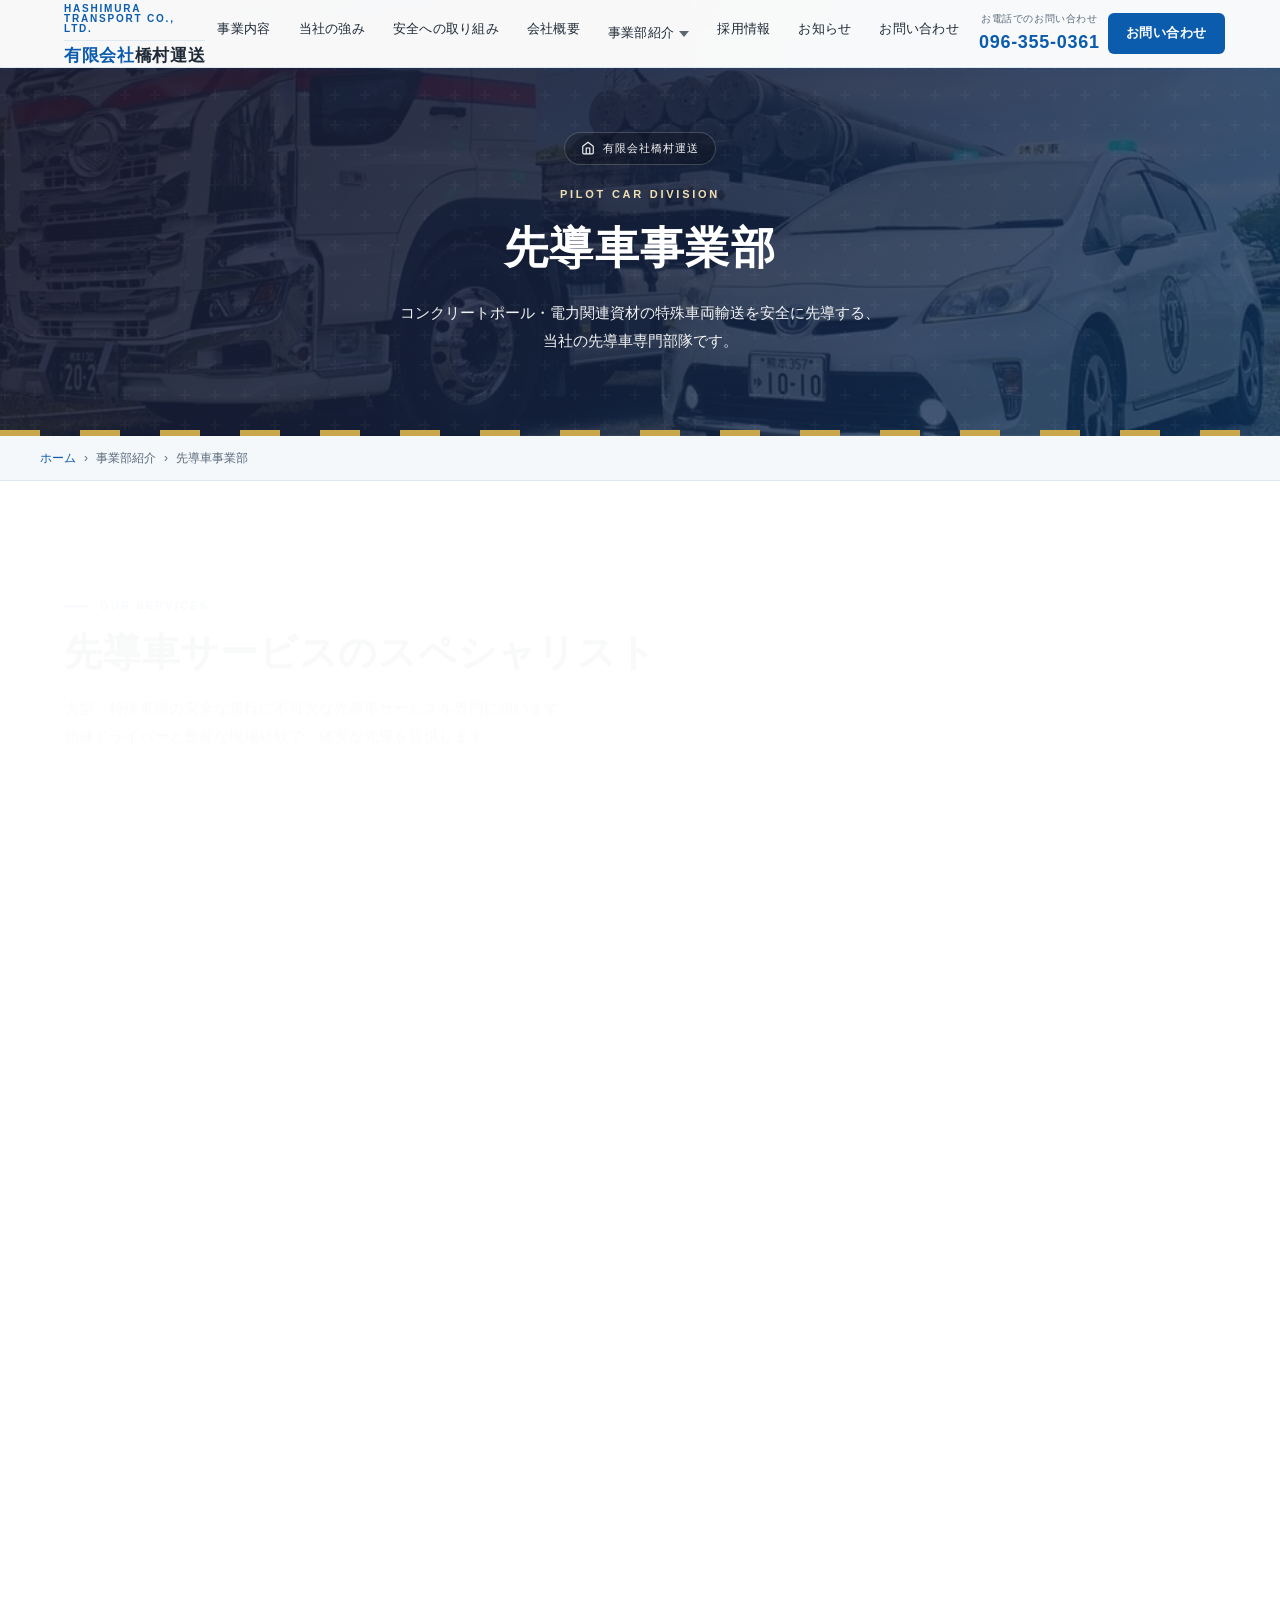
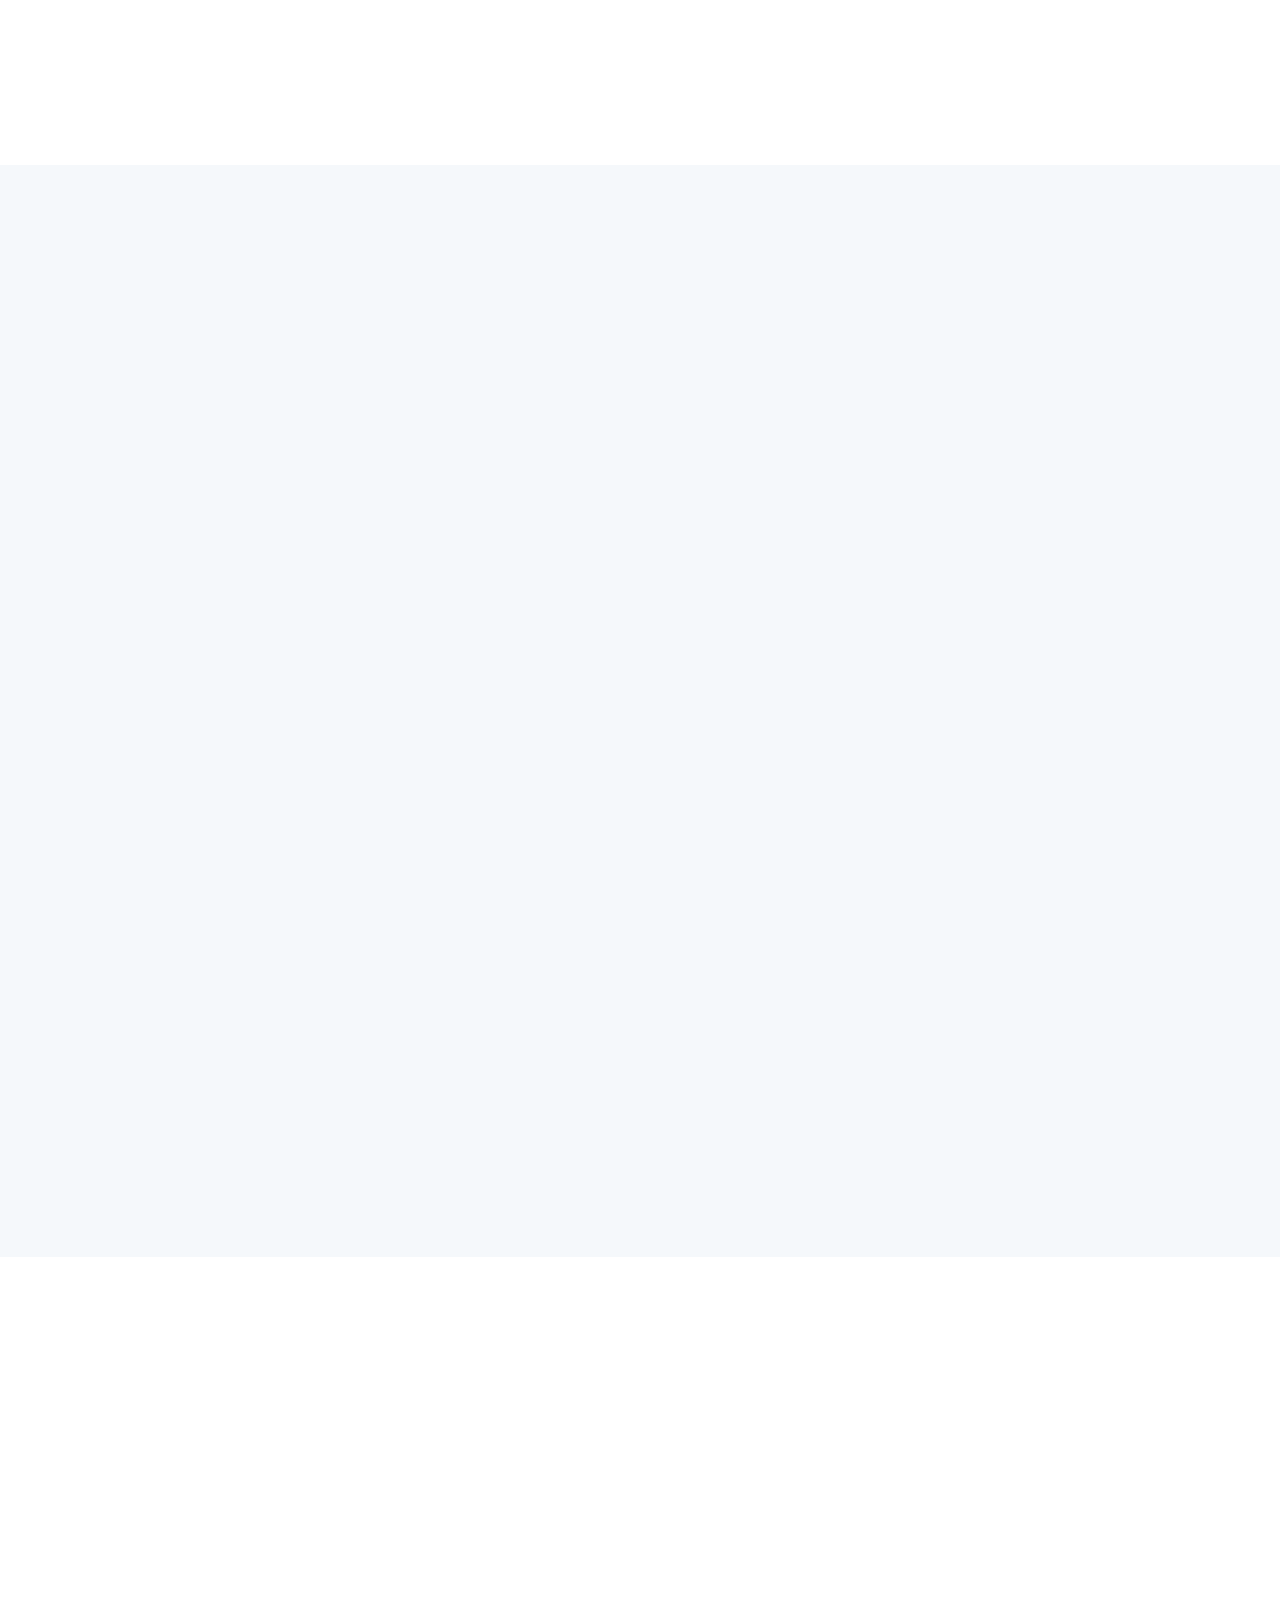
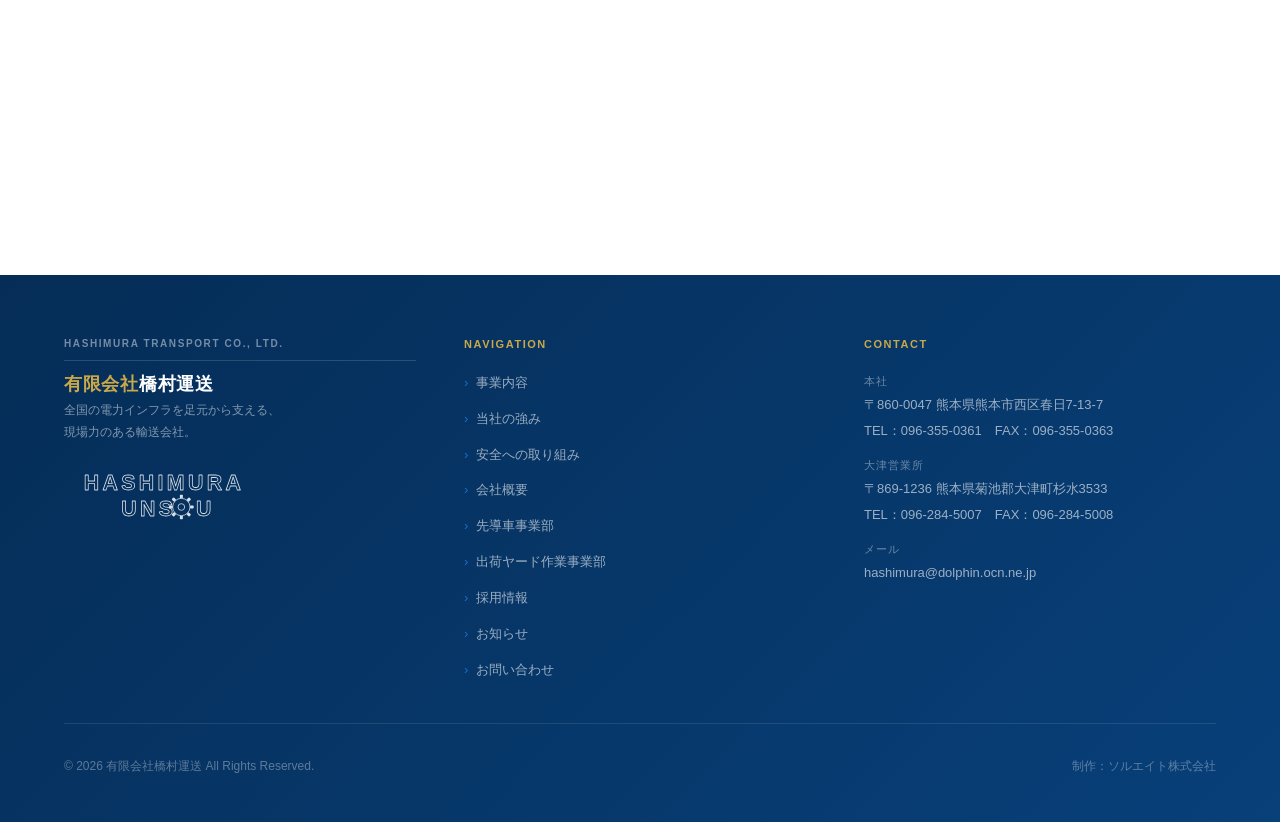
==== commit bc6f0c13: "独自ドメイン hashimura-unso.com へ切り替え Vercelで取得（$11.25/年・自動更新・有効期限2027-10-03）。 ホスティングはGitHub Pagesのままで、Ver" ====
--- a/fleet-hashimura.html
+++ b/fleet-hashimura.html
@@ -9,7 +9,7 @@
      検索エンジンには canonical と noindex で新URLを正とすることを伝える。
      十分に周知できた時点（目安：公開から1年）で削除してよい。 -->
 <meta name="robots" content="noindex, follow">
-<link rel="canonical" href="https://yamaguchig5167-afk.github.io/hashimura-transport/pilot-car.html">
+<link rel="canonical" href="https://hashimura-unso.com/pilot-car.html">
 <meta http-equiv="refresh" content="0; url=pilot-car.html">
 <title>先導車事業部｜有限会社橋村運送</title>
 
